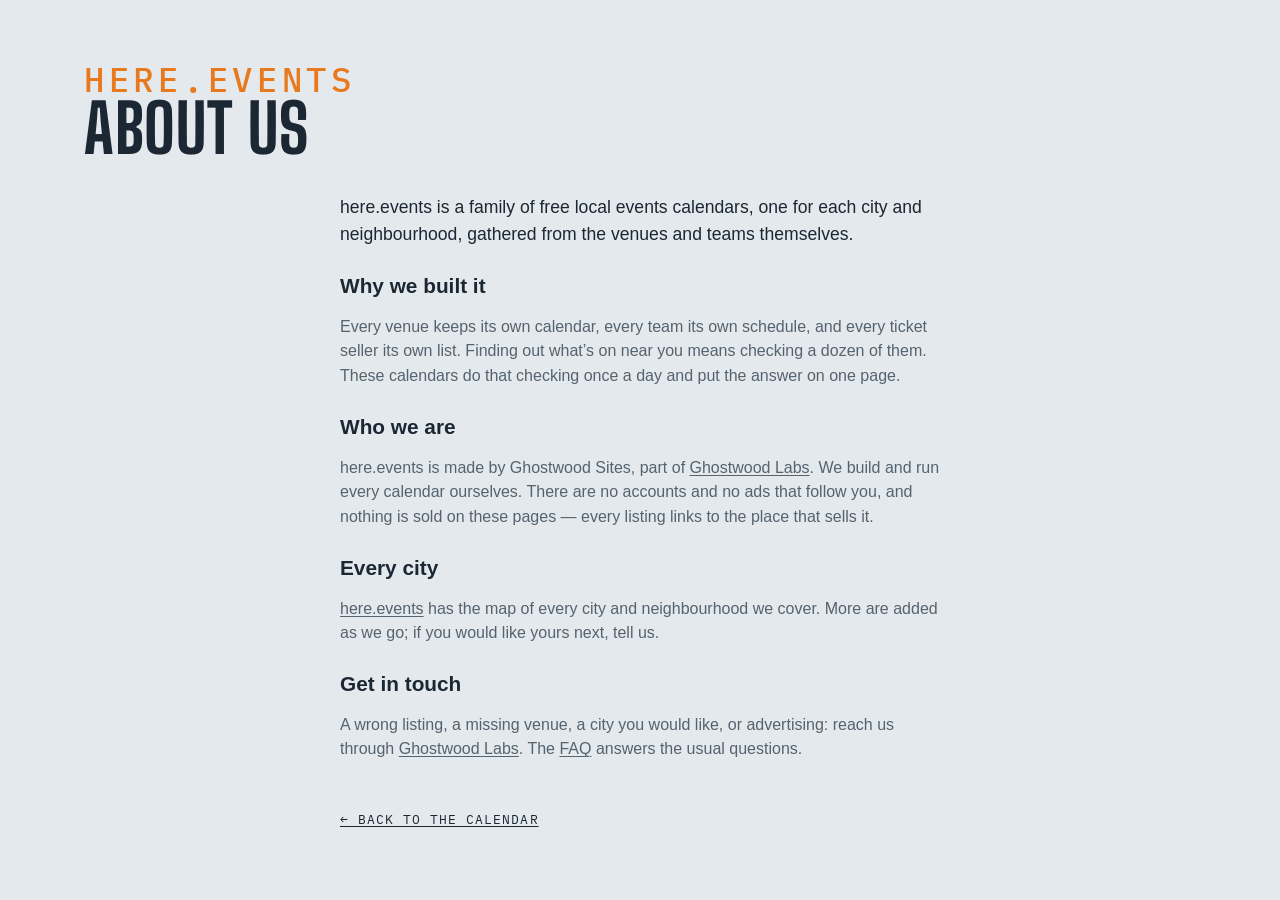
==== site/about.html @ 9022ccb3 "Sources and About Us as their own pages, FAQ the same on every site, More Cities centred Co-Authored" ====
<!DOCTYPE html>
<html lang="en">
<head>
<meta charset="utf-8">
<meta name="viewport" content="width=device-width, initial-scale=1, viewport-fit=cover">
<meta name="theme-color" media="(prefers-color-scheme: light)" content="#edf1f4">
<meta name="theme-color" media="(prefers-color-scheme: dark)" content="#141a20">
<script>
  try {
    var t = localStorage.getItem('lqa-theme');
    var PHONE = '(max-width: 640px), (pointer: coarse) and (max-height: 500px)';
    if ((t === 'light' || t === 'dark') && !matchMedia(PHONE).matches) document.documentElement.dataset.theme = t;
  } catch (e) { /* no storage — system it is */ }
</script>
<title>About Us — here.events</title>
<meta name="description" content="About here.events: free local events calendars for each city and neighbourhood, gathered from the venues and teams themselves.">
<link rel="icon" href="favicon.svg" type="image/svg+xml">
<link rel="preconnect" href="https://fonts.googleapis.com">
<link rel="preconnect" href="https://fonts.gstatic.com" crossorigin>
<link href="https://fonts.googleapis.com/css2?family=Big+Shoulders:opsz,wght@10..72,500;10..72,700&family=IBM+Plex+Mono:wght@400;500&display=swap" rel="stylesheet">
<link rel="stylesheet" href="styles.css?v=__V__">
<script src="city.js?v=__V__"></script>
</head>
<body>

<!-- the Ghostwood Labs mark, drawn once; the masthead and the footer <use> it -->
<svg width="0" height="0" style="position:absolute" aria-hidden="true">
  <symbol id="gw-mark" viewBox="0 0 576 576">
    <g fill="none" stroke="currentColor" stroke-width="24" stroke-linecap="round" stroke-linejoin="round">
      <path d="M300.19 51.03A26 26 0 0 1 275.81 51.03L235.63 29.71A26 26 0 0 0 210.57 30.08L103.63 91.02A26 26 0 0 0 90.5 113.61L90.5 161.4A26 26 0 0 1 77.38 183.98L39.62 205.52A26 26 0 0 0 26.5 228.1L26.5 347.9A26 26 0 0 0 39.62 370.48L77.38 392.02A26 26 0 0 1 90.5 414.6L90.5 462.39A26 26 0 0 0 103.63 484.98L210.57 545.92A26 26 0 0 0 235.63 546.29L275.81 524.97A26 26 0 0 1 300.19 524.97L340.37 546.29A26 26 0 0 0 365.43 545.92L472.37 484.98A26 26 0 0 0 485.5 462.39L485.5 414.6A26 26 0 0 1 498.62 392.02L536.38 370.48A26 26 0 0 0 549.5 347.9L549.5 228.1A26 26 0 0 0 536.38 205.52L498.62 183.98A26 26 0 0 1 485.5 161.4L485.5 113.61A26 26 0 0 0 472.37 91.02L365.43 30.08A26 26 0 0 0 340.37 29.71L300.19 51.03Z"/>
      <path d="M288 57.5L288 177.5"/>
      <path d="M288 518.5L288 403.5"/>
      <path d="M90.5 176.5L144.63 204.58A26 26 0 0 0 169.19 204.26L209.58 181.92A26 26 0 0 0 223 159.17L223 101.5L158.5 137.5"/>
      <path d="M485.5 176.5L431.37 204.58A26 26 0 0 1 406.81 204.26L366.42 181.92A26 26 0 0 1 353 159.17L353 101.5L417.5 137.5"/>
      <path d="M157 211L157 287.5"/>
      <path d="M419 211L419 287.5"/>
      <path d="M90.5 399.5L144.63 371.42A26 26 0 0 1 169.19 371.74L209.58 394.08A26 26 0 0 1 223 416.83L223 474.5L158.5 438.5"/>
      <path d="M485.5 399.5L431.37 371.42A26 26 0 0 0 406.81 371.74L366.42 394.08A26 26 0 0 0 353 416.83L353 474.5L417.5 438.5"/>
      <path d="M26.5 288L92 325.5L92 250.5"/>
      <path d="M549.5 288L484 325.5L484 250.5"/>
    </g>
  </symbol>
</svg>

<!-- About us (Steve, 2026-10-29: "Create an about us section just to the left of FAQ, make it work
     the same"): one shared page for every city, word for word, like the FAQ. Styled by .ad-page. -->
<header class="masthead">
  <div class="masthead-text">
    <p class="eyebrow">here.events</p>
    <h1>About Us</h1>
  </div>
</header>
<main class="ad-page about-page">
  <p class="ad-lead">here.events is a family of free local events calendars, one for each city and neighbourhood, gathered from the venues and teams themselves.</p>

  <h2>Why we built it</h2>
  <p>Every venue keeps its own calendar, every team its own schedule, and every ticket seller its own list. Finding out what’s on near you means checking a dozen of them. These calendars do that checking once a day and put the answer on one page.</p>

  <h2>Who we are</h2>
  <p>here.events is made by Ghostwood Sites, part of <a href="https://ghostwoodlabs.com/" rel="noopener">Ghostwood Labs</a>. We build and run every calendar ourselves. There are no accounts and no ads that follow you, and nothing is sold on these pages — every listing links to the place that sells it.</p>

  <h2>Every city</h2>
  <p><a href="https://here.events/">here.events</a> has the map of every city and neighbourhood we cover. More are added as we go; if you would like yours next, tell us.</p>

  <h2>Get in touch</h2>
  <p>A wrong listing, a missing venue, a city you would like, or advertising: reach us through <a href="https://ghostwoodlabs.com/" rel="noopener">Ghostwood Labs</a>. The <a href="faq.html">FAQ</a> answers the usual questions.</p>

  <a class="ad-back" href="./">← Back to the calendar</a>
</main>
</body>
</html>
---- site/styles.css ----
/* Lower Queen Anne Events — overcast-sky palette, marquee display type. */

:root {
  --sky: #e4e9ed;        /* overcast paper (a step down from #edf1f4, Steve 2026-10-12: "a little less glaring") */
  --mist: #f7f9fb;       /* card surface (was pure white) */
  --ink: #1b2733;        /* Puget ink */
  --ink-soft: #55636f;
  --ink-bright: #1b2733; /* the logo: pure white in the dark palette, ink here */
  --line: #c3ccd4;
  --gold: #e8791d;       /* Space Needle "Galaxy Gold" */
  --gold-soft: #fbe9d8;
  /* Color coding is muted (a step back from the pure primaries) and each
     group keeps to its own family so a dot or stripe reads as what it is:
     venues are cool (blue → violet → teal), event types are warm (yellow →
     orange → red → pink). */
  /* venue hues (chips, grid ticks, agenda tags): a sweep from teal through
     blue and violet to magenta, neighbors alternating light and dark */
  /* all three families sit a step back from the pure primaries: the same
     hues, less glare, so the stripes and ticks read after the titles */
  --v-tdc: #2e8f9e; --v-toros: #9e2e3e; --v-ciudad: #6a2e9e; --v-alamos: #9e6b2e; --v-stoa: #9e2e7a; --v-beto: #c2521f; --v-aqr: #2e9e4a; --v-poli: #2e5a9e; --v-else: #7c8a96; --v-playa: #2e9e8b; /* the rooms, one hue each (city.js cssVar): the sea and the reef cool, the bullring and the ballpark warm */
  --venue-text: 72%;     /* how much of the venue hue the card's venue label keeps (light mode) */
  --tint: 26%;           /* the venue wash behind a series card (light mode; 13% in the dark palette) */
  --row-a: #f3f6f8; --row-b: #d6dde3; /* the list's rows alternate light and dark grey; only a series keeps its venue's hue (Steve, 2026-10-20) */
  /* event-type hues (calendar ticks, agenda right edge): concerts salmon and
     arts crimson keep clear of the brand orange; movies slate = "quiet" */
  --t-concert: #d9664f;
  --t-sports: #d4b106;
  --t-arts: #b8303f;
  --t-movie: #7a8a99;
  --t-community: #d63f9c;
  --t-expo: #2a9d8f;      /* conventions & expos: turquoise, the one hue the types didn't use */
  --t-bar: #c28a12;       /* bar nights: amber, an ale between the sports yellow and concert salmon */
  --alert: #e02b26;       /* cancelled / postponed notes: plain bright red */
  --barh-base: 3.4rem;   /* the pinned filter bar's height (chips 2.25rem + padding) */
  --titleh: 1.7rem;      /* the bar's title line (1.2rem + .5rem gap), added while scrolled */
  --barh: var(--barh-base); /* what the sticky things below the bar offset by */
  --rule: color-mix(in srgb, var(--line), var(--ink-soft)); /* list dividers: a step brighter than --line */
  /* the scorebug (the live game block, .tf-bug): a light panel in this theme, the broadcast's charcoal in the dark one (Steve, 2026-10-12: the charcoal panel on the light card looked bad) */
  --bug-bg: #f9fafb; --bug-frame: #c9d2da; --bug-ink: #1b2733; --bug-soft: #55636f; --bug-dim: #7c8894; --bug-rowline: #d5dce3; --bug-off: #b3bcc5; --bug-muted: #6b7784; --bug-score-bg: #ffffff; --bug-shadow: rgba(15, 25, 35, .10); --bug-redzone: #c8261f;
  --bug-bw: 1px; --frame: var(--line); --frame-w: 1px; /* the game block's frame and the bug's rules: hairlines in the card's line colour here, the 2px broadcast frame in the dark theme (Steve, 2026-10-12: "soften … the borders in general") */
  --cell-mix: 22%; --cell-ink: var(--ink); --cell-bar: 4px; --cell-shadow: none; /* the bug's team cells: a wash of the club colour with a bar of it at the left and ink type, instead of the solid cell ("soften the colors here") */
  --tick-mix: var(--ink); --tick-pct: 65%; /* the refresh countdown ring: the club's colour mixed toward ink here, toward white on the dark ground (the mix itself is written in the .tf-refresh rule: a token holding var(--team-2) would resolve here on :root, where no club colour exists, and come out empty) */
  --dot: color-mix(in srgb, var(--ink-soft) 40%, transparent); /* the dotted underline under the watch strip's links */
  --display: "Big Shoulders", "Arial Narrow", sans-serif;
  --body: -apple-system, BlinkMacSystemFont, "Segoe UI", "Helvetica Neue", sans-serif;
  --mono: "IBM Plex Mono", ui-monospace, Menlo, monospace;
}
/* Dark palette. Applies when the system prefers dark and the visitor hasn't
   picked Light, or whenever they've picked Dark (the toggle sets
   data-theme on <html>; "system" leaves it unset). The two blocks must
   stay identical — CSS has no way to give one ruleset two unrelated
   conditions. */
@media (prefers-color-scheme: dark) {
  :root:not([data-theme="light"]) {
    color-scheme: dark;
    --sky: #141a20; --mist: #1d252e; --ink: #e8edf1; --ink-soft: #9aa7b2; --ink-bright: #ffffff;
    --line: #333f4a; --gold: #f08a33; --gold-soft: #3a2a1a;
    --v-tdc: #86dcea; --v-toros: #ea8695; --v-ciudad: #b486ea; --v-alamos: #eabc86; --v-stoa: #ea86cf; --v-beto: #f0a07a; --v-aqr: #86ea9f; --v-poli: #86aeea; --v-else: #aebac4; --v-playa: #86ead9;
    --venue-text: 100%; --tint: 13%;
    --row-a: #1e252c; --row-b: #2c343c;
    --t-concert: #f0806a; --t-sports: #f2d21b; --t-arts: #d63a4f;
    --t-movie: #8b9db0; --t-community: #e660a8; --t-expo: #4fd1c5; --t-bar: #e3ad3c; --alert: #ff4b3e;
    --bug-bg: #2b2d30; --bug-frame: #c9cdd2; --bug-ink: #f4f4f4; --bug-soft: #d5d8dc; --bug-dim: #b9bec4; --bug-rowline: #5c6167; --bug-off: #6a6d72; --bug-muted: #4a4f56; --bug-score-bg: #fafafa; --bug-shadow: rgba(0, 0, 0, .35); --bug-redzone: #ff7b7b;
  --bug-bw: 2px; --frame: var(--ink-soft); --frame-w: 2px; --cell-mix: 100%; --cell-ink: #fff; --cell-bar: 0px; --cell-shadow: 0 1px 2px rgba(0, 0, 0, .5);
    --bug-bw: 2px; --frame: var(--ink-soft); --frame-w: 2px; --cell-mix: 100%; --cell-ink: #fff; --cell-bar: 0px; --cell-shadow: 0 1px 2px rgba(0, 0, 0, .5);
    --tick-mix: white; --tick-pct: 45%;
    --dot: color-mix(in srgb, var(--ink-soft) 60%, transparent);
  }
}
:root[data-theme="dark"] {
  color-scheme: dark;
  --sky: #141a20; --mist: #1d252e; --ink: #e8edf1; --ink-soft: #9aa7b2; --ink-bright: #ffffff;
  --line: #333f4a; --gold: #f08a33; --gold-soft: #3a2a1a;
  --v-tdc: #86dcea; --v-toros: #ea8695; --v-ciudad: #b486ea; --v-alamos: #eabc86; --v-stoa: #ea86cf; --v-beto: #f0a07a; --v-aqr: #86ea9f; --v-poli: #86aeea; --v-else: #aebac4; --v-playa: #86ead9;
  --venue-text: 100%; --tint: 13%;
  --row-a: #1e252c; --row-b: #2c343c;
  --t-concert: #f0806a; --t-sports: #f2d21b; --t-arts: #d63a4f;
  --t-movie: #8b9db0; --t-community: #e660a8; --t-expo: #4fd1c5; --t-bar: #e3ad3c; --alert: #ff4b3e;
  --bug-bg: #2b2d30; --bug-frame: #c9cdd2; --bug-ink: #f4f4f4; --bug-soft: #d5d8dc; --bug-dim: #b9bec4; --bug-rowline: #5c6167; --bug-off: #6a6d72; --bug-muted: #4a4f56; --bug-score-bg: #fafafa; --bug-shadow: rgba(0, 0, 0, .35); --bug-redzone: #ff7b7b;
  --tick-mix: white; --tick-pct: 45%;
  --dot: color-mix(in srgb, var(--ink-soft) 60%, transparent);
}
:root[data-theme="light"] { color-scheme: light; }

* { box-sizing: border-box; }
html { scroll-behavior: smooth; overflow-x: clip; } /* clip: the footer bleeds to the viewport edges */
@media (prefers-reduced-motion: reduce) { html { scroll-behavior: auto; } }
/* the page is 62rem wide, and steps wider on big screens so event names
   get a single line: the calendar column is fixed, so all of the extra
   width goes to the cards (the footer line follows) */
:root { --pagew: 62rem; }
@media (min-width: 1180px) { :root { --pagew: 72rem; } }
@media (min-width: 1360px) { :root { --pagew: 80rem; } }
body {
  /* no bottom padding: the sticky footer is the page's last thing, and any
     padding here would show as a blank band under it once the list is short.
     A column flex at least a viewport tall, so a short page (the Teams view
     with one team) still puts the footer at the bottom edge */
  display: flex; flex-direction: column; min-height: 100vh; min-height: 100dvh;
  margin: 0 auto; padding: 0 1.25rem; max-width: var(--pagew);
  background: var(--sky); color: var(--ink);
  font: 16px/1.55 var(--body);
}
/* flex items refuse to shrink below their content's minimum width, so one
   unwrappable line (a TV listing, the compact bar's title) would push a whole
   section past a phone's edge; let them shrink like blocks */
body > * { min-width: 0; }
a { color: inherit; text-underline-offset: 2px; }
:focus-visible { outline: 2px solid var(--ink-soft); outline-offset: 2px; }

/* ---- masthead ---- */
.masthead {
  display: flex; flex-wrap: wrap; gap: 1.5rem; align-items: flex-end;
  justify-content: space-between; padding: 2.5rem 0 1rem;
}
.eyebrow {
  font-family: var(--mono); font-size: .8rem; letter-spacing: .12em;
  text-transform: uppercase; color: var(--gold); margin: 0 0 .3rem;
}
h1 {
  font-family: var(--display); font-weight: 700; font-size: clamp(2.6rem, 7vw, 4.2rem);
  line-height: .92; text-transform: uppercase; letter-spacing: .01em; margin: 0;
}
.masthead-text { min-width: 0; max-width: 100%; } /* a flex item would grow to its widest line and push past a phone's edge */
/* "More Cities" (See All until 2026-10-13, Other Places until 2026-10-18): the pill before the theme pill, to the same map (Steve, 2026-10-12); in the pinned bar the chip's text folds away and the map glyph stays */
/* Add To My Calendar: the first of the masthead's tools (Steve, 2026-10-26, "should move here" — beside More Cities; in the bar from 2026-09-16 until then), sized like the More Cities pill beside it */
.masthead-tools #subscribeBtn { order: 3; display: inline-flex; align-items: center; gap: .45rem; min-height: calc(1.7rem + 8px); padding: 0 .95em; }
.masthead-tools #subscribeBtn svg { width: 1rem; height: 1rem; flex: none; }
.masthead-tools #subscribeBtn:hover { border-color: var(--ink-soft); }
.bar-title .masthead-tools #subscribeBtn { min-height: 1.7rem; padding: 0 .5em; } /* icon-only in the title line, like the pill (the label rule is .bar-title .masthead-tools .chip span) */
.masthead-tools .see-all { order: 4; display: inline-flex; align-items: center; gap: .45rem; min-height: calc(1.7rem + 8px); padding: 0 .95em; text-decoration: none; }
.masthead-tools .see-all svg { width: 1rem; height: 1rem; fill: none; stroke: currentColor; stroke-width: 1.6; stroke-linejoin: round; stroke-linecap: round; }
.masthead-tools .see-all:hover { border-color: var(--ink-soft); }
.bar-title .masthead-tools .see-all { min-height: 1.7rem; padding: 0 .5em; }
/* the mark and the name as one thing: the mark stretches to the text's
   height (eyebrow + title) and keeps square, in the footer mark's white */
.masthead { --mast-title: clamp(2.6rem, 7vw, 4.2rem); } /* the title's size; the eyebrow and the mark are cut from it */
.masthead h1 { font-size: var(--mast-title); }
/* the picture (Steve, 2026-09-21: line art, the Needle's crown the focus):
   the top of the Space Needle from the Highsmith aerial, traced to single
   smooth lines at build (a gradient-magnitude pass over the photo, see the
   memory note), a 4.5:1 window from the spire tip to the Queen Anne treeline
   with the Needle centred and the Cascades ridge behind
   (design/lqa-masthead-lines-gen.py). The
   drawing is a luminance mask (masthead-lines.png, white = line) over a box
   of ink, so the lines are the palette's own ink in either theme. A band
   behind the masthead, the Needle toward the right, dissolving into the page
   on every side — no hard edge where the art stops (Steve, 2026-09-21) */
.masthead { min-height: 11rem; overflow: hidden; isolation: isolate; } /* a slim band (Steve, 2026-09-20: minimal) */
.masthead-photo { /* the drawing fills the gap between the name and the theme pill (Steve, 2026-10-05: "in all the modes try to make it fill this space"): a flex item between them, as tall as the band (the negative margins reach over the band's padding) */
  order: 1; flex: 1 1 0; align-self: stretch; min-width: 0; z-index: -1;
  margin: -2.5rem 0 -1rem; pointer-events: none;
  background: #fff; opacity: .9; /* white lines on the dark palette, black on the light one (Steve: "white and black with antialiasing") */
  -webkit-mask-image: url(masthead-lines.png), linear-gradient(to right, transparent 0%, #000 10%, #000 92%, transparent 100%), linear-gradient(to bottom, #000 0%, #000 58%, transparent 100%);
  mask-image: url(masthead-lines.png), linear-gradient(to right, transparent 0%, #000 10%, #000 92%, transparent 100%), linear-gradient(to bottom, #000 0%, #000 58%, transparent 100%);
  -webkit-mask-size: auto 100%, 100% 100%, 100% 100%; mask-size: auto 100%, 100% 100%, 100% 100%; /* the drawing at the band's height, however wide the gap: the Needle stays whole, the ridge beside it shows as far as the gap allows */
  -webkit-mask-position: 50% 0%, 0 0, 0 0; mask-position: 50% 0%, 0 0, 0 0; /* the Needle is at the drawing's centre, so its spire is the centre of the gap at every width (Steve, 2026-10-05: "make the center the top of the needle") */
  -webkit-mask-repeat: no-repeat; mask-repeat: no-repeat;
  mask-mode: luminance, alpha, alpha;
  -webkit-mask-composite: source-in; mask-composite: intersect;
}
.masthead-tools { order: 2; }
:root[data-theme="light"] .masthead-photo { background: #000; opacity: .7; }
@media (prefers-color-scheme: light) { :root:not([data-theme="dark"]) .masthead-photo { background: #000; opacity: .7; } }
.masthead-text { position: relative; }
.masthead .eyebrow { font-size: calc(var(--mast-title) * .5); font-weight: 500; letter-spacing: .14em; margin-bottom: .1rem; line-height: 1; } /* "Seattle": half the title's size (Steve, 2026-09-16: twice the quarter it was), a shade bolder */
/* the masthead's tools (Steve, 2026-09-14): Add To My Calendar (back here
   2026-10-26), the More Cities pill and the theme pill at the masthead's
   right end — the bar below keeps its room for the switch, filters, search,
   the clubs and the season calendar chip */
.masthead { position: relative; }
.masthead-tools { display: flex; align-items: center; gap: .6rem; flex: none; margin-left: auto; }
.sub { color: var(--ink-soft); max-width: 34rem; margin: .8rem 0 0; }

.updated { /* the "Updated …" stamp: an eyebrow line under the title, spaced like the one above it */
  margin: .3rem 0 0; min-height: 1em;
}
/* Solid-ink pill with the page background as its text — a dark pill in
   light mode, a light one in dark — softened on hover (the event sheet's
   Tickets button). */
.btn-cal {
  display: inline-flex; align-items: center; gap: .55em; margin: auto 0;
  font: 600 1rem/1 var(--body); color: var(--sky); background: var(--ink);
  border: 0; border-radius: 999px; padding: .85em 1.4em .85em 1.15em; cursor: pointer;
  transition: background .15s, color .15s;
}
.btn-cal svg { width: 1.15em; height: 1.15em; flex: none; }
.btn-cal:hover { background: var(--ink-soft); color: var(--sky); }
/* the subscribe pop: app.js placeSubscribePop fixes it under the masthead's
   Add To My Calendar button (right edges aligned); these are the fallback
   position and the look */
.pop {
  position: absolute; right: 0; top: calc(100% + 1.1rem); z-index: 10;
  width: min(18rem, 100%); background: var(--mist); border: 1px solid var(--line);
  border-radius: 8px; padding: 1rem 1.1rem; box-shadow: 0 8px 28px rgba(15, 25, 35, .18);
  font-size: .92rem;
}
.pop p { margin: 0 0 .6rem; }
.pop > :last-child { margin-bottom: 0; }
/* everything in the pop sits on one centre line: the checkbox row, the
   three named calendar tiles, the QR / Copy Link chips, then the note */
.pop-tiles { display: grid; grid-template-columns: repeat(3, 4.6rem); justify-content: center; gap: .6rem; margin: 0 0 .7rem; }
.pop-tools { display: flex; justify-content: center; gap: .5rem; margin: 0 0 .9rem; }
.pop-tools .chip { display: inline-flex; align-items: center; gap: .4rem; text-decoration: none; padding: .45em .85em; }
.pop-tools .chip svg { width: 1rem; height: 1rem; flex: none; color: var(--gold); }
.pop-tools .chip:hover { border-color: var(--ink-soft); }
/* Copy Link: a check replaces the icon for a moment after copying */
.pop-tools .chip.is-done svg { display: none; }
.pop-tools .chip.is-done::before { content: "✓"; font-weight: 700; line-height: 1; }
.qr-panel { text-align: center; margin-bottom: .6rem; }
#qrImg {
  display: inline-block; width: 170px; height: 170px;
  background: #fff; padding: 6px; border-radius: 8px;
}
#qrImg svg { display: block; width: 100%; height: 100%; }
/* a tile: the service's icon over its name */
.tile {
  display: grid; justify-items: center; gap: .4rem;
  padding: .6rem .3rem .5rem; border: 1px solid var(--line); border-radius: 10px;
  background: var(--sky); text-decoration: none; color: var(--ink-soft);
}
.tile-logo { width: 2.4rem; height: 2.4rem; border-radius: 8px; object-fit: contain; }
.tile span { font-family: var(--mono); font-size: .62rem; text-transform: uppercase; letter-spacing: .08em; line-height: 1; }
.tile:hover { border-color: var(--ink-soft); color: var(--ink); }
/* ---- filter bar: one row of matching chips ---- */
/* Funnel (filters), Reset, Copy link, Add To Calendar, then the theme toggle
   at the right end. position: relative makes the bar the box the subscribe
   pop hangs from. */
.filterbar {
  display: flex; flex-wrap: nowrap; gap: .6rem; align-items: center;
  margin: .75rem 0 0; position: relative;
}
.filterbar > * { flex-shrink: 0; }
.filterbar .chip {
  display: inline-flex; align-items: center; gap: .45rem; min-height: 2.25rem;
  position: relative; /* for the visually-hidden labels in .is-tight */
}
.filterbar .chip svg { width: 1rem; height: 1rem; flex: none; }
.filterbar .chip:not(:disabled):hover { border-color: var(--ink-soft); }
/* the funnel's chevron is the panel's open/closed indicator. Its outline is
   deliberately the same whether or not a filter is active — Reset lighting
   up is the "something's filtered" signal. */
/* The bar can't wrap. When its content wouldn't fit — app.js measures and
   sets .is-tight — the view switch's words go (see .view-toggle); the labeled
   Add To My Calendar chip that used to shed its label here left the bar for
   the masthead 2026-10-26. */
/* the Teams chip is a switch: solid while its view is on show */
/* the view switch: list | month | home teams, a three-stop pill like the theme's (same rules, .view-toggle) */
.view-toggle[data-active="month"] .theme-knob { left: calc(3px + var(--tt)); }
.view-toggle[data-active="teams"] .theme-knob { left: calc(3px + 2 * var(--tt)); }
.view-toggle button[aria-checked="true"] { color: var(--sky); }
/* while the Teams view is up the agenda's own controls step aside — the
   filters, search, the Today floater, Add To Calendar and the phone's calendar chip */
html.teams-open .search-wrap,
html.teams-open .cal-toggle { display: none; } /* Add To Calendar stays: in Teams mode it offers the club's season feed */
html.teams-open #calToday { display: none; }
.cal-side:not(.is-float) .cal { margin-bottom: 1.6rem; } /* room for the TODAY tab below the docked card */
/* the search box: a chip that takes typing, a magnifier at its right end and
   no placeholder; it gives up width first when the row gets tight */
.filterbar .search-wrap { position: relative; display: flex; flex: 1 1 10rem; min-width: 10rem; max-width: none; } /* the whole of the row's slack (Steve, 2026-10-24, "span the full width"; capped at 28rem from 2026-09-15 until then) */ /* takes whatever room the row has left, never less than a word's worth: the chips drop their labels first (is-tight) */
#searchBox {
  width: 100%; font: 500 .85rem/1 var(--body); color: var(--ink); background: var(--mist);
  border: 1px solid var(--line); border-radius: 999px; padding: .5em 2.4em .5em .95em; min-height: 2.25rem;
  -webkit-appearance: none; appearance: none;
}
#searchBox::-webkit-search-cancel-button { margin-right: .2em; }
/* hover and focus both just brighten the edge — no orange ring on a text box */
#searchBox:hover { border-color: var(--ink-soft); }
#searchBox:focus, #searchBox:focus-visible { outline: none; border-color: var(--ink); }
.search-wrap svg {
  position: absolute; right: .85rem; top: 50%; width: 1rem; height: 1rem;
  transform: translateY(-50%); color: var(--ink-soft); pointer-events: none;
}
/* Right end of the bar, left to right: the calendar chip (narrow layouts
   only), then the season calendar chip (DOM order keeps the chips together;
   flex order places them); the search box grows to fill the gap before them.
   Add To My Calendar was the bar's last chip from 2026-09-16 to 2026-10-26. */
#calToggle { order: 2; }
#viewToggle { order: -1; } /* the view switch leads the bar in either mode (Steve, 2026-09-14) */
/* light / dark: a two-stop pill at the bar's right end, the ink knob
   sliding under the stop in effect (the system's side until a click) */
.theme-toggle {
  position: relative; display: inline-flex; order: 5;
  padding: 3px; border: 1px solid var(--line); border-radius: 999px; background: var(--mist);
}
.theme-toggle { --tt: 2rem; cursor: pointer; } /* stop width — wider on phones for the tap target; the rim and the knob are click targets too (a press anywhere steps the pill) */
.theme-toggle button {
  position: relative; z-index: 1; width: var(--tt); height: 1.7rem; cursor: pointer;
  background: none; border: 0; padding: 0; color: var(--ink-soft); border-radius: 999px;
  display: grid; place-items: center;
}
.theme-toggle button svg { width: 1rem; height: 1rem; }
.theme-toggle button[aria-checked="true"] { color: var(--sky); } /* still a click target: any stop flips */
.theme-toggle button:not([aria-checked="true"]):hover { color: var(--ink); }
.theme-knob {
  position: absolute; top: 3px; left: 3px; width: var(--tt); height: calc(100% - 6px);
  border-radius: 999px; background: var(--ink); transition: left .18s; /* ink knob, page-colored icon — like a checked box */
}
.theme-toggle[data-active="dark"] .theme-knob { left: calc(3px + var(--tt)); }
.theme-toggle[data-active="system"] .theme-knob { left: calc(3px + 2 * var(--tt)); }
@media (prefers-reduced-motion: reduce) { .theme-knob { transition: none; } }
/* the view stops carry their words — List · Month · Teams — while the bar has room (Steve, 2026-10-24,
   "span the full width … display text for the icons if there is space"; Kona first, every city the same day):
   is-tight (app.js fitFilterBar / fitTeamStrip) drops them back to icons, and the ink knob is measured under
   the lit stop by app.js placeKnob (--knob-x/--knob-w), whatever its width. After the .theme-toggle rules so
   width: auto wins. */
.view-toggle button { width: auto; min-width: var(--tt); padding: 0 .7rem 0 .55rem; gap: .4rem; display: inline-flex; align-items: center; justify-content: center; }
.view-toggle .vt-label { font: 500 .8rem/1 var(--body); letter-spacing: .01em; white-space: nowrap; }
.filterbar.is-tight .view-toggle button { padding: 0; width: var(--tt); }
.filterbar.is-tight .vt-label { display: none; }
.view-toggle[data-active] .theme-knob { left: var(--knob-x, 3px); width: var(--knob-w, var(--tt)); transition: left .18s, width .18s; }
@media (prefers-reduced-motion: reduce) { .view-toggle[data-active] .theme-knob { transition: none; } }
/* the Filter button rides at the end of the view pill, past a hairline, in every mode (Steve, 2026-10-24,
   "for all sites, and modes combine these"): icon + word like the stops, the word going with is-tight; while
   the panel is open it wears the ink like a knob of its own. It is not a stop: the knob never moves to it. */
.view-toggle .vt-filter { width: auto; min-width: var(--tt); padding: 0 .7rem 0 .55rem; } /* a stop like the others — no divider (Steve, 2026-10-24: "vert lines should be consistent") */
.filterbar.is-tight .view-toggle .vt-filter { width: auto; padding: 0 .35rem 0 .4rem; }
.view-toggle .vt-filter[aria-expanded="true"], .view-toggle .vt-filter[aria-expanded="true"]:hover { background: var(--ink); color: var(--sky); border-radius: 999px; }
/* the bar stays pinned at the top while the list scrolls (--barh is its
   height — the month dividers and the calendar strip stick just below it);
   the panel floats open under it, over the content, which stays put */
.filter-area {
  position: sticky; top: 0; z-index: 30; background: var(--sky);
  padding: .55rem 0 .6rem; margin-top: .2rem;
}
.filter-area .filterbar { margin: 0; }
/* the pinned bar's title: one slim line above the chips in the masthead's
   face, shown once the masthead itself has scrolled off; --titleh is what
   it adds to the bar, and html.is-scrolled adds that to --barh */
.bar-title { /* one size for all three parts */
  display: flex; align-items: baseline; gap: .9rem; white-space: nowrap;
  font-family: var(--display); font-weight: 700; font-size: 1.1rem; line-height: 1.2rem;
  text-transform: uppercase; letter-spacing: .02em; margin: 0 0 .5rem;
}
.bar-title[hidden] { display: none; } /* an author display beats the UA [hidden] rule */
.eyebrow[hidden], .bar-eyebrow[hidden] { display: none; } /* an empty eyebrow (a city with no neighbourhood) takes no room */
.bar-name { min-width: 0; overflow: hidden; text-overflow: ellipsis; } /* the title gives way first */
.bar-eyebrow { /* "Seattle" and "Updated …" in the masthead's eyebrow face */
  flex: none; font-family: var(--mono); font-weight: 400; letter-spacing: .08em; color: var(--gold);
}
#barUpdated { display: none; } /* the stamp is the footer's alone (Steve, 2026-09-16) */
html.is-scrolled { --titleh: 2.2rem; --barh: calc(var(--barh-base) + var(--titleh)); } /* the title line carries the masthead's tools while scrolled (app.js markStuck moves them): 1.7rem chips + the .5rem gap */
/* the tools in the title line: icon-only chips a size down, the theme pill scaled to match, at the line's right end (the pop still hangs from the bar below) */
.bar-title .masthead-tools { align-self: center; margin-left: auto; gap: .4rem; }
.bar-title .masthead-tools .chip { min-height: 1.7rem; padding: .2em .5em; }
.bar-title .masthead-tools .chip span { position: absolute; width: 1px; height: 1px; overflow: hidden; clip: rect(0 0 0 0); white-space: nowrap; }
.bar-title .masthead-tools .chip svg { width: 1rem; height: 1rem; }
.bar-title .theme-toggle { zoom: .8; }
.filter-panel {
  position: absolute; left: 0; right: 0; top: calc(100% + .5rem); z-index: 20;
  background: var(--mist); border: 1px solid var(--line);
  border-radius: 10px; padding: 1rem 1.1rem;
  box-shadow: 0 12px 36px rgba(0, 0, 0, .3);
  max-height: calc(100vh - 8rem); max-height: calc(100dvh - 8rem); overflow-y: auto;
}
/* Kayak-style panel: columns of checkbox rows, Select all | Clear all links
   per group, an "only" link on hover, and an event count on the right. */
/* the groups sit in columns with a rule between them (a rule above, on
   phones, where they stack) */
.fp-cols { display: grid; grid-template-columns: repeat(auto-fit, minmax(18rem, 1fr)); gap: 1.25rem 0; } /* wide enough that no name wraps; tablets get two columns */
.fp-group { padding: 0 1.25rem; min-width: 0; } /* columns share the width evenly; a long name clips with an ellipsis rather than pushing the next column out of the panel (2026-10-18, the neighbourhood rows) */
.fp-group:first-child { padding-left: 0; }
.fp-group:last-child { padding-right: 0; }
.fp-group + .fp-group { border-left: 1px solid var(--line); }
@media (max-width: 640px) {
  .fp-group { padding: 0; }
  .fp-group + .fp-group { border-left: 0; border-top: 1px solid var(--line); padding-top: 1.1rem; }
}
/* top row: preset chips (the lit one matches the current state) with the
   Sold Out and Holidays switches pushed to the right. They are switches, not
   allow boxes like the rows below (one narrows the list, one adds days), so
   they wear a pill-and-knob face instead of the tick box */
.fp-switch { position: relative; display: flex; align-items: center; gap: .5rem; cursor: pointer; }
.fp-switch input { position: absolute; opacity: 0; width: 1px; height: 1px; }
.sw {
  flex: none; width: 2rem; height: 1.15rem; position: relative;
  border: 1.5px solid var(--ink-soft); border-radius: 1rem; background: var(--mist);
  transition: background .15s, border-color .15s;
}
.sw::after {
  content: ""; position: absolute; top: .1rem; left: .1rem; width: .75rem; height: .75rem;
  border-radius: 50%; background: var(--ink-soft); transition: transform .15s, background .15s;
}
.fp-switch input:checked + .sw { background: var(--ink); border-color: var(--ink); }
.fp-switch input:checked + .sw::after { transform: translateX(.85rem); background: var(--mist); }
.fp-switch:hover .sw { border-color: var(--ink); }
.fp-switch input:focus-visible + .sw { outline: 2px solid var(--ink-soft); outline-offset: 2px; }
.fp-top { display: flex; align-items: center; gap: 1rem; padding: 0 1.25rem; margin: 0 0 1.1rem; }
/* one row that scrolls sideways at every width, never wraps (Steve,
   2026-09-22); a right-edge fade (.is-more-right, app.js presetEdge) says
   more chips sit beyond the edge and lifts once scrolled to the end */
.fp-presets { display: flex; flex-wrap: nowrap; align-items: center; gap: .4rem; flex: 1; min-width: 0; overflow-x: auto; scrollbar-width: none; padding: 2px 0; scroll-padding: 0 1rem; }
.fp-presets::-webkit-scrollbar { display: none; }
.fp-presets.is-more-right { -webkit-mask-image: linear-gradient(to right, #000 calc(100% - 2.6rem), transparent); mask-image: linear-gradient(to right, #000 calc(100% - 2.6rem), transparent); }
.fp-preset { flex: none; }
.fp-soldout { margin-left: auto; white-space: nowrap; flex: none; }
.fp-holidays { white-space: nowrap; flex: none; }
.fp-preset { font-size: .8rem; padding: .4em .85em; min-height: 2rem; }
.fp-preset:hover { border-color: var(--ink-soft); }
.fp-preset.is-on { background: var(--ink); color: var(--sky); border-color: var(--ink); }
.fp-group h3 {
  white-space: nowrap; /* never wraps (Steve, 2026-09-22) */
  font-family: var(--mono); font-size: .68rem; text-transform: uppercase;
  letter-spacing: .1em; color: var(--ink); margin: 0 0 .35rem; font-weight: 700; /* bold, ink (Steve, 2026-09-22) */
  display: flex; align-items: baseline; gap: .6rem;
}
/* All · None at the heading's right end: plain words in the heading's own face, not chips */
.fp-allnone { margin-left: auto; display: inline-flex; align-items: baseline; gap: .35rem; font-weight: 500; color: var(--ink-soft); } /* the links stay quiet next to the bold title */
.fp-allnone i { font-style: normal; opacity: .6; }
.fp-set { font: inherit; letter-spacing: inherit; text-transform: inherit; color: var(--ink-soft); background: none; border: 0; padding: 0; cursor: pointer; text-decoration: underline; text-decoration-color: color-mix(in srgb, var(--ink-soft) 50%, transparent); text-underline-offset: 2px; }
.fp-set:hover { color: var(--ink); text-decoration-color: currentColor; }
.fp-list { display: flex; flex-direction: column; }
.fp-list + h3 { margin-top: 1rem; } /* a second group stacked in the same column */
.fp-list[hidden] + h3 { margin-top: 0; } /* a group folded away leaves the next heading level with the other columns' */
.fp-row { display: flex; align-items: center; gap: .5rem; padding: .3rem .35rem; border-radius: 6px; }
.fp-row:hover { background: var(--sky); }
.fp-check { position: relative; display: flex; align-items: center; gap: .6rem; cursor: pointer; min-width: 0; }
/* the Show | Hide pair at the row's end (Steve, 2026-09-22, third pass):
   two small words joined into one pill. Neither lit = no preference; the
   lit one is ink. Hide lit strikes the row's name */
.fp-seg { flex: none; display: inline-flex; margin-left: auto; border: 1.5px solid var(--line); border-radius: 999px; background: var(--mist); overflow: hidden; }
.fp-seg-b {
  font: inherit; font-size: .68rem; line-height: 1; letter-spacing: .02em; color: var(--ink-soft);
  background: none; border: 0; padding: .28rem .55rem; margin: 0; cursor: pointer;
}
.fp-seg-b + .fp-seg-b { border-left: 1.5px solid var(--line); }
.fp-seg-b:hover { color: var(--ink); background: color-mix(in srgb, var(--ink) 8%, transparent); }
.fp-seg-b[aria-pressed="true"] { color: var(--mist); background: var(--ink); }
.fp-seg-b:focus-visible { outline: 2px solid var(--ink-soft); outline-offset: 2px; }
.fp-check:hover .fp-name { color: var(--ink); }
.fp-name { font-size: .88rem; display: flex; align-items: center; gap: .45rem; white-space: nowrap; min-width: 0; }
.fp-name > * { overflow: hidden; text-overflow: ellipsis; } /* never wraps; a too-narrow column clips with an ellipsis */
.fp-name a { text-decoration-color: var(--line); }
.fp-name a:hover { text-decoration-color: var(--ink-soft); }
.fp-row:has(.fp-seg[data-mode="ex"]) .fp-name { opacity: .55; } /* a hidden row reads dimmed — the colour change alone, no strike-through (Steve, 2026-10-05) */
/* a city-wide site folds its column by neighbourhood (seattle-events, 2026-10-18): the neighbourhood's row carries a chevron that
   opens the rooms under it, indented behind a hairline; its Show | Hide pair works every room at once */
.fp-hood .fp-name { font-weight: 600; }
.fp-fold { flex: none; width: 1.15rem; height: 1.15rem; display: inline-flex; align-items: center; justify-content: center; border: 0; border-radius: 4px; background: none; padding: 0; margin: 0 -.1rem 0 -.2rem; color: var(--ink-soft); cursor: pointer; }
.fp-fold:hover { color: var(--ink); background: color-mix(in srgb, var(--ink) 8%, transparent); }
.fp-fold svg { width: .72rem; height: .72rem; transition: transform .15s; }
.fp-fold[aria-expanded="true"] svg { transform: rotate(90deg); }
.fp-sub { display: flex; flex-direction: column; margin: 0 0 .25rem 1rem; padding-left: .3rem; border-left: 1px solid var(--line); }
.fp-sub[hidden] { display: none; }
.fp-tail .fp-name { color: var(--ink-soft); font-style: italic; } /* the "More rooms" row at a group's foot: the rooms the usual view hides, folded (2026-10-18) */
.fp-tail:has(.fp-seg[data-mode="ex"]) .fp-name { opacity: 1; } /* it is usually all-Hide; dimming it too would make it vanish */
/* three groups — the two venue lists (Lower Queen Anne the wider), Teams
   (Steve, 2026-09-20; Capacity rows dropped 2026-09-22) */
@media (min-width: 641px) and (max-width: 899px) { .fp-tree .fp-cols { grid-template-columns: 1.1fr 1fr; } .fp-tree .fp-group:nth-child(3) { grid-column: 1; border-left: 0; padding-left: 0; padding-right: 1.25rem; border-top: 1px solid var(--line); padding-top: 1rem; margin-top: -.25rem; } } /* tablets: two columns, Teams under Lower Queen Anne (three squeezed the headings into wraps) */
@media (min-width: 900px) { .fp-tree .fp-cols { grid-template-columns: 1.15fr 1fr 1fr; } .fp-tree { right: auto; width: min(100%, 58rem); } } /* three columns of about twelve rows each (Festivals under Home Teams, 2026-10-05); the panel no wider than they need — it used to run the toolbar's width and stretch the rows across it (Steve: "feel free to shrink the width of the filter pop up") */
.fp-note { font-family: var(--mono); font-size: .66rem; color: var(--ink-soft); letter-spacing: .04em; margin-left: .35rem; } /* a band's seat range after its name */
.chip {
  font: 500 .85rem/1 var(--body); cursor: pointer; border-radius: 999px;
  padding: .5em .95em; background: var(--mist); color: var(--ink);
  border: 1px solid var(--line);
}

/* ---- agenda layout: list + docked mini calendar ---- */
.agenda { margin-top: 1.6rem; }
/* the view note: one plain line above the list while the view is not the
   usual one, the way back at its right (app.js renderViewNote) */
.view-note { display: flex; align-items: center; gap: .8rem; flex-wrap: wrap; margin: 0 0 1.1rem; padding: .55rem .9rem; border: 1px solid var(--line); border-radius: 10px; background: var(--mist); font-size: .88rem; }
.fp-group h3[hidden], .fp-list[hidden] { display: none; } /* a group with no rows in this city folds away with its heading (the flex displays above would otherwise beat [hidden]; Steve, 2026-10-11) */
.view-note[hidden] { display: none; }
.view-note .chip { margin-left: auto; font-size: .78rem; padding: .3em .75em; min-height: 1.9rem; }
/* the toast: a word above the footer after hiding something from the sheet, with Undo */
.toast { position: fixed; left: 50%; bottom: calc(3.6rem + env(safe-area-inset-bottom)); transform: translateX(-50%); z-index: 40; display: flex; align-items: center; gap: 1rem; padding: .6rem .6rem .6rem 1rem; border-radius: 999px; background: var(--ink); color: var(--sky); font-size: .88rem; box-shadow: 0 12px 36px rgba(0, 0, 0, .35); max-width: calc(100vw - 2rem); }
.toast[hidden] { display: none; }
.toast button { font: 700 .82rem/1 var(--body); color: var(--gold); background: none; border: 1px solid color-mix(in srgb, var(--sky) 35%, transparent); border-radius: 999px; padding: .45em .9em; cursor: pointer; }
.toast button:hover { border-color: var(--sky); }
.agenda, .teams { margin-bottom: 1.5rem; } /* the gap above the footer (its own top margin is auto) */
.agenda-layout {
  display: grid; grid-template-columns: minmax(0, 1fr) 18rem;
  gap: 0 2.5rem; align-items: start;
}
.agenda-layout > ol { grid-column: 1; }
.cal-side { position: sticky; top: calc(var(--barh) + .5rem); grid-column: 2; grid-row: 1; } /* same offset under the bar as the pops */
/* the Add To Calendar pop hangs over the docked calendar (same width, same right edge)
   and is shorter, so the calendar steps out while the pop is open */
.cal-side:not(.is-float) .cal { transition: opacity .15s; }
html.pop-open .cal-side:not(.is-float) .cal { opacity: 0; pointer-events: none; }
/* Below the page's full width (62rem + padding) the calendar never docks —
   beside the list it would squeeze the cards to a sliver — so from here
   down it floats over the list instead. */
@media (max-width: 1023px) {
  .agenda-layout { display: flex; flex-direction: column; }
  /* the grid's align-items: start carries over; the strip must span the
     column or it shrinks to its content (it has none, so its right edge —
     where the handle hangs — would be the left edge of the page) */
  .cal-side { align-self: stretch; width: 100%; }
  /* a zero-height sticky strip, first in the column, carrying the handle
     (hanging off its right end) and the floating calendar; both ride along
     as the list scrolls */
  .cal-side { order: -1; height: 0; top: calc(var(--barh) + .5rem); z-index: 15; }
  .cal-side.is-float .cal {
    position: absolute; z-index: 14; right: 0; top: 0; /* right under the pinned bar */
    width: min(22rem, 100%);
    max-height: calc(100vh - 5rem); max-height: calc(100dvh - 5rem); overflow-y: auto;
  }
  .cal-side.is-float .cal-month { box-shadow: 0 12px 36px rgba(0, 0, 0, .3); }
}

/* ---- the Month view: the month's events, as the filters leave them, on one calendar ---- */
html.month-open .agenda-layout, html.month-open .cal-toggle { display: none; } /* the list and its mini calendar step aside; the board is the month */
/* ---- the month view: one continuous grid of weeks, square days (Steve, 2026-09-15) ----
   The grid runs from this month on with no end (app.js appends months as
   the sentinel nears the window), sized to the window: seven squares across,
   the page scrolling down them under the pinned filter bar; the ‹ MONTH ›
   header and the weekday row stick under the bar and name the month at the
   top (the sticky footer stays pinned at the bottom as everywhere). A day
   carries its events' names only, as many as fit, the rest folded into
   "+N more" (fitBoardCells); a tap on the day opens the card listing them all. */
.month-board[hidden] { display: none; }
.month-board { margin: 0 auto; max-width: 100%; position: relative; } /* app.js sizeBoard sets its width: seven squares that show the whole month in the window at the top of the page, centred when that is narrower than the page */
.mb-sticky { position: sticky; top: var(--barh); z-index: 6; background: var(--sky); padding-top: 1.9rem; } /* the room is the TODAY tab's, which rises from the header (Steve: an up tab) */
.mb-head { position: relative; } /* the tab and, on a centred board, the vertical month name hang off it */
/* TODAY over the month view's header: the same tab, upside down — rising from the header's top edge */
.cal-head button.cal-today-tab { width: auto; height: auto; min-width: 0; min-height: 0; display: inline-flex; border-radius: 6px 6px 0 0; } /* not the header's arrow-button size, nor the phones' 2.75rem touch minimum */
.cal-head button.cal-today-tab svg { width: .85rem; height: .85rem; }
.cal-head button.cal-today-tab[hidden] { display: none; } /* the override above would otherwise beat [hidden] */
.mb-head .cal-today-tab { top: auto; bottom: 100%; border-top: 2px solid var(--ink-soft); border-bottom: 0; border-radius: 6px 6px 0 0; padding: .24rem .7rem .3rem; box-shadow: 0 -3px 8px rgba(0, 0, 0, .25); }
/* the board centred narrower than the page (sizeBoard's is-narrow): the months' names stand beside their blocks, so the header keeps only ‹ › */
/* …and on a centred board the header goes altogether (Steve, 2026-09-16: "useless" — the names beside the blocks say the month and open the picker; scrolling moves the months); what stays is the sticky anchor, a hair tall, and TODAY as a chip under the filter bar while another month is at the top */
.month-board.is-narrow .mb-head { display: none; }
.month-board.is-narrow .mb-sticky { padding-top: 0; height: .4rem; }
.month-board.is-narrow .mb-sticky > .cal-today-tab { top: .4rem; bottom: auto; border: 2px solid var(--ink-soft); border-radius: 6px; box-shadow: 0 3px 8px rgba(0, 0, 0, .25); } /* painted: the days scroll under it, not through the gap to the bar; the TODAY tab hangs from its foot */
.mb-sticky .mb-head { border-bottom: 2px solid var(--ink-soft); border-radius: 10px; padding-bottom: .3rem; } /* the header on its own: the weekday row went with each month */
.mb-wdays { display: grid; grid-template-columns: repeat(7, minmax(0, 1fr)); background: var(--mist); border: 2px solid var(--ink-soft); border-bottom: 0; border-radius: 10px 10px 0 0; font-family: var(--mono); font-size: .62rem; letter-spacing: .1em; text-transform: uppercase; color: var(--ink-soft); }
.mb-wdays span { padding: .1rem .35rem .3rem; text-align: center; } /* centred over the column (Steve, 2026-09-16) */
/* every month its own block (Steve, 2026-09-15): a framed grid padded to whole weeks with blank slots, a gap between months, its name standing beside it on a centred board */
.mb-month { position: relative; margin-top: .8rem; }
.mb-days { border: 2px solid var(--ink-soft); border-radius: 0 0 10px 10px; overflow: hidden; grid-auto-rows: auto; }
/* the month's name: standing beside its block on a centred board; on a full-width board the pinned ‹ MONTH › bar names the month, so no heading over the block as well (it read twice — Steve's review, 2026-09-16) */
.mb-mname { display: none; font: 700 .95rem/1 var(--display); text-transform: uppercase; letter-spacing: .12em; color: var(--ink); background: none; border: 0; padding: .15rem .1rem .35rem; margin: 0; cursor: pointer; text-align: left; border-radius: 6px; }
.mb-mname:hover { color: var(--ink-soft); }
.month-board.is-narrow .mb-mname { display: block; position: absolute; right: calc(100% + .9rem); top: 50%; translate: 0 -50%; /* centred on its block (Steve, 2026-09-15) */ writing-mode: vertical-rl; transform: rotate(180deg); transform-origin: center; font: 700 var(--mname, 3rem)/1 var(--display); text-transform: uppercase; letter-spacing: .08em; color: var(--ink); background: none; border: 0; padding: 0; margin: 0; cursor: pointer; white-space: nowrap; border-radius: 6px; }
.month-board.is-narrow .mb-mname:hover { color: var(--ink-soft); }
.month-board.is-narrow .mb-mname:focus-visible { outline: 2px solid var(--ink); outline-offset: 4px; }
.month-board.is-short .mb-days > .cal-day { aspect-ratio: auto; height: var(--cellh); } /* a full-width board that would run past the window: the days give up a little height (never under 60% of their width) so the month fits (app.js sizeBoard) */
.mb-days > .cal-day { aspect-ratio: 1; height: auto; display: flex; flex-direction: column; align-items: stretch; gap: .15rem; padding: .3rem .3rem .35rem; cursor: pointer; }
.mb-days > .cal-day:hover { background: color-mix(in srgb, var(--ink) 6%, var(--mist)); }
.mb-days > .cal-day.is-today:hover { background: color-mix(in srgb, var(--ink) 26%, var(--mist)); }
.mb-days > .cal-day.is-blank { aspect-ratio: 1; margin: 0; width: auto; cursor: default; background: color-mix(in srgb, var(--line) 35%, var(--mist)); } /* a padding slot is a cell like the rest, a shade darker */
.mb-days > .cal-day.is-blank:hover { background: color-mix(in srgb, var(--line) 35%, var(--mist)); }
.mb-days .num { font-size: clamp(.72rem, 1.3vw, 1rem); line-height: 1; margin-bottom: .1rem; }
.mb-days .hol { font-size: .58rem; line-height: 1.2; color: var(--gold); letter-spacing: .06em; text-transform: uppercase; }
.mb-days .ticks { display: none; } /* phones only (below) */
/* an event on a day: its name only (Steve, 2026-09-15 — no times), one line in its venue's colour */
/* no venue colours on the names (Steve, 2026-09-15, late): plain ink, a neutral wash on hover and in the day's card */
.mb-ev { display: block; flex: none; width: 100%; text-align: left; font-family: var(--body); font-size: .7rem; line-height: 1.25; color: var(--ink); background: none; border: 0; border-radius: 4px; padding: .12rem .2rem; cursor: pointer; overflow: hidden; text-overflow: ellipsis; white-space: nowrap; font-weight: 600; }
.mb-ev:hover { background: color-mix(in srgb, var(--ink) 10%, transparent); }
.mb-ev[hidden] { display: none; }
.mb-ev.is-off { text-decoration: line-through; opacity: .7; }
.mb-more { flex: none; align-self: flex-start; font: inherit; font-family: var(--mono); font-size: .62rem; color: var(--ink-soft); background: none; border: 0; padding: .1rem .2rem; cursor: pointer; }
.mb-more[hidden] { display: none; }
.mb-more:hover { color: var(--ink); }
.mb-days .cal-day.is-past .mb-ev { opacity: .55; }
.mb-sentinel { height: 1px; }
/* the day's card: opens over the tapped day (the day, grown) and lists everything on it */
.mb-pop { position: fixed; z-index: 31; background: var(--mist); border: 2px solid var(--ink-soft); border-radius: 10px; box-shadow: 0 14px 40px rgba(0, 0, 0, .35); padding: .6rem .7rem .7rem; max-height: min(70vh, 32rem); overflow-y: auto; transform-origin: top left; animation: mb-pop-in .16s ease-out; }
@keyframes mb-pop-in { from { opacity: 0; transform: scale(.94); } to { opacity: 1; transform: none; } }
@media (prefers-reduced-motion: reduce) { .mb-pop { animation: none; } }
@media (max-width: 640px) { .mb-pop { left: 0; right: 0; bottom: 0; top: auto; width: auto; max-height: 70vh; border-radius: 12px 12px 0 0; border-bottom: 0; padding-bottom: calc(.7rem + env(safe-area-inset-bottom, 0px)); transform-origin: bottom center; } } /* a sheet from the foot, like the event's (app.js openDayPop leaves the position to this) */
.mb-pop h3 { font-family: var(--display); font-weight: 700; font-size: 1rem; text-transform: uppercase; letter-spacing: .06em; margin: 0 0 .5rem; display: flex; align-items: baseline; gap: .6rem; }
.mb-pop h3 .mb-pop-n { font-family: var(--mono); font-weight: 400; font-size: .68rem; letter-spacing: .1em; color: var(--ink-soft); }
.mb-pop .mb-ev { font-size: .85rem; padding: .4rem .6rem; margin-bottom: .35rem; white-space: normal; background: color-mix(in srgb, var(--ink) 6%, transparent); }
.mb-pop .mb-ev:hover { background: color-mix(in srgb, var(--ink) 14%, transparent); }
.mb-pop .mb-ev .mb-sub { display: block; font-family: var(--mono); font-weight: 400; font-size: .68rem; letter-spacing: .04em; color: var(--ink-soft); margin-top: .1rem; }
.mb-pop .mb-none { font-family: var(--mono); font-size: .8rem; color: var(--ink-soft); margin: 0; }
@media (max-width: 640px) { /* phones: the days are too small for names — they carry the venue ticks; the tap opens the same card */
  .mb-days > .cal-day { padding: .2rem .25rem; gap: .1rem; }
  .mb-days .hol, .mb-days .mb-ev, .mb-days .mb-more { display: none; }
  .mb-days .ticks { display: flex; }
}

/* ---- mini month calendar: a nav bar, then one framed card per month ---- */
.cal { display: grid; gap: 0; position: relative; } /* the header bar and the card are one piece; the TODAY tab hangs from its foot */
/* TODAY: a tab out of the calendar's foot, the odds tab's cut (Steve, 2026-09-15) — shown only while the list has left today (app.js syncTodayFloat) */
.cal-today-tab {
  position: absolute; top: 100%; left: 50%; transform: translateX(-50%); z-index: 4; display: inline-flex; align-items: center; gap: .35rem;
  font: 700 .62rem/1 var(--mono); letter-spacing: .14em; text-transform: uppercase; color: #f4f4f4; background: #2b2d30;
  border: 2px solid var(--ink-soft); border-top: 0; border-radius: 0 0 6px 6px; padding: .28rem .7rem .24rem; cursor: pointer; zoom: 1.15; /* the frame's own colour (Steve, 2026-09-15: the borders should match) */
  box-shadow: 0 3px 8px rgba(0, 0, 0, .25);
}
.cal-today-tab svg { width: .85rem; height: .85rem; }
.cal-today-tab:hover { background: #3a3d41; }
.cal-today-tab[hidden] { display: none; }
.cal[hidden] { display: none; } /* an author display beats the UA [hidden] rule */
.cal-months { display: grid; gap: 1.1rem; grid-auto-rows: max-content; } /* rows stay card-sized even while the reel pins the box's height */
/* when the month changes the cards move like a reel (app.js swapCal):
   forward, the top card scrolls up and out while the new one rises in from
   below; backward is the mirror. The box is clipped for the run. */
.cal-month { background: var(--mist); border: 2px solid var(--ink-soft); border-radius: 10px; overflow: hidden; }
/* ‹ MONTH › as the card's header: ‹ flush left, › flush right, the name
   dead center, joined to the card below (Today is a floater at the lower right) */
.cal-head {
  display: grid; grid-template-columns: 1fr auto 1fr; align-items: center;
  padding: .3rem .3rem .1rem; background: var(--mist);
  border: 2px solid var(--ink-soft); border-bottom: 0; border-radius: 10px 10px 0 0; /* the month card's frame */
}
.cal-head #calNext, .cal-head #mbNext { justify-self: end; } /* ‹ flush left, › flush right on both calendars */
.cal-head button.cal-cur { /* the month's name: a button that opens the month / year picker (outranks the bar's control rule below) */
  font-family: var(--display); font-weight: 700; font-size: 1rem;
  text-transform: uppercase; letter-spacing: .12em; text-align: center;
  display: inline-block; background: none; border: 0; color: var(--ink); cursor: pointer; padding: .1rem .5rem; border-radius: 6px; width: auto; min-width: 0; height: auto; min-height: 0;
}
.cal-head button.cal-cur:hover { background: color-mix(in srgb, var(--ink) 10%, var(--mist)); }
/* the month / year picker under a calendar's header (app.js openMonthPick) */
.cal-pick { position: fixed; z-index: 30; width: 15rem; padding: .6rem; background: var(--mist); border: 1px solid var(--line); border-radius: 10px; box-shadow: 0 12px 36px rgba(0, 0, 0, .3); }
.cp-head { display: grid; grid-template-columns: 2rem 1fr 2rem; align-items: center; margin-bottom: .45rem; }
.cp-head button { background: none; border: 0; color: var(--ink); font-size: 1.3rem; line-height: 1; cursor: pointer; border-radius: 6px; height: 1.75rem; }
.cp-head button:disabled { opacity: .3; cursor: default; }
.cp-head button:not(:disabled):hover { background: color-mix(in srgb, var(--ink) 10%, var(--mist)); }
.cp-year { font-family: var(--display); font-weight: 700; font-size: 1.05rem; letter-spacing: .1em; text-align: center; }
.cp-grid { display: grid; grid-template-columns: repeat(3, 1fr); gap: .3rem; }
.cp-grid button { font-family: var(--mono); font-size: .78rem; text-transform: uppercase; letter-spacing: .06em; padding: .45rem 0; background: none; border: 1px solid var(--line); border-radius: 6px; color: var(--ink); cursor: pointer; }
.cp-grid button:disabled { opacity: .3; cursor: default; }
.cp-grid button:not(:disabled):hover { border-color: var(--ink-soft); }
.cp-grid button.is-on { background: var(--ink); color: var(--sky); border-color: var(--ink); }
.cal-head button { /* flat controls inside the bar */
  display: inline-grid; place-items: center; width: 2rem; height: 1.75rem; cursor: pointer;
  background: none; color: var(--ink); border: 0; border-radius: 6px;
  transition: background .15s, transform .1s;
}
.cal-head button svg { width: 1rem; height: 1rem; }
.cal-head button:disabled { opacity: .3; cursor: default; }
.cal-head button:not(:disabled):hover { background: color-mix(in srgb, var(--ink) 10%, var(--mist)); }
.cal-head button:not(:disabled):active { transform: translateY(1px); }
.cal-month { border-radius: 0 0 10px 10px; }
.cal-mname { display: none; } /* the header carries the name */
/* floating over the list on a small screen the pair's outline is a touch
   brighter than the docked hairline, being over content */
.cal-side.is-float .cal-head, .cal-side.is-float .cal-month { border-color: color-mix(in srgb, var(--ink) 40%, var(--ink-soft)); }
/* each card: its name across the top in the display face, over a hairline
   where the weekday row used to be, then only its own days (the grid is
   padded to whole weeks with blank cells, never with the neighbor months'
   dates; the columns run Sunday to Saturday)  */
.cal-mname { padding: .45rem .6rem .3rem; border-bottom: 1px solid var(--line); font-size: .95rem; letter-spacing: .12em; }
.cal-days { display: grid; grid-template-columns: repeat(7, minmax(0, 1fr)); gap: 1px; background: var(--line); } /* minmax(0, …): a day's row of ticks can't widen its column, so the seven fit a 320px phone (the ticks wrap under) */
.cal-days > * {
  aspect-ratio: 1; padding: .2rem .25rem; /* square cells */
  font-family: var(--mono); font-size: .68rem; text-align: left; vertical-align: top;
}
/* The hairlines are the 1px gaps of the grid showing the container's line
   color through — so every horizontal and vertical line is one continuous
   stroke on the same pixel row/column. Each real day is an opaque cell, so
   it comes out boxed on all four sides. The padding slots before the 1st
   and after the last day are opaque too and stretch one pixel into the gap
   beside them (leading ones to the left, trailing ones to the right and
   down) so no lines are drawn between padding slots — only where they meet
   a day, plus the rule under the month's name, which runs the full width. */
/* a day: the number top-left (a button centres its content otherwise, so a
   day with two rows of ticks lifted its number), the ticks under it as a
   centred block of at most four a row (Steve, 2026-09-15) */
.cal-day { background: var(--mist); border: 0; color: var(--ink); display: flex; flex-direction: column; align-items: stretch; justify-content: flex-start; width: 100%; min-width: 0; overflow: hidden; }
.cal-day.is-blank { width: auto; aspect-ratio: auto; margin: 0 0 0 -1px; } /* stretches with its margins; the row's height comes from its days */
.cal-day:not(.is-blank) ~ .cal-day.is-blank { margin: 0 -1px -1px 0; }
button.cal-day { cursor: pointer; }
/* inset ring rather than a border so the cell doesn't shift; the fill is a
   touch of ink over the card (lighter in dark mode, darker in light), so
   it reads in both themes */
button.cal-day:hover { background: color-mix(in srgb, var(--ink) 10%, var(--mist)); box-shadow: inset 0 0 0 1px var(--ink-soft); }
.cal-day .num { display: block; font-size: .88rem; line-height: 1; text-align: left; }
/* today: the hover treatment, a touch brighter, held */
.cal-day.is-today { background: color-mix(in srgb, var(--ink) 20%, var(--mist)); box-shadow: inset 0 0 0 1px var(--ink); }
.cal-day.is-today .num { font-weight: 700; }
/* three round dots at most, centred, then a "+" for the rest — the row sits at the cell's foot, the + the dots' own height and on their line (Steve, 2026-09-15 / 16) */
.ticks { display: flex; justify-content: center; align-items: center; gap: 2px; margin: auto auto 0; padding-top: .3rem; height: .32rem; box-sizing: content-box; }
.ticks i { width: .32rem; height: .32rem; border-radius: 50%; background: var(--dot, var(--ink-soft)); flex: none; }
.ticks .tick-more { display: block; width: .32rem; height: .32rem; margin-left: 1px; flex: none; color: var(--ink-soft); background: linear-gradient(currentColor, currentColor) center / 100% 1.5px no-repeat, linear-gradient(currentColor, currentColor) center / 1.5px 100% no-repeat; font-size: 0; }
/* past days go grey: the number in the soft ink, the venue ticks washed
   out — still tinted enough to tell venues apart, just clearly behind us */
.cal-day.is-past { color: var(--ink-soft); }
.cal-day.is-past .ticks i { filter: saturate(.4); opacity: .6; }

/* ---- agenda ---- */
.agenda ol { list-style: none; margin: 0; padding: 0; }
.agenda .empty { color: var(--ink-soft); }
/* dividers: a name centered between two rules, in the masthead's stamp type
   (see .updated) a size down. The month one is stuck to the top of the
   viewport while its month scrolls by (the next month's slides over it);
   holiday ones just scroll past. */
/* the name sits on a rule that fades out toward both edges (the rule is the
   row's background; the name's own background knocks it out behind the text) */
.month-row, .holiday-row {
  position: relative; display: flex; justify-content: center; align-items: center; gap: .6rem; flex-wrap: wrap;
  padding: .6rem 0 .45rem;
  font-family: var(--display); font-weight: 700; font-size: 1.2rem; line-height: 1;
  text-transform: uppercase; letter-spacing: .08em; color: var(--ink);
  /* opaque above the rule, fading out below it: while stuck, the rows
     scroll on under the lower half and dissolve as they near the line, so
     they never run into the oval that hangs below it */
  background: linear-gradient(var(--sky) 50%, transparent);
}
/* the rule itself: a 1px layer at the row's center, above the shadow. A
   month's warms to the brand orange at the middle like the footer's edge;
   a holiday's stays the plain list rule */
.month-row::before, .holiday-row::before {
  content: ""; position: absolute; left: 0; right: 0; top: 50%; height: 1px; z-index: 1;
  background: linear-gradient(90deg, transparent, var(--rule) 15%, var(--rule) 85%, transparent);
}
.month-row::before { background: linear-gradient(90deg, transparent, var(--line) 15%, var(--gold) 50%, var(--line) 85%, transparent); }
.month-row > span, .holiday-row > span { position: relative; z-index: 1; background: var(--sky); padding: 0 .9rem; }
/* the label sits in an oval the rule runs into: the same 1px line as the
   rule, bent around the name (months and holidays alike) */
.month-row > span, .holiday-row > span {
  border: 1px solid var(--rule); border-radius: 999px; padding: .4em 1.1em .3em;
  background: color-mix(in srgb, var(--rule) 15%, var(--sky)); /* a whisper above the page, well clear of the outline */
}
.month-row > span:not(.hol-pill) { border-color: var(--gold); } /* the month oval takes the orange its rule arrives in */
.holiday-row > span, .month-row > .hol-pill { display: inline-flex; align-items: center; gap: .5rem; }
/* a holiday is a flag, not another divider: a solid orange pill, ink type,
   on the same orange-centred rule as a month's */
.holiday-row::before { background: linear-gradient(90deg, transparent, var(--line) 15%, var(--gold) 50%, var(--line) 85%, transparent); }
.holiday-row > span, .month-row > .hol-pill { background: var(--gold); border-color: var(--gold); color: #1b2733; }
/* a holiday sharing the month's row: its own pill beside the month's, a
   size down like a holiday row, gone while the month is stuck up top */
.month-row > .hol-pill { font-size: 1.05rem; }
.month-row.is-stuck > .hol-pill { display: none; }
/* a month with only holidays: the month oval ends on the page's centre line,
   every month's the same, and its holidays stack to the right of it — so the
   months line up down the page instead of drifting with the pills beside them */
.month-row.has-hol:not(.is-stuck) { display: grid; grid-template-columns: 11.5rem minmax(0, 1fr); gap: .4rem .6rem; align-items: center; } /* a fixed month column from the left: the ovals line up on its edge and the pills get the rest of the row, no empty half on the left */
@media (max-width: 640px) { .month-row.has-hol:not(.is-stuck) { grid-template-columns: minmax(0, 2fr) minmax(0, 3fr); } }
.month-row.has-hol:not(.is-stuck) > span:not(.hol-pill) { grid-column: 1; grid-row: 1 / span var(--hols, 1); justify-self: end; align-self: center; } /* centred on the pills' rows: no more rows than pills, or the gaps of empty rows would pull it down */
.month-row.has-hol:not(.is-stuck) > .hol-pill { grid-column: 2; justify-self: start; }
.month-row { position: sticky; top: var(--barh); z-index: 5; }
.month-group { display: block; } /* one per month: the sticky divider's bounds, so the next month pushes it out */
.holiday-row { font-size: 1.05rem; }
.month-row + .day-row, .holiday-row + .day-row { background: none; }
/* the rule between days fades out toward both edges */
.day-row {
  display: grid; grid-template-columns: 5.2rem 1fr; gap: 1rem;
  padding: 1rem 0;
  scroll-margin-top: calc(var(--barh) + .5rem); /* a jumped-to day lands under the pinned bar, not behind it */
  background: linear-gradient(90deg, transparent, var(--rule) 15%, var(--rule) 85%, transparent) top / 100% 1px no-repeat;
}
.day-row.is-past { opacity: .5; }
/* ---- series: "n of N" under the time, and a git-style graph in a gutter
   right of the cards (one lane per concurrent series, --gutter set by
   app.js) whose lines, in the mini calendar's border colour, curve into
   each card's right edge ---- */
.agenda-layout.has-series .day-row { grid-template-columns: 5.2rem 1fr var(--gutter); }
/* clip: a series line continuing from the previous page starts at the very
   top edge, and its round cap would otherwise poke out above the list */
#agenda { position: relative; overflow: clip; }
.series-graph { position: absolute; left: 0; top: 0; pointer-events: none; overflow: visible; }
/* a hairline in the calendar's border colour; at each join a faint
   mirrored pair carries the curves on into the card */
.sg-line { fill: none; stroke-width: 1.5; stroke-opacity: .85; stroke-linecap: round; pointer-events: stroke; }
.sg-trunk { stroke: var(--ink-soft); pointer-events: none; } /* a merged lane's shared line */
.series-n { position: absolute; right: .55em; bottom: .45em; font: .68rem/1 var(--mono); color: var(--ink-soft); letter-spacing: .04em; white-space: nowrap; } /* "1 of 2" at the card's lower right (Steve, 2026-09-22) */
.ev:has(.team-mark) .series-n { right: calc(2.9rem + .75rem + .6rem); } /* clear of the crest */
.ev:has(.series-n) { padding-bottom: 1.15em; } /* room under the last line for the marker */
@media (max-width: 640px) { .series-graph { display: none; } }
/* the day's number and weekday sit centred on the day's FIRST event (Steve,
   2026-09-15): app.js alignRails gives the rail that row's height, and the
   rail centres its two lines in it */
.date-rail { text-align: center; align-self: start; display: flex; flex-direction: column; justify-content: center; gap: .1rem; } /* the same line metrics as the clock (.t-clock), so the two centre on one midpoint */
.date-rail .dnum {
  font-family: var(--display); font-weight: 700; font-size: 2.6rem; line-height: 1; display: block;
}
.date-rail .dmeta {
  font-family: var(--mono); font-size: .7rem; text-transform: uppercase;
  letter-spacing: .06em; color: var(--ink-soft); line-height: 1; /* "WEDNESDAY" fits the rail; line-height 1 like the clock's PM */
}
.day-events { display: grid; gap: .6rem; align-content: start; }
.agenda .day-events > .ev { background: var(--row-a); } /* the list only: the Teams schedule keeps its home-game wash */
.agenda .day-events > .ev:nth-child(even) { background: var(--row-b); }
/* a series row carries a whisper of its venue's color (set inline by app.js); the rest are the greys above */
.ev { display: flex; gap: .8rem; align-items: flex-start; padding: .45em .55em; border-radius: 6px; position: relative; overflow: hidden; }
.ev-body { display: flex; flex-direction: column; align-items: flex-start; gap: .18rem; min-width: 0; }
.ev-title { display: flex; align-items: center; gap: .45rem; min-width: 0; }
/* home games carry the team crest as a monochrome watermark at the row's
   right — grayscale in light mode, inverted to white-on-dark in dark mode */
/* a row with a mark keeps its text clear of it — the title wraps rather than
   running underneath (mark width + its inset + a little breathing room) */
.ev:has(.team-mark) { padding-right: calc(2.9rem + .75rem + .6rem); }
.team-mark {
  position: absolute; right: .75rem; top: 50%; transform: translateY(-50%);
  width: 2.9rem; height: 2.9rem; object-fit: contain;
  opacity: .7; pointer-events: none;
  filter: grayscale(1);
}
@media (prefers-color-scheme: dark) {
  :root:not([data-theme="light"]) .team-mark { filter: grayscale(1) invert(1) brightness(1.35); }
}
:root[data-theme="dark"] .team-mark { filter: grayscale(1) invert(1) brightness(1.35); }
/* a bar's supplied logo (site/marks/) keeps its own look in both themes —
   no grayscale, no inversion. Full strength: the Goat's is gold line art on
   a near-black disc, and on a dark card only the lines show, so dark mode
   also lifts its brightness to keep the gold legible. */
:root .team-mark.venue-mark { filter: none; opacity: 1; }
@media (prefers-color-scheme: dark) {
  :root:not([data-theme="light"]) .team-mark.venue-mark { filter: brightness(1.5) saturate(1.15); }
}
:root[data-theme="dark"] .team-mark.venue-mark { filter: brightness(1.5) saturate(1.15); }
.ev a { font-weight: 600; text-decoration-color: var(--line); }
.ev a:hover { text-decoration-color: var(--ink-soft); }
.ev .time { font-family: var(--mono); font-size: .8rem; color: var(--ink-soft); min-width: 5.5rem; padding-top: .15em; display: flex; flex-direction: column; gap: .1rem; }
/* all-day rows lead their day; the clock face reads ALL over DAY (app.js
   clockCell, Steve 2026-10-14 — the word "all day" in soft ink before) */
.ev.is-allday .time { color: var(--ink); font-weight: 500; }
.ev .venue {
  font-family: var(--mono); font-size: 1rem; font-weight: 700; text-transform: uppercase;
  /* the venue's hue, pulled toward the ink in light mode so small text on
     white keeps its contrast (--venue-text is 100% in the dark palette) */
  letter-spacing: .06em; color: color-mix(in srgb, var(--dot, var(--ink-soft)) var(--venue-text), var(--ink));
}
/* the venue link keeps the label's look — .ev a above is for the title */
.ev .venue a { font-weight: inherit; text-decoration-color: var(--line); }
.ev .venue a:hover { text-decoration-color: var(--ink-soft); }

/* ---- status badges: "date tbd", "cancelled" / "postponed" ---- */
.badge {
  font-family: var(--mono); font-size: .62rem; text-transform: uppercase;
  letter-spacing: .08em; border-radius: 3px; padding: .18em .5em;
  border: 1px solid currentColor; align-self: center; white-space: nowrap;
}
.b-tbd { color: var(--ink-soft); border-style: dashed; }
/* a cancelled or postponed show stays in its slot, struck through and dimmed,
   with a third line: "Cancelled Sep 5" */
.ev.is-off .ev-title a, .ev.is-off .venue { text-decoration: line-through; color: var(--ink-soft); }
.ev.is-off .time, .ev.is-off .team-mark { opacity: .55; }
.ev-note { font-family: var(--mono); font-size: .76rem; letter-spacing: .04em; color: var(--alert); font-weight: 700; }
/* Ticketmaster inventory: a third line, "272 of 18,100 tickets left · 614
   resale · from $25". A sold-out or nearly-sold-out card is framed in the
   alert red (an inset shadow, so nothing shifts) and wears a small tab out
   of its foot saying which — the ODDS tab's cut (Steve, 2026-09-15); room
   for it below, and the card lets it show */
.ev-tix { font-family: var(--mono); font-size: .72rem; letter-spacing: .02em; color: var(--ink-soft); }
/* the frame is a pseudo-element with a z-index so it paints OVER the series
   connectors (the .series-graph svg comes after the rows); the ink colour —
   white on the dark theme, like the odds bug's frame — not the alert red
   (Steve, 2026-09-15) */
.ev.is-soldout { overflow: visible; margin-bottom: .95rem; }
.ev.is-soldout::before { content: ""; position: absolute; inset: 0; border: 1.5px solid var(--ink); border-radius: 6px; pointer-events: none; z-index: 1; }
.ev.is-soldout::after {
  content: attr(data-tab); position: absolute; top: 100%; left: 1rem; z-index: 1;
  font: 700 .6rem/1 var(--mono); letter-spacing: .14em; color: #f4f4f4; background: #2b2d30;
  border: 1.5px solid #c9cdd2; border-top: 0; border-radius: 0 0 6px 6px; padding: .24rem .6rem .2rem;
  box-shadow: 0 3px 8px rgba(0, 0, 0, .25); pointer-events: none;
}
.sheet-tix { font-family: var(--mono); font-size: .76rem; color: var(--ink-soft); margin: -.4rem 0 .6rem; }
/* a festival day's set times (the Block Party): on the card a mono line per
   stage, the stage's name in ink, the acts in order with their starts; in
   the sheet the stage over its sets with start and end, the grid scrolling
   inside the sheet past a screen's worth */
.ev-stage { font-family: var(--mono); font-size: .74rem; letter-spacing: .03em; color: var(--ink-soft); } /* a festival set's stage, or the day's count of them */
.sheet-sets-wrap { max-height: 40vh; max-height: 40dvh; overflow: auto; margin: -.4rem 0 .9rem; padding-right: .3rem; }
.sheet-sets .ss-stage { margin: .55rem 0 .15rem; font: 700 .72rem/1 var(--mono); text-transform: uppercase; letter-spacing: .08em; color: var(--ink); }
.sheet-sets .ss-stage:first-child { margin-top: 0; }
.sheet-sets ul { list-style: none; margin: 0; padding: 0; }
.sheet-sets li { display: flex; gap: .6rem; font-size: .86rem; line-height: 1.45; color: var(--ink); }
.sheet-sets .ss-time { flex: none; width: 6.2em; font-family: var(--mono); font-size: .74rem; line-height: inherit; color: var(--ink-soft); white-space: nowrap; }
/* notes in the masthead's stamp type (see .updated), small */
.pop-note {
  font-family: var(--display); font-weight: 700; font-size: .76rem; line-height: 1.35;
  text-transform: uppercase; letter-spacing: .05em; color: color-mix(in srgb, var(--ink) 70%, var(--ink-soft));
  text-align: center; text-wrap: balance;
}
.pop-filter { display: flex; justify-content: center; gap: .5em; align-items: center; cursor: pointer; font-weight: 600; font-size: .88rem; margin: 0 0 .8rem; }
.pop-filter input { accent-color: var(--ink); }
.pop-filter[hidden] { display: none; } /* an author display beats the hidden attribute: say it outright (Teams mode has no filter to include) */

/* ---- share / embed: a <details> in the footer that opens UPWARD, its body
   floating over the list ---- */
.share summary {
  list-style: none; cursor: pointer; display: inline-flex; align-items: center; gap: .4rem;
  font-family: var(--mono); font-size: .74rem; text-transform: uppercase; letter-spacing: .08em;
  color: var(--ink); padding: .2rem 0;
}
.share summary::-webkit-details-marker { display: none; }
.share summary:hover { color: var(--ink-soft); }
.share summary .chev { width: .85rem; height: .85rem; transition: transform .15s; } /* up = opens upward */
.share summary .plug { width: 1.05rem; height: 1.05rem; }
.share[open] summary .chev { transform: rotate(180deg); }
/* one column, the mini calendar's width, hanging from the right end */
.share-body {
  position: absolute; right: 0; bottom: calc(100% + .5rem); z-index: 25;
  width: min(18rem, 100%);
  background: var(--mist); border: 1px solid var(--line); border-radius: 10px;
  padding: 1.1rem 1.25rem; text-align: left; white-space: normal; /* .foot-inner is nowrap */
  box-shadow: 0 -12px 36px rgba(0, 0, 0, .3);
  max-height: calc(100vh - 8rem); max-height: calc(100dvh - 8rem); overflow-y: auto;
}
.share-body .share-cols { grid-template-columns: 1fr; gap: 1.25rem; }
.share-body .share-cols > div { min-width: 0; } /* let the long code line scroll instead of widening the column */
.share .chip { display: inline-flex; align-items: center; gap: .45rem; min-height: 2.25rem; }
.share .chip svg { width: 1rem; height: 1rem; flex: none; }
.share .chip:hover { border-color: var(--ink-soft); }
#copyFilterLabel { transition: opacity .4s; }
#copyFilterLabel.is-fading { opacity: 0; }
.share-cols { display: grid; grid-template-columns: repeat(auto-fit, minmax(18rem, 1fr)); gap: 1.5rem; }
.share h3 { font-size: 1.05rem; margin: 0 0 .4rem; }
.share p { color: var(--ink-soft); margin: 0 0 .7rem; }
.share pre {
  background: var(--ink); color: var(--sky); border-radius: 8px;
  padding: .9rem 1rem; overflow-x: auto; font-family: var(--mono); font-size: .78rem;
}
@media (prefers-color-scheme: dark) { :root:not([data-theme="light"]) .share pre { background: var(--mist); color: var(--ink); border: 1px solid var(--line); } }
:root[data-theme="dark"] .share pre { background: var(--mist); color: var(--ink); border: 1px solid var(--line); }
.share code { font-family: var(--mono); }
.feed-list { list-style: none; padding: 0; margin: 0; display: grid; gap: .4rem; }
.feed-list code { background: var(--mist); border: 1px solid var(--line); border-radius: 4px; padding: .15em .45em; font-size: .82rem; }

/* pinned to the bottom edge and bleeding to the viewport's sides (negative
   margins undo the body's column), the list scrolling behind it; the content
   inside stays in the page column. Row one: credit left, "Put this on your
   site" right. Row two: the sources, a sentence per line, centered. */
footer {
  position: sticky; bottom: 0; z-index: 12; background: var(--sky);
  margin: auto calc(50% - 50vw) 0; /* auto: pushed to the bottom of a short page (the sections keep the 1.5rem gap) */
  padding: .6rem 1.25rem calc(.6rem + env(safe-area-inset-bottom));
}
/* no fade above the footer (Steve, 2026-09-10: the list and the season
   calendar show whole right down to the edge); the edge itself is a hairline
   that warms to the brand orange at the center and cools to --line at the sides */
footer::after {
  content: ""; position: absolute; left: 0; right: 0; top: 0; height: 1px; pointer-events: none;
  background: linear-gradient(90deg, var(--line), var(--gold) 50%, var(--line));
}
/* Two floaters centred just above the pinned footer (its box, so they never
   cover the credit or Sources), under the footer's own upward pops. They
   are bar chips: mist, hairline, no shadow. Today shows only while the list
   has left today (past days open, another month, or scrolled away from the
   nearest day); Top once the masthead has scrolled off — app.js toggles
   hidden on both, and a hidden one takes no room so the other stays
   centred. Narrow screens drop the labels, leaving the icons. */
.floaters {
  position: absolute; left: 0; right: 0; bottom: calc(100% + .9rem); z-index: 5;
  display: flex; justify-content: center; gap: .6rem; pointer-events: none;
}
.floaters .chip {
  pointer-events: auto; display: inline-flex; align-items: center; justify-content: center; gap: .45rem;
  height: 2.25rem; padding: 0 .95em 0 .8em;
}
.floaters .chip svg { width: 1rem; height: 1rem; flex: none; }
.floaters .chip:hover { border-color: var(--ink-soft); }
.floaters .chip:focus-visible { outline: 2px solid var(--ink-soft); outline-offset: 3px; }
.floaters .chip[hidden] { display: none; } /* the class rule above would otherwise beat the UA's [hidden] */
@media (max-width: 640px) {
  .floaters .chip span { display: none; }
  .floaters .chip { width: 2.25rem; padding: 0; border-radius: 50%; }
}
/* one line: Ghostwood Labs at the left, Embed then Sources at the right.
   app.js sets .is-tight (labels off Embed/Sources) and .is-tighter (credit
   down to its mark) when the line wouldn't fit. */
.foot-inner {
  position: relative; max-width: calc(var(--pagew) - 2.5rem); margin: 0 auto;
  display: flex; align-items: center; justify-content: space-around; gap: 1.2rem; white-space: nowrap;
}
/* two things across, one at each end — the credit and the links (the Updated
   stamp that sat dead centre between them was removed 2026-10-05, Steve) */
@media (min-width: 641px) {
  .foot-inner { display: grid; grid-template-columns: auto 1fr; }
  /* the links fill the rest of the row, packed right; More Cities, first among
     them, takes equal auto margins so it sits centred in the open space between
     the credit and About (Steve, 2026-10-29: "more cities in the footer should be
     centerd in this open space") */
  footer .foot-links { justify-content: flex-end; }
  footer #moreCities { margin-inline: auto; }
}
footer p { color: var(--ink-soft); font-size: .72rem; margin: 0; }
.gw { display: flex; align-items: center; gap: .7rem; }
.gw-logo { width: 32px; height: 32px; color: var(--ink-bright); flex: none; } /* pure white on dark */
footer .gw-credit { font-size: .9rem; letter-spacing: .1em; line-height: 1; } /* same size as Sources / Embed */
/* the credit, then the links (space-around on phones; Steve, 2026-09-15) */
footer .gw { order: 1; }
footer .foot-links { order: 3; display: flex; align-items: center; gap: 1.2rem; }
footer .foot-link { order: 1; } /* Advertise, Embed, Sources */
footer #embed { order: 2; }
footer #sources { order: 3; } /* a page link since 2026-10-29, still last on the row */
/* the Advertise link: dressed as the Sources / Embed labels, after them */
footer .foot-link { position: relative; top: -.5px; display: inline-flex; align-items: center; gap: .4rem; /* measured half a pixel under its neighbours' labels (Steve, 2026-09-15) */ font-family: var(--mono); font-size: .9rem; text-transform: uppercase; letter-spacing: .08em; color: var(--ink); text-decoration: none; padding: .2rem 0; white-space: nowrap; }
footer .foot-link:hover { color: var(--ink-soft); }
/* Advertise, Embed, Sources: one type, one colour; their icons one size, white on dark (Steve, 2026-09-15) */
footer .foot-link, footer .share summary { font-family: var(--mono); font-size: .9rem; font-weight: 400; letter-spacing: .08em; text-transform: uppercase; color: var(--ink); }
footer .foot-link svg, footer .share summary svg:not(.chev) { width: 1.1rem; height: 1.1rem; color: var(--ink-bright); }
footer .share summary .chev { color: var(--ink-bright); }
.foot-inner.is-tight .foot-link span { position: absolute; width: 1px; height: 1px; overflow: hidden; clip: rect(0 0 0 0); white-space: nowrap; }
/* the advertising page (advertise.html): a short column of prose under the masthead */
.ad-page { max-width: 40rem; margin: 0 auto 4rem; padding: 0 1.25rem; }
.ad-page h2 { font: 700 1.3rem/1.2 var(--body); margin: 1.6rem 0 .5rem; }
.ad-page p, .ad-page li { color: var(--ink-soft); line-height: 1.55; }
.ad-page ul { padding-left: 1.2rem; }
.ad-page .ad-lead { font-size: 1.1rem; color: var(--ink); }
.ad-page .ad-back { display: inline-block; margin-top: 2rem; font-family: var(--mono); font-size: .8rem; text-transform: uppercase; letter-spacing: .08em; color: var(--ink); }
footer .share summary { font-size: .9rem; white-space: nowrap; }
.foot-inner.is-tight .share summary span, .foot-inner.is-tighter .gw-credit {
  position: absolute; width: 1px; height: 1px; overflow: hidden; clip: rect(0 0 0 0); white-space: nowrap;
}
.gw-credit {
  font-family: var(--mono); font-size: .9rem; text-transform: uppercase;
  letter-spacing: .1em; color: var(--ink); white-space: nowrap; margin: 0;
}
.gw-credit strong { font-weight: 500; color: var(--gold); }
a.gw { text-decoration: none; color: inherit; } /* the mark and the credit are one link to ghostwoodlabs.com, in a new tab (2026-10-05); bare like the other footer links */
a.gw:hover .gw-credit strong { color: var(--ink-bright); }

/* ---- the Teams view: the home teams' seasons, home and away ---- */
.teams { width: 100%; margin: 1.6rem auto 0; } /* width: as a body flex item, auto margins would shrink it to its content and it would shift per team */
/* list or calendar, one at a time, each the full width (the bar's
   Calendar chip switches; app.js sets .is-cal on the section) */
.teams.is-cal .team-main { display: none; }
.team-cal[hidden] { display: none; }
/* the season's months as cards filling the page, poster-style */
.team-cal { display: grid; grid-template-columns: repeat(2, minmax(0, 1fr)); gap: 1.1rem; align-items: start; } /* two across, always (app.js pads week rows per pair) */
@media (max-width: 640px) { .team-cal { gap: .7rem; } }
/* the form block across the top of the calendar: crest, record and standing
   in the club's colours, then a line or two on where the season stands */
/* between seasons, in place of the empty list: the season past in numbers and the next one's outlook */
.season-next { margin: .6rem 0 0; padding: 1rem 1.2rem 1.1rem; border: 1px solid var(--line); border-radius: 10px; background: var(--mist); }
.season-next .sn-title { margin: 0 0 .5rem; font-family: var(--display); font-size: 1.2rem; font-weight: 700; letter-spacing: .08em; text-transform: uppercase; color: var(--team-2); }
.season-next .sn-blurb { margin: 0 0 .7rem; font-size: .95rem; line-height: 1.5; color: var(--ink); max-width: 70ch; }
.season-next .sn-facts p { margin: .3rem 0 0; font-family: var(--mono); font-size: .78rem; color: var(--ink-soft); }
.season-next .sn-facts b { font-weight: 700; color: var(--ink); }
.season-next .sn-soft { color: color-mix(in srgb, var(--ink-soft) 70%, transparent); }
#teamHead { margin-bottom: 1.1rem; }
#teamHead.is-multi { display: grid; gap: .7rem; } /* several clubs picked: a block each, stacked */
#teamHead.is-compact.is-multi .team-form:not(:first-child) { display: none; } /* pinned under the bar there is room for one */
/* the poster chooser under the PDF chip, with several clubs picked */
.pdf-pick { position: fixed; z-index: 30; display: flex; flex-direction: column; align-items: stretch; gap: .4rem; width: 12rem; padding: .6rem .7rem; background: var(--mist); border: 1px solid var(--line); border-radius: 10px; box-shadow: 0 12px 36px rgba(0, 0, 0, .3); } /* a column, its left edge on the chip's (Steve, 2026-09-15) */
.pdf-pick-label { font-family: var(--mono); font-size: .7rem; text-transform: uppercase; letter-spacing: .08em; color: var(--ink-soft); margin-bottom: .1rem; }
.pdf-pick .chip { display: flex; align-items: center; justify-content: flex-start; gap: .45rem; }
.pdf-pick .chip img { width: 18px; height: 18px; object-fit: contain; }
/* Teams mode: the block close under the chips (the masthead's own spacing is the same in both views, so the bar never moves between them) */
html.teams-open #teamsView { margin-top: .5rem; }
#teamHead:empty { display: none; }
.team-form {
  display: flex; align-items: center; gap: 1.1rem;
  padding: .85rem 1.1rem; border: var(--frame-w, 2px) solid var(--frame, var(--ink-soft)); border-radius: 10px; background: var(--mist);
}
.team-form { --crest: 9.5rem; } /* the crest sets the block's height: nothing beside it may run taller */
/* pinned under the bar while the season scrolls by — and compact while it
   is (app.js markStuck sets .is-compact once the page has scrolled past the
   block's spot, and --head-h so the opponent bar and the month rows pin
   below it): the crests small, the record or the score on one line, the
   lines, the watch list and the news folded away */
#teamHead { position: relative; padding-top: .5rem; background: var(--sky); z-index: 6; will-change: transform; }
#teamHead.is-compact { position: sticky; top: var(--barh); } /* the whole block scrolls off with the page; the compact bar is what pins (app.js markStuck) */ /* the gap under the bar is the block's own padding, painted, so nothing scrolling under it shows through (seen 2026-09-13: the month pill peeking above the compact bar) */ /* its own layer: the crests' shadows are not repainted as the list scrolls under it */
#teamHead.is-compact .team-form.is-live { flex-wrap: nowrap; } /* one row, whatever the run between the crests holds */
/* the block changes height in place — the news unfolds, the pinned block
   goes compact and back — and the browser's scroll anchoring would answer
   each change by moving the page to keep whatever it had picked as the
   anchor still: with the block pinned that lands the list hundreds of
   pixels down and pins it compact (seen 2026-09-11). Nothing on the page
   loads late above the fold, so the anchoring is not missed. */
html { overflow-anchor: none; }
.team-form.is-wait { min-height: 15.9rem; border-color: transparent; background: transparent; box-shadow: none; } /* the block's frame, empty, while the first scoreboard poll is out (app.js teamBlock): the page keeps its shape instead of drawing the season card, then the news, then the highlights */
@media (max-width: 640px) { .team-form.is-wait { min-height: 22rem; } }
#teamHead.is-compact .team-form { box-shadow: 0 8px 28px rgba(15, 25, 35, .18); }
#teamHead.is-compact .team-form { --crest: 2.6rem; align-items: center; justify-content: center; gap: .7rem; padding: .4rem .9rem; }
#teamHead.is-compact .tf-wiki, #teamHead.is-compact .tf-refresh-wrap, #teamHead.is-compact .tf-lines > * { display: none; }
#teamHead.is-compact .is-live .tf-lines > .tf-state, #teamHead.is-compact .team-form.is-pre:not(.is-live) .tf-lines > p:first-child { display: block; margin: 0; } /* one line stays: the first pitch, or the opener */
#teamHead.is-compact .tf-body, #teamHead.is-compact .tf-inner { display: flex; align-items: center; gap: .8rem; width: auto; min-width: 0; }
#teamHead.is-compact .tf-head { flex-wrap: nowrap; gap: .3rem .6rem; white-space: nowrap; }
#teamHead.is-compact .tf-record, #teamHead.is-compact .tf-score { font-size: 1.3rem; }
#teamHead.is-compact .tf-standing, #teamHead.is-compact .tf-title { font-size: .85rem; }
#teamHead.is-compact .tf-live { font-size: .65rem; padding: .2em .5em; }
#teamHead.is-compact .tf-live::before { width: .4rem; height: .4rem; }
#teamHead.is-compact .team-form.is-live { align-items: center; }
/* the compact game bar uses the whole width: the crests at the block's ends, the score, the venue and the scorebug spread between them, the refresh control at the right end */
#teamHead.is-compact .team-form.is-live .tf-body { flex: 1 1 auto; min-width: 0; }
#teamHead.is-compact .team-form.is-live .tf-inner { width: 100%; justify-content: space-between; gap: 1rem; }
#teamHead.is-compact .team-form.is-live .tf-refresh-wrap { display: flex; position: static; }

#teamHead.is-compact .team-form.is-live .tf-cluster { display: contents; }
/* the pinned bar's run: hidden in the full block, a row of short lines in the compact one */
.tf-brief { display: none; }
#teamHead.is-compact .team-form.is-live .tf-brief { display: flex; align-items: center; justify-content: center; gap: 1.3rem; flex: 1 1 auto; min-width: 0; font-family: var(--mono); font-size: .74rem; color: var(--ink-soft); } /* centred in the run it has, not on the page */
#teamHead.is-compact .team-form.is-live .tf-brief p { margin: 0; min-width: 0; white-space: nowrap; overflow: hidden; text-overflow: ellipsis; flex: 0 1 auto; }
#teamHead.is-compact .team-form.is-live .tf-brief b { font-weight: 700; color: var(--ink); }
#teamHead.is-compact .team-form.is-live .tf-info { flex-direction: row; align-items: center; gap: 1.4rem; flex: 1 1 auto; min-width: 0; }
#teamHead.is-compact .team-form.is-live .tf-info > * { display: none; }
#teamHead.is-compact .team-form.is-live .tf-info > .tf-series, #teamHead.is-compact .team-form.is-live .tf-info > .tf-next { display: block; margin: 0; min-width: 0; white-space: nowrap; overflow: hidden; text-overflow: ellipsis; } /* the run between the crests: the series, the next game */
#teamHead.is-compact .team-form:not(.is-live) .tf-body { flex: 0 1 auto; }
#teamHead.is-compact .tf-head { justify-content: center; }
.team-focus { top: calc(var(--barh) + .5rem + var(--head-h, 0px)); }
.team-form img { width: var(--crest); height: var(--crest); object-fit: contain; flex: none; }
.tf-body { min-width: 0; flex: 1 1 22rem; }
/* only a game in progress carries the news; the season block, the pregame
   and the final keep the stats lines (Next, Series, the record, last season)
   and drop the stories, the "more" button and the season blurb (Steve, 2026-09-15) */
.team-form.is-season .tf-news, .team-form.is-season .tf-more, .team-form.is-season .tf-wiki > p,
.team-form.is-pre .tf-news, .team-form.is-pre .tf-more, .team-form.is-pre .tf-wiki > p,
.team-form.is-final .tf-news, .team-form.is-final .tf-more, .team-form.is-final .tf-wiki > p { display: none; }
/* with the news gone the rule under the lines went with it (Steve, 2026-09-16: "scraps of left over design") */
.team-form.is-season .tf-wiki .tf-lead, .team-form.is-pre .tf-wiki .tf-lead, .team-form.is-final .tf-wiki .tf-lead { border-bottom: 0; padding-bottom: 0; margin-bottom: 0; }
/* the season's Wikipedia lead, at the right; under the rest when the row is narrow */
.tf-wiki { position: relative; flex: 1 1 24rem; min-width: 0; align-self: stretch; display: flex; flex-direction: column; max-height: var(--crest); overflow: hidden auto; scrollbar-width: thin; padding-left: 1.1rem; border-left: 1px solid var(--line); font-size: .85rem; line-height: 1.45; color: var(--ink); } /* the rule runs the block's height; beside the crests the column scrolls inside it */
.tf-wiki > .tf-cols, .tf-wiki > p { margin-block: auto; } /* short: centred on the row; tall: scrolls from the top (justify-content: center would clip the top) */
/* beside the crests every story shows; a fade at the foot says there is more below (app.js foldNews sets is-scroll; is-at-end once scrolled to the end) */
.tf-wiki.is-scroll:not(.is-at-end) { -webkit-mask-image: linear-gradient(#000 calc(100% - 1.4rem), transparent); mask-image: linear-gradient(#000 calc(100% - 1.4rem), transparent); }
/* the fold, under the row and on phones: the rest of the stories behind a button that says how many (app.js foldNews) */
.tf-wiki.is-open { max-height: none; }
.tf-news li.is-more { display: none; }
.tf-wiki.is-open .tf-news li.is-more { display: grid; }
.tf-wiki:not(.has-more) .tf-more { display: none; }
/* the pregame's starters and the leaders out, at the top of the column */
.tf-wiki .tf-lead { margin-bottom: .55rem; padding-bottom: .5rem; border-bottom: 1px solid var(--line); }
.tf-wiki .tf-lead p:first-child { margin-top: 0; }
.tf-lines p[hidden] { display: none; } /* a line fitLead dropped */
.tf-more { display: inline-flex; align-items: center; justify-content: center; gap: .35rem; margin: .6rem auto 0; flex: none; font-size: .78rem; padding: .45em .9em .45em 1.05em; color: var(--ink-soft); }
.tf-more svg { width: .9rem; height: .9rem; transition: transform .2s; }
.tf-more:hover { color: var(--ink); border-color: var(--ink-soft); }
.tf-wiki.is-open .tf-more svg { transform: rotate(180deg); }
.tf-wiki > p { margin: 0; display: -webkit-box; -webkit-box-orient: vertical; -webkit-line-clamp: 4; overflow: hidden; } /* the Wikipedia fallback: four lines */
.tf-lines .tf-wikilink { display: inline-block; margin-top: .35rem; font-family: var(--mono); font-size: .72rem; color: var(--ink-soft); text-decoration: none; }
.tf-lines .tf-wikilink:hover { color: var(--ink); text-decoration: underline; }
/* the news: headline (a link), date, one line of summary */
.tf-news { list-style: none; margin: 0; padding: 0; display: grid; gap: .4rem; }
.tf-news li { display: grid; grid-template-columns: minmax(0, 1fr) auto; column-gap: .5rem; align-items: baseline; }
.tf-news a { font-weight: 600; color: var(--ink); text-decoration: none; white-space: nowrap; overflow: hidden; text-overflow: ellipsis; } /* one line each, so three fit beside the crest */
.tf-news a:hover { text-decoration: underline; color: var(--team-2); }
.tf-news .tf-date { font-family: var(--mono); font-size: .7rem; color: var(--ink-soft); white-space: nowrap; } /* the outlet and the day */
.tf-news p { grid-column: 1 / -1; margin: .05rem 0 0; font-size: .8rem; color: var(--ink-soft); white-space: nowrap; overflow: hidden; text-overflow: ellipsis; }
@media (max-width: 760px) { .team-form { flex-wrap: wrap; } .tf-wiki { flex-basis: 100%; max-height: none; padding-left: 0; border-left: 0; padding-top: .6rem; border-top: 1px solid var(--line); } }
.tf-head { display: flex; align-items: baseline; flex-wrap: wrap; gap: .3rem .8rem; font-family: var(--display); text-transform: uppercase; letter-spacing: .08em; }
.tf-record { font-size: 2rem; font-weight: 700; line-height: 1; color: var(--team-2); }
.tf-standing { font-size: 1.1rem; font-weight: 700; color: var(--ink); }
.tf-title { font-size: 1.1rem; font-weight: 700; color: var(--team-2); }
.tf-lines p { margin: .3rem 0 0; font-family: var(--mono); font-size: .78rem; color: var(--ink-soft); }
.tf-lines b { font-weight: 700; color: var(--ink); }
.tf-lines .tf-blurb { font-family: var(--body); font-size: .9rem; color: var(--ink); max-width: 60ch; }
.tf-run { display: inline-flex; gap: .2rem; vertical-align: middle; }
.tf-run i { font: 700 .66rem/1.5rem var(--mono); font-style: normal; width: 1.5rem; text-align: center; border-radius: 4px; background: var(--line); color: var(--ink-soft); }
.tf-run i.r-W { background: var(--team-2); color: var(--team-2-on); }
.tf-run i.r-L { background: color-mix(in srgb, var(--ink-soft) 25%, var(--mist)); }
@media (max-width: 640px) { .team-form { gap: .8rem; padding: .7rem .8rem; } .team-form { --crest: 4rem; } .tf-record { font-size: 1.6rem; } }
}
/* a game in progress: LIVE tag, the score in the club's accent, the state of play */
.tf-live { display: inline-flex; align-items: center; gap: .4rem; padding: .25em .6em; border-radius: 999px; background: var(--alert); color: #fff; font-size: .8rem; letter-spacing: .12em; }
.tf-live::before { content: ""; width: .5rem; height: .5rem; border-radius: 50%; background: #fff; animation: tf-pulse 1.2s ease-in-out infinite; }
.is-final .tf-live { background: var(--ink-soft); }
.is-final .tf-live::before { animation: none; }
@keyframes tf-pulse { 50% { opacity: .25; } }
@media (prefers-reduced-motion: reduce) { .tf-live::before { animation: none; } }
/* refresh: the arrow spins while a fetch is out; beside it, when the score was last fetched */
.tf-refresh-wrap { position: absolute; bottom: .5rem; right: .9rem; z-index: 2; display: flex; align-items: center; gap: .4rem; margin: 0; font-family: var(--mono); } /* the block's lower right corner, on the strip's centre line */
.team-form.is-live { position: relative; align-items: flex-start; } /* the crests sit at the top; the refresh control needs the corner */
.is-live .tf-wiki { padding-top: .2rem; } /* the refresh control sits at the block's foot now, not above the news */
/* the top of the cluster — the tag and score, the state, the venue, the series and the predictor — is centred; the starters, the hurt and the watch list are left-aligned under it */
.is-live .tf-head { justify-content: center; }
.is-live .tf-lines .tf-state, .is-live .tf-lines .tf-series { text-align: center; }
/* the left section: the crests' row, then the venue line and the watch strip, centred across it; the news column beside */
.is-live .tf-main { flex: 2 1 34rem; min-width: 0; display: flex; flex-direction: column; gap: .45rem; } /* the game takes two parts of the row, the news one */
.is-live .tf-row { display: flex; align-items: flex-start; gap: 1.1rem; height: calc(var(--crest) + 1rem); } /* the crests' height and a little air */
.is-live .tf-row > img, .is-live .tf-row > img.tf-opp, .is-live .tf-row > .tf-opp-abbr { flex: 0 3 auto; min-width: 5rem; width: var(--crest); height: auto; aspect-ratio: 1; margin-top: var(--crest-top, 0px); } /* level with the bug (app.js alignCrests); when the row is tight both crests give way, alike, before the bug does */
.tf-row > .is-link { cursor: pointer; } /* a crest opens the club's site */
.tf-row > .is-link:hover { opacity: .85; }
.tf-row > .is-link:focus-visible { outline: 2px solid var(--team-2); outline-offset: 3px; border-radius: 50%; }
.tf-opp-abbr { display: grid; place-items: center; border-radius: 50%; border: 2px solid var(--ink-soft); background: color-mix(in srgb, var(--ink-soft) 18%, transparent); font-family: var(--display); font-size: 1.9rem; font-weight: 700; letter-spacing: .06em; color: var(--ink); } /* a club with no mark on file */
#teamHead.is-compact .tf-row > .tf-opp-abbr { flex: none; min-width: 0; width: var(--crest); height: var(--crest); margin-top: 0; font-size: .7rem; border-width: 1px; }
.is-live .tf-row > .tf-body { align-self: center; }
#teamHead.is-compact .tf-row > img, #teamHead.is-compact .tf-row > img.tf-opp { flex: none; min-width: 0; height: var(--crest); margin-top: 0; }
#teamHead.is-compact .tf-row { height: auto; }
/* one height for every block, a game on or not: the crests' (the narrow layout, which stacks, is free of it) */
@media (min-width: 761px) {
  .team-form { min-height: var(--crest); }
  #teamHead.is-compact .team-form { min-height: 0; }
  .team-form > .tf-body, .team-form > .tf-main, .team-form > .tf-wiki { max-height: calc(var(--crest) + 1rem); }
  .team-form.no-watch > .tf-body, .team-form.no-watch > .tf-main, .team-form.no-watch > .tf-wiki { max-height: calc(var(--crest) + 3.9rem); } /* the season played out: the strip's two lines go to the column's wrap instead, the block as tall as before */
  .team-form.has-wrap > .tf-main { max-height: none; } /* the season's wrap under the bug: the block grows to hold it (Steve, 2026-10-05) */
  .team-form > .tf-body { overflow: hidden; }
}

.is-live .tf-row .tf-body { flex: 1 1 auto; }
#teamHead.is-compact .tf-main, #teamHead.is-compact .tf-row { display: contents; } /* compact: the crests and the line back in the block's own row */
.tf-pred { justify-content: center; }
.is-live .tf-wiki { flex: 1 1 20rem; }
.is-live .tf-inner { width: 100%; display: flex; align-items: center; gap: 1.3rem; } /* the score cluster, then the column of the rest — the block stays the crests' height */
.tf-cluster { flex: 0 1 auto; min-width: 0; max-width: 100%; margin: 0 auto; padding: .35rem 1.2rem .45rem; display: flex; flex-direction: column; align-items: center; } /* centred between the crests, with air around it */
.tf-info { flex: 1 0 11rem; min-width: 0; display: flex; flex-direction: column; gap: .2rem; font-family: var(--mono); font-size: .76rem; color: var(--ink-soft); }
.tf-info p { margin: 0; }
.tf-info b { font-weight: 700; color: var(--ink); }
.tf-cluster > .tf-where { margin: 0 0 .3rem; text-align: center; font-family: var(--display); font-size: 1.05rem; font-weight: 700; letter-spacing: .06em; text-transform: uppercase; color: var(--ink); white-space: nowrap; } /* the venue along the top of the bug */
.tf-cluster > .tf-where a { color: inherit; text-decoration: none; }
.tf-cluster > .tf-where a:hover { color: var(--team-2); text-decoration: underline; }
#teamHead.is-compact .team-form.is-live .tf-cluster > .tf-where { margin: 0; font-size: .9rem; color: var(--ink-soft); overflow: hidden; text-overflow: ellipsis; flex: 0 0 auto; max-width: 14rem; } /* the venue keeps its line; the run beside it gives way first */
#teamHead.is-compact .team-form.is-live .tf-at { display: none; } /* the bar keeps the refresh button, not the stamp */
.tf-info .tf-blurb { margin: .15rem 0 0; font-family: var(--body); font-size: .85rem; line-height: 1.4; color: var(--ink); display: -webkit-box; -webkit-box-orient: vertical; -webkit-line-clamp: 3; overflow: hidden; }
/* the season's bug and the pregame's, in the same frame */
.is-season .tf-head { display: none; } /* the record is in the bug (or, with the odds up, on a line beside); the head serves the compact bar */
.tf-lead .tf-season .tf-run { margin-left: .15rem; } .tf-lead .tf-season .tf-run i { font-size: .6rem; line-height: 1.25rem; width: 1.25rem; } /* the last five, small, at the end of the season line */
#teamHead.is-compact .is-season .tf-head { display: flex; }
.bug-team-soft { --cell: var(--bug-muted); font-size: .8rem; letter-spacing: .1em; }
.bug-team i { font-style: normal; }
.bug-team .bug-nick { display: none; }
#teamHead.is-compact .bug-team .bug-abbr { display: none; }
#teamHead.is-compact .bug-team .bug-nick { display: inline; padding: 0 .45rem; white-space: nowrap; } /* the compact bar has the room for the name: Seahawks, not SEA */
.bug-ev .tf-run { vertical-align: middle; }
.bug-ev .bug-lbl { font-weight: 700; font-size: .58rem; letter-spacing: .12em; text-transform: uppercase; color: #f4f4f4; margin-right: .55rem; vertical-align: middle; } /* the cell's name in small caps before its figure: LAST 5, LAST GAME */
.bug-score.bug-odds { font-size: 1.05rem; letter-spacing: .02em; }
.bug-grid.bug-grid-2.has-ring { grid-template-columns: 6.6rem minmax(3.6rem, max-content) auto; }
.is-pregame .bug-grid.no-ev > :nth-child(3) { grid-area: 2 / 1; } .is-pregame .bug-grid.no-ev > :nth-child(4) { grid-area: 2 / 2; } /* no odds yet, no ring: four cells, two rows */
.is-pregame .bug-grid.no-ev > :nth-child(3), .is-pregame .bug-grid.no-ev > :nth-child(4) { border-bottom: 0; }
.bug-grid.bug-grid-2.has-ring > .bug-ring { grid-area: 1 / 3 / 3 / 4; } /* both rows (outranks the per-cell pinning below, which puts the third cell in row 1) */
.bug-ring { display: flex; align-items: center; justify-content: center; gap: .55rem; padding: .15rem .8rem; border-left: var(--bug-bw, 2px) solid var(--bug-frame); }
.bug-ring svg { width: 3.1rem; height: 3.1rem; flex: none; }
/* squeezed (app.js fitBug: the grid runs wider than the frame): the ring's label goes, then the desktop's zoom */
.tf-bug.is-tight, .tf-bug.is-tight:not(.is-generic) { zoom: 1; }
#teamHead.is-compact .bug-ring, #teamHead.is-compact .is-season-bug .bug-ev { display: none; }
#teamHead.is-compact .bug-grid.bug-grid-2.has-ring { grid-template-columns: minmax(2.7rem, max-content) 2rem; }
.is-live .tf-wiki { max-height: calc(var(--crest) + 1rem); } /* the news column no taller than the row */
/* the season's wrap (Steve, 2026-10-05): with the last game played the
   block drops the watch strip, the next opponent's crest and the news
   column, and draws the season under the crest and the bug, the block's
   width, growing to hold it (app.js buildSeasonWrap): one row of six
   tiles — the months, the record, the scoring, the streaks, the best and
   worst, the wins on last season */
.team-form.is-live.has-wrap > .tf-main, .team-form.is-live.has-wrap > .tf-main:not(:has(+ .tf-wiki)) { flex: 1 1 100%; width: 100%; margin-inline: 0; } /* the block's width, not centred at its content's (the rule below centres a main with no column beside it) */
.team-form.has-wrap .tf-row { display: grid; grid-template-columns: 1fr auto 1fr; align-items: center; width: 100%; max-width: 100%; height: auto; padding: .5rem 0 .9rem; } /* the crest at the block's left edge, the bug at the block's exact centre (the two 1fr columns match whatever the crest's width), both centred on the row — not the crest dropped level with the bug under its venue line, which left all the air above it (Steve, 2026-10-05: "vert centering here is bad"; then "center this … crest should be left justified") */
.team-form.has-wrap .tf-row > img { grid-column: 1; justify-self: start; margin-top: 0; }
.team-form.has-wrap .tf-row > .tf-body { grid-column: 2; min-width: 0; max-width: 100%; }
/* the big moves, at the row's right end, right-justified (Steve, 2026-10-05: "2026 season over is fine. the rest should be right justified"): a line per move in the column's mono */
.team-form.has-wrap .tf-row > .tf-ahead { grid-column: 3; justify-self: stretch; text-align: right; min-width: 0; padding-left: .75rem; }
.tf-ahead .tf-move { margin: .4rem 0 0; font-family: var(--mono); font-size: .84rem; line-height: 1.3; color: var(--ink); text-wrap: balance; } /* a short line each, sized to fill the column; a long one wraps in two even halves, never a word alone on the second line */
.tf-ahead .tf-move:first-child { margin-top: 0; }
.tf-ahead .tf-move a { color: inherit; text-decoration: none; border-bottom: 1px solid var(--line); } /* linked to the source: ESPN's transactions page for the club */
.tf-ahead .tf-move a:hover { color: var(--gold); border-color: var(--gold); }
.tf-ahead .tf-move-day { font-size: .76rem; color: var(--ink-soft); }
@media (max-width: 900px) { .team-form.has-wrap .tf-row > .tf-ahead { grid-column: 1 / -1; justify-self: stretch; text-align: left; max-width: none; margin-top: .6rem; } } /* under the row once the three columns can't share the width */
.tf-wrap { width: 100%; min-width: 0; margin-top: .2rem; padding-top: 1rem; border-top: 1px solid var(--line); display: grid; grid-template-columns: repeat(3, minmax(0, 1fr)); gap: 1rem 2.2rem; font-family: var(--mono); font-size: .86rem; color: var(--ink-soft); } /* six tiles, three across in two rows: room for text that can be read (Steve, 2026-10-05: "text here is too small … take more vert space") */
.tw { min-width: 0; }
.tw-l { display: block; font-size: .7rem; font-weight: 700; letter-spacing: .12em; text-transform: uppercase; color: var(--ink); margin-bottom: .4rem; white-space: nowrap; overflow: hidden; text-overflow: ellipsis; }
.tw p { margin: 0; white-space: nowrap; overflow: hidden; text-overflow: ellipsis; line-height: 1.6; }
.tw .tw-foot { font-size: .78rem; margin-top: .2rem; }
.tw-bar { display: grid; grid-template-columns: 4.6rem minmax(0, 1fr) auto; align-items: center; gap: .6rem; line-height: 1.75; white-space: nowrap; max-width: 24rem; }
.tw-bar > span:first-child { overflow: hidden; text-overflow: ellipsis; }
.tw-bar i { position: relative; display: block; height: .7rem; border-radius: 2px; background: var(--line); overflow: hidden; }
.tw-bar i b { display: block; height: 100%; border-radius: inherit; background: var(--team-2); }
.tw-bar i s { position: absolute; left: 50%; top: 0; bottom: 0; width: 1px; background: var(--mist); opacity: .9; z-index: 1; } /* the .500 tick */
.tw-bar.is-them i b { background: color-mix(in srgb, var(--ink-soft) 55%, var(--mist)); }
.tw-bar .tw-n { color: var(--ink); font-weight: 700; }
.tw-bar.is-them .tw-n { color: var(--ink-soft); }
.tw p.is-them b { color: var(--ink-soft); }
/* the months: a stacked column each in a short chart; the streaks: a square a game */
.tw-months { display: flex; align-items: stretch; gap: .35rem; height: 4.2rem; max-width: 24rem; }
.tw-col { flex: 1 1 0; min-width: 0; display: grid; grid-template-rows: minmax(0, 1fr) auto; text-align: center; }
.tw-stack { display: flex; flex-direction: column; justify-content: flex-end; min-height: 0; }
.tw-stack i { display: block; width: 100%; flex: none; }
.tw-stack .tw-w { background: var(--team-2); border-radius: 0 0 2px 2px; }
.tw-stack .tw-x { background: color-mix(in srgb, var(--ink-soft) 25%, var(--mist)); border-radius: 2px 2px 0 0; }
.tw-col em { font-style: normal; font-size: .68rem; line-height: 1.7; letter-spacing: .04em; overflow: hidden; text-overflow: ellipsis; }
.tw-col.is-best em { color: var(--team-2); font-weight: 700; }
.tw-col.is-worst em { opacity: .55; }
.tw-sq { display: inline-flex; gap: .14rem; vertical-align: middle; margin: 0 .45rem 0 .4rem; }
.tw-sq i { width: .56rem; height: .56rem; border-radius: 2px; background: var(--team-2); }
.tw-sq.is-L i { background: color-mix(in srgb, var(--ink-soft) 40%, var(--mist)); }
.tw p b { color: var(--ink); font-weight: 700; }
/* the leaders: a fourth column the height of both rows, a line a stat — the stat, the player, the figure */
.tf-wrap.has-leaders { grid-template-columns: 1.15fr 1fr 1fr 1.15fr; }
.tf-wrap.has-leaders .tw-leaders { grid-column: 4; grid-row: 1 / span 2; }
.tw-lead { display: grid; grid-template-columns: auto minmax(0, 1fr) auto; align-items: baseline; gap: .6rem; line-height: 1.75; white-space: nowrap; }
.tw-lead > span:first-child { color: var(--ink-soft); }
.tw-lead .tw-who { color: var(--ink); overflow: hidden; text-overflow: ellipsis; }
.tw-lead .tw-n { color: var(--ink); font-weight: 700; }
@media (max-width: 1100px) { .tf-wrap.has-leaders { grid-template-columns: repeat(3, minmax(0, 1fr)); } .tf-wrap.has-leaders .tw-leaders { grid-column: auto; grid-row: auto; } }
#teamHead.is-compact .tf-wrap { display: none; }
@media (max-width: 640px) { .tf-wrap, .tf-wrap.has-leaders { grid-template-columns: 1fr 1fr; gap: .8rem 1.2rem; font-size: .78rem; } .tf-wrap.has-leaders .tw-leaders { grid-column: 1 / -1; } }
.is-live img.tf-opp { margin-left: .2rem; }
.tf-refresh { display: inline-grid; place-items: center; width: 1.9rem; height: 1.9rem; padding: 0; border: 1px solid var(--ink-soft); border-radius: 50%; background: transparent; color: var(--ink); cursor: pointer; } /* the block's own colour inside */
.tf-refresh:hover { border-color: var(--ink); background: color-mix(in srgb, var(--ink) 8%, transparent); }
.tf-refresh svg { width: 1rem; height: 1rem; }
.tf-at { font-size: .7rem; color: var(--ink-soft); white-space: nowrap; }
/* the countdown to the next fetch: a ring around the refresh button, filling
   clockwise from the top over the poll's half-minute (app.js POLL_MS sets
   --tick-delay so a redraw picks it up mid-way) */
.tf-watch { position: relative; }
@property --tick { syntax: '<angle>'; inherits: false; initial-value: 0deg; }
.tf-refresh { position: relative; isolation: isolate; }
.tf-refresh::before { content: ""; position: absolute; inset: -1.5px; border-radius: 50%; z-index: 1; pointer-events: none; background: conic-gradient(color-mix(in srgb, var(--team-2) var(--tick-pct, 45%), var(--tick-mix, white)) var(--tick), transparent 0); -webkit-mask: radial-gradient(farthest-side, transparent calc(100% - 3px), #000 calc(100% - 2.5px)); mask: radial-gradient(farthest-side, transparent calc(100% - 3px), #000 calc(100% - 2.5px)); } /* a bright 2.5px ring over the button's border, covering it as it goes round */
.tf-refresh-wrap.is-ticking .tf-refresh::before { animation: tf-tick 30s linear forwards; animation-delay: var(--tick-delay, 0ms); }
@keyframes tf-tick { from { --tick: 0deg; } to { --tick: 360deg; } }
@media (prefers-reduced-motion: reduce) { .tf-refresh-wrap.is-ticking .tf-refresh::before { animation: none; --tick: 360deg; opacity: .35; } }
.tf-watch::before { content: ""; position: absolute; left: 0; right: 0; top: 0; height: 2px; }
.tf-watch::before { background: var(--line); }
/* a fresh score: the block's face lifts toward the club's accent and settles */
.team-form.is-flash { animation: tf-flash 1.2s ease-out; }
@keyframes tf-flash { 0% { background: color-mix(in srgb, var(--team-2) 28%, var(--mist)); } 100% { background: var(--mist); } }
@media (prefers-reduced-motion: reduce) { .team-form.is-flash { animation: none; } }
.tf-refresh svg { width: .9rem; height: .9rem; }
.tf-refresh.is-busy svg { animation: tf-spin .8s linear infinite; }
@keyframes tf-spin { to { transform: rotate(360deg); } }
@media (prefers-reduced-motion: reduce) { .tf-refresh.is-busy svg { animation: none; opacity: .5; } }
.is-live .tf-head { align-items: center; } /* the LIVE tag and refresh sit on the score's centre line, not its baseline */
.tf-score { font-size: 2rem; font-weight: 700; line-height: 1; color: var(--ink); letter-spacing: .04em; }
.tf-score b { color: var(--team-2); }
.tf-score .tf-dash { margin: 0 .3em; color: var(--ink-soft); font-weight: 400; }
.is-pre .tf-score .tf-dash { font-size: .55em; text-transform: uppercase; letter-spacing: .1em; }
.is-pre .tf-live { background: var(--team-2); color: var(--team-2-on); }
.is-pre .tf-live::before { animation: none; background: currentColor; }
/* the opponent's crest: as big as ours, after the lines, drawn the same way — no disc */
.team-form img.tf-opp { width: var(--crest); height: var(--crest); object-fit: contain; flex: none; }
.tf-lines .tf-state { color: var(--ink); font-weight: 700; }
.tf-out { margin: .3rem 0 0; font-family: var(--body); font-size: .85rem; color: var(--ink); } /* the last out, in prose */
.tf-lines .tf-out { max-width: 56ch; }
.tf-out b { font-family: var(--mono); font-size: .74rem; color: var(--ink); }
.tf-bugwrap { width: max-content; max-width: 100%; margin: 0; }
.tf-wiki .tf-lead .tf-out { margin: 0; font-family: var(--body); font-size: .82rem; } /* the last out, at the top of the news column, in prose */
.tf-wiki .tf-lead p, .is-live .tf-wiki .tf-lead p { text-align: left; margin: .25rem 0 0; } /* whatever the cluster centres, the column reads from the left (the second selector outranks the cluster's centring rules) */
.tf-hl { list-style: none; margin: .1rem 0 0; padding: 0; display: grid; gap: .1rem; min-width: 0; }
.tf-hl li { min-width: 0; overflow: hidden; } /* so a long title ellipsizes instead of running past the column */
.tf-hl a { font-size: .8rem; color: var(--ink); text-decoration: none; display: block; white-space: nowrap; overflow: hidden; text-overflow: ellipsis; }
.tf-hl a::before { content: "▶ "; font-size: .6rem; color: var(--team-2); }
.tf-hl a:hover { text-decoration: underline; color: var(--team-2); }
.tf-hl-head { margin-bottom: 0 !important; }
.tf-wiki .tf-lead p:first-child { margin-top: 0; }
.tf-wiki .tf-lead .tf-blurb { font-family: var(--body); font-size: .85rem; line-height: 1.4; color: var(--ink); max-width: none; white-space: normal; display: -webkit-box; -webkit-box-orient: vertical; -webkit-line-clamp: 3; overflow: hidden; }
/* the other sports' bug: team, score, that side's goals (or the ball) */
.bug-grid.bug-grid-2 { grid-template-columns: minmax(6.6rem, max-content) minmax(3.6rem, max-content) minmax(5rem, 1fr); } /* the name column grows for a record with a tag beside it (SH, the ball) rather than wrapping it */ /* the goals column takes what the row allows and trims with an ellipsis */
/* (doubled class: these outrank the baseball grid's pins further down) */
.bug-grid.bug-grid-2 > :nth-child(3) { grid-area: 1 / 3; } .bug-grid.bug-grid-2 > :nth-child(6) { grid-area: 2 / 3; }
.bug-grid.bug-grid-2 > :nth-child(4) { grid-area: 2 / 1; } .bug-grid.bug-grid-2 > :nth-child(5) { grid-area: 2 / 2; }
.bug-grid.bug-grid-2 > :nth-child(4), .bug-grid.bug-grid-2 > :nth-child(5), .bug-grid.bug-grid-2 > :nth-child(6) { border-bottom: 0; }
.bug-ev { display: block; min-width: 0; padding: 0 .7rem; line-height: 1.95rem; border-left: var(--bug-bw, 2px) solid var(--bug-frame); border-bottom: var(--bug-bw, 2px) solid var(--bug-rowline); font-size: .72rem; color: var(--bug-soft); letter-spacing: .02em; white-space: nowrap; overflow: hidden; text-overflow: ellipsis; }
.bug-ball { display: inline-block; vertical-align: middle; margin-right: .4rem; }
.bug-grid.bug-grid-2.no-ev { grid-template-columns: 8rem minmax(4.4rem, max-content); } .bug-grid-2.no-ev .bug-ev { display: none; } /* a final with nothing beside the scores */
.bug-ball { width: .55rem; height: .55rem; border-radius: 50%; background: var(--bug-on); flex: none; }
.bug-team { position: relative; }
/* the season bug's rows say what they count: SEASON over "every game", HOME over "at T-Mobile Park" (Steve, 2026-10-05: "define season v. home"); taller rows for the second line */
.is-season-bug .bug-grid { grid-template-rows: 2.5rem 2.5rem; }
.is-season-bug.is-final .bug-grid.bug-grid-2.no-ev { grid-template-columns: 1fr minmax(4.4rem, max-content); } /* the season played out: two rows of label and record, no last five, no last game; the label cell takes the width the top line needs */
.is-season-bug .bug-ev { line-height: 2.5rem; }
.is-season-bug .bug-team { grid-template-rows: auto auto; align-content: center; line-height: 1; }
.is-season-bug .bug-team small { font-family: var(--mono); font-size: .5rem; font-weight: 500; letter-spacing: .08em; text-transform: uppercase; text-shadow: none; opacity: .9; margin-top: .2rem; white-space: nowrap; } .bug-poss { position: absolute; left: .3rem; top: 50%; width: 1rem; height: .7rem; transform: translateY(-50%); } /* the football at the left edge of the name cell: who has the ball */
#teamHead.is-compact .bug-poss { width: .8rem; height: .55rem; left: .15rem; }
.bug-abbr:has(.bug-xtra) { display: grid; grid-template-columns: 3.1rem max-content; justify-items: start; align-items: center; gap: .3rem; width: 100%; box-sizing: border-box; padding: 0 .4rem; } /* the name in a fixed column, what rides with it (the record, SH, the ball) after: both rows' names start on one line and both records on another, whatever their lengths (Steve, 2026-10-01: SKC 6-3-17 over SEA 9-8-9 sat staggered when the pair was centred); the cell widens for a long extra (bug-grid-2 below) */
.bug-ab { font-weight: inherit; }
.bug-xtra { display: inline-flex; align-items: center; gap: .3rem; white-space: nowrap; } /* the record sits on the name's centre line, not its baseline */
.bug-grid:has(.bug-poss) .bug-abbr:has(.bug-xtra) { padding-left: 1.5rem; } /* room for the ball at the left edge — in both rows, so the names stay in line */
.bug-rec { font-family: var(--mono); font-size: .6rem; font-weight: 600; letter-spacing: .02em; line-height: 1; opacity: .8; text-shadow: none; } /* the record beside the abbreviation (football), as the broadcast prints it — goes with the abbreviation on the compact bar */
.bug-to { display: inline-flex; gap: .16rem; vertical-align: middle; margin-right: .5rem; } /* the timeouts left: three dashes, the spent ones dimmed (football) */
.bug-to b { display: block; width: .55rem; height: .2rem; border-radius: 1px; background: var(--bug-off); }
.bug-to b.on { background: var(--bug-on); }
.bug-sh { font-family: var(--mono); font-size: .55rem; font-weight: 700; letter-spacing: .08em; margin-right: .3rem; padding: .05rem .25rem; border-radius: 2px; background: var(--bug-on); color: #fff; text-shadow: none; } /* the side a skater down (hockey) */
.bug-card { display: inline-block; width: .42rem; height: .58rem; border-radius: 1px; vertical-align: middle; margin-right: .22rem; } /* a booking (soccer) */
.bug-card.is-y { background: #f3d23c; } .bug-card.is-r { background: var(--bug-on); }
.bug-foot { display: flex; justify-content: space-between; align-items: baseline; gap: 1.2rem; padding: .18rem .8rem .12rem; border-top: var(--bug-bw, 2px) solid var(--bug-frame); font-weight: 700; font-size: .9rem; letter-spacing: .06em; text-transform: uppercase; white-space: nowrap; } /* football in play: the quarter, the clock, the down and distance on a tab under the rows, as the broadcast draws it */
.bug-foot > span { min-width: 0; overflow: hidden; text-overflow: ellipsis; }
.bug-foot .bug-clock { flex: 1 1 auto; text-align: center; }
.bug-foot.is-pause { justify-content: center; } /* Halftime, End of 3rd */
.bug-foot .bug-dd.is-redzone { color: var(--bug-redzone); } /* the down and distance, red inside the 20 */
#teamHead.is-compact .bug-foot { display: none; }
#teamHead.is-compact .bug-ev { display: none; }
#teamHead.is-compact .bug-grid.bug-grid-2 { grid-template-columns: minmax(2.7rem, max-content) 1.6rem; }
/* compact: the scorebug stays, slimmed — no pitcher rows, no last out — in place of the score and the state line */
/* the odds bug wears a small tab out of its foot saying so (Steve, 2026-09-14) — room for it below, none on the compact bar */
.tf-bugwrap { position: relative; }
.tf-bugwrap:has(> .is-pregame) { margin-bottom: 1.5rem; }
.tf-bugwrap:has(> .is-pregame)::after { content: "ODDS"; position: absolute; left: var(--tab-l, 0); width: var(--tab-w, max-content); box-sizing: border-box; text-align: center; top: 100%; zoom: 1.25; font: 700 .6rem/1 var(--mono); letter-spacing: .14em; color: var(--bug-ink); background: var(--bug-bg); border: var(--bug-bw, 2px) solid var(--bug-frame); border-top: 0; border-radius: 0 0 6px 6px; padding: .22rem .6rem .18rem; box-shadow: 0 6px 20px var(--bug-shadow); } /* hung from the frame's bottom edge (top: 100%), so the frame's own line runs on unbroken above it; the bug's zoom, border and face */
.tf-bugwrap:has(> .is-pregame.is-tight) { margin-bottom: 1.2rem; }
.tf-bugwrap:has(> .is-pregame.is-tight)::after { zoom: 1; }
#teamHead.is-compact .tf-bugwrap { margin: 0; }
#teamHead.is-compact .tf-bugwrap::after { display: none; }
#teamHead.is-compact .tf-bugwrap .tf-out, #teamHead.is-compact .bug-top, #teamHead.is-compact .has-bug .tf-head .tf-score, #teamHead.is-compact .has-bug .tf-lines .tf-state { display: none; }
.tf-bug:not(.is-generic) { zoom: 1.02; } /* baseball's live bug has three rows on top: no room to grow */
#teamHead.is-compact .tf-bug, #teamHead.is-compact .tf-bug:not(.is-generic) { zoom: 1; border-width: 1px; border-radius: 5px; box-shadow: none; }
#teamHead.is-compact .bug-grid { grid-template-columns: minmax(2.7rem, max-content) 1.6rem 1.4rem auto; grid-template-rows: 1.2rem 1.2rem; }
#teamHead.is-compact .bug-team { font-size: .72rem; border-bottom-width: 1px; letter-spacing: .04em; }
#teamHead.is-compact .bug-score { font-size: 1rem; border-width: 1px; }
#teamHead.is-compact .bug-inn { border-width: 1px; }
#teamHead.is-compact .bug-inn b { font-size: .85rem; }
#teamHead.is-compact .bug-inn i { border-left-width: .25rem; border-right-width: .25rem; }
#teamHead.is-compact .bug-inn .bug-up { border-bottom-width: .36rem; }
#teamHead.is-compact .bug-inn .bug-dn { border-top-width: .36rem; }
#teamHead.is-compact .bug-field { padding: .1rem .45rem; gap: .5rem; }
#teamHead.is-compact .bug-bases { width: 1.9rem; height: 1.2rem; }
#teamHead.is-compact .bug-outs i { width: .5rem; height: .5rem; border-width: 1.5px; }
#teamHead.is-compact .bug-count > b { font-size: .8rem; }
/* where to watch: a low strip along the foot of the block, under both
   columns — the cast mark, then each network with the ways to get it
   inline, dotted apart, each a link where channels.json names one */
.team-form.is-live { flex-wrap: wrap; }
.tf-watch { flex: 1 1 100%; display: flex; align-items: center; gap: .5rem 1rem; margin-top: .3rem; padding: 0; height: 2.9rem; overflow: hidden; box-sizing: border-box; } /* two lines' room, its contents centred in it (the refresh control in its right end), so every block is the same height; the block's own bottom padding is folded into it so the centring is true */
.team-form.is-live { padding-bottom: 0; } /* the strip's height carries the bottom padding (above) */
.team-form.is-live.no-watch { padding-bottom: .85rem; } /* no strip once the season is played out (app.js renderTeamForm): the padding is the block's own again */
.tf-watch-label { font-family: var(--mono); font-size: .74rem; color: var(--ink); }
.tf-watch-none { font-family: var(--mono); font-size: .74rem; color: var(--ink-soft); }
.tf-channels a { color: inherit; text-decoration: none; border-bottom: 1px dotted var(--dot); }
.tf-channels a:hover { color: var(--team-2); border-bottom-color: currentColor; }
.sr-only { position: absolute; width: 1px; height: 1px; overflow: hidden; clip: rect(0 0 0 0); white-space: nowrap; }
/* the strip's three sections (app.js buildWatchStrip): streaming at the left, TV centred, radio at the right — a grid of three equal tracks so the middle stays centred whatever the ends hold; an empty section keeps its track */
.tf-sect { display: flex; align-items: center; gap: .5rem; min-width: 0; max-width: 100%; overflow: hidden; } /* a section never spills into its neighbour: its list wraps (and folds behind the chevron) inside its own track */
.tf-sect.at-l { justify-self: start; }
.tf-sect.at-c { justify-self: center; }
.tf-sect.at-r { justify-self: end; }
.tf-sect.is-empty { display: none; }
.tf-ico { flex: none; position: relative; color: var(--ink-soft); display: inline-flex; }
.tf-ico svg { width: 1.5rem; height: 1.5rem; }
.tf-sect .tf-channels { justify-content: flex-start; } /* the list starts at its mark; the section as a whole is what sits left, centred or right */
.tf-sect.at-r .tf-channels { justify-content: flex-start; } /* right-justified as a whole, but its entries still flow from its mark: pushed to the end they would leave a hole after the mark when the line wraps (Steve, 2026-09-14) */
.tf-watch.has-more { padding-right: 2.2rem; } /* the chevron's room at the right end, clear of the radio section */
@media (min-width: 641px) {
  /* the sections' places (app.js buildWatchStrip counts them): three sit left, centre and right; two at the ends; one centred — the ends keep a floor, so a long list wraps behind the chevron rather than crushing its neighbour, and a section never spills into the next */
  .tf-watch { display: grid; grid-template-columns: minmax(7rem, 1fr) minmax(0, auto) minmax(7rem, 1fr); align-items: center; column-gap: 1rem; }
  .tf-watch.has-3 { grid-template-columns: minmax(0, auto) minmax(0, auto) minmax(0, auto); justify-content: space-between; column-gap: 1.2rem; } /* minmax(0, …): a long list wraps inside its track (and folds behind the chevron) instead of running into its neighbour (Steve, 2026-09-16) */ /* each section its own width, the room left over split evenly between them: with a long streaming list and a short radio one, centring the middle section left it hard against the first and a hole before the third (Steve, 2026-09-19) */
  .tf-watch.has-3 .tf-sect { justify-self: start; }
  .tf-watch.has-2 { grid-template-columns: minmax(7rem, auto) minmax(7rem, auto); justify-content: space-between; }
  .tf-watch.has-1, .tf-watch.has-0 { grid-template-columns: minmax(0, auto); justify-content: center; }
  .tf-sect { min-width: 0; overflow: hidden; }
  .tf-watch > .tf-watch-label, .tf-watch > .tf-watch-none { grid-column: 1 / -1; }
}
.tf-channels { list-style: none; margin: 0; padding: 0; flex: 1 1 auto; min-width: 0; display: flex; flex-wrap: wrap; justify-content: flex-start; gap: .25rem 1.1rem; font-family: var(--mono); font-size: .74rem; line-height: 1.5; color: var(--ink-soft); max-height: 1.2rem; overflow: hidden; } /* one line, the groups a little apart (each starts with its bold name, so no more is needed); the rest unfolds behind the chevron (app.js foldWatch sets has-more when there is more) */
.tf-watch.is-open { height: auto; padding-top: .7rem; padding-bottom: .7rem; }
.tf-watch.is-open .tf-channels { max-height: none; }
.tf-sched { position: absolute; left: .45rem; top: 50%; transform: translateY(-50%); display: inline-flex; align-items: center; gap: .4rem; padding: .32rem .7rem; border: 1px solid var(--line); border-radius: 999px; background: var(--panel, transparent); color: var(--ink); font-family: var(--mono); font-size: .74rem; letter-spacing: .04em; text-transform: uppercase; cursor: pointer; white-space: nowrap; }
.tf-sched.is-loose { position: static; transform: none; margin: .6rem 0 0; }
.tf-sched svg { width: 1rem; height: 1rem; }
.tf-sched:hover { background: color-mix(in srgb, var(--ink) 10%, transparent); }
.tf-watch { padding-left: 11.5rem; } /* the Season Schedule button's room at the strip's left end */
.tf-watch.is-open .tf-sched { top: .75rem; transform: none; }
.tf-wmore { display: none; position: absolute; right: .2rem; top: 50%; transform: translateY(-50%); width: 1.5rem; height: 1.5rem; padding: 0; border: 0; border-radius: 50%; background: transparent; color: var(--ink-soft); cursor: pointer; place-items: center; }
.tf-wmore svg { width: 1.1rem; height: 1.1rem; transition: transform .2s; }
.tf-wmore:hover { color: var(--ink); background: color-mix(in srgb, var(--ink) 10%, transparent); }
.tf-watch.has-more .tf-wmore { display: grid; }
.tf-watch.is-open .tf-wmore svg { transform: rotate(180deg); }
.team-form.has-refresh .tf-watch, .team-form.has-refresh .tf-watch.has-more { padding-right: 3.2rem; } /* the refresh control's room in the strip's right end, on a game in progress */
.team-form.has-refresh .tf-watch.has-more { padding-right: 5.2rem; } /* both the chevron and the refresh control */
.team-form.has-refresh .tf-wmore { right: 3.4rem; } /* left of the refresh button on a game block */ /* the entries flow from the left, evenly spaced, rather than spread to the ends */
.tf-channels li { display: flex; flex-wrap: wrap; column-gap: .45rem; } /* the network, then each way, on one line */
.tf-channels li span + span::before { content: "· "; }
.tf-channels b { color: var(--ink); font-weight: 700; }
#teamHead.is-compact .tf-watch { display: none; }
/* the scorebug: a baseball game in progress, drawn like the broadcast's —
   a charcoal panel; the pitcher and the pitch count along the top; a row
   per side (visitors first): the abbreviation on the club's colour, the
   score on white; the inning between the half-inning arrows; the bases
   as diamonds, the outs as lamps, the count. While the block is compact
   the panel gives way to the head and the state line. */
.has-bug .tf-head .tf-score, .has-bug .tf-head .tf-live, .has-bug .tf-lines .tf-state { display: none; }
#teamHead.is-compact .has-bug .tf-head .tf-live { display: inline-flex; }
/* the compact game bar: both crests at the left end (the opponent's beside ours), then "Mariners at Athletics" in place of the venue, the slim bug and the lead lines; the LIVE tag, the venue, the watch lines and the countdown ring stay off it */
#teamHead.is-compact .team-form.is-live .tf-row > img:first-child { order: -3; }
#teamHead.is-compact .team-form.is-live .tf-row > .tf-opp { order: -1; }
#teamHead.is-compact .team-form.is-live .tf-head .tf-live, #teamHead.is-compact .team-form.is-live .tf-cluster > .tf-where, #teamHead.is-compact .team-form.is-live .tf-brief .tf-brief-watch { display: none; }
#teamHead.is-compact .team-form.is-live .tf-refresh::before { display: none; }
#teamHead.is-compact .team-form.is-live .tf-brief .tf-hl-head { display: none; } /* the "Highlights" heading has no list to head on the bar */
.tf-vs { display: none; }
#teamHead.is-compact .team-form.is-live .tf-row > .tf-vs { display: block; order: -2; margin: 0 -.15rem; font-family: var(--mono); font-size: .8rem; color: var(--ink-soft); white-space: nowrap; flex: 0 0 auto; } /* between the crests */
#teamHead.is-compact .team-form.is-live .tf-inner { justify-content: flex-start; }
/* the compact season bar: the record, the standing, the bug and the next game centred in the run between the crests and last season's line, which sits at the right end */
#teamHead.is-compact .team-form.is-live.is-season .tf-brief { display: contents; }
#teamHead.is-compact .team-form.is-season .tf-bugwrap { display: none; } /* the season bug's two records read as a score on the bar; the record and the standing beside it say the same */
#teamHead.is-compact .team-form.is-live.is-season .tf-head { margin-left: auto; }
#teamHead.is-compact .team-form.is-live.is-season .tf-brief .tf-series { margin-left: auto; order: 99; }
#teamHead.is-compact .tf-bug { isolation: isolate; } /* the rounded frame clips its cells even inside the pinned block's own compositing layer */
.tf-bug { --bug-on: #e5342b; zoom: 1.25; margin: 0 auto; width: max-content; max-width: 100%; font-family: var(--mono); color: var(--bug-ink); border: var(--bug-bw, 2px) solid var(--bug-frame); border-radius: 8px; overflow: hidden; background: var(--bug-bg); box-shadow: 0 6px 20px var(--bug-shadow); }
.bug-top { display: flex; justify-content: space-between; align-items: baseline; gap: 1.5rem; padding: .2rem .8rem .15rem; border-bottom: var(--bug-bw, 2px) solid var(--bug-frame); font-weight: 700; font-size: .9rem; letter-spacing: .06em; text-transform: uppercase; white-space: nowrap; }
.bug-top > span { min-width: 0; overflow: hidden; text-overflow: ellipsis; } /* one line, trimmed, never wrapped */
/* the pregame's and the season's top rows: the right-hand piece is a label (first pitch; last season's record) — when the frame is too narrow for both it goes, whole, rather than both trimming to nothing: the row wraps and the second line is clipped */
.is-pregame .bug-top, .is-season-bug .bug-top { flex-wrap: wrap; max-height: calc(1.55em + .35rem); overflow: hidden; }
.is-pregame .bug-top { justify-content: center; } /* the day and the time, centred over the rows */
.is-pregame .bug-top > span, .is-season-bug .bug-top > span { flex: 0 1 auto; }
.is-pregame .bug-top .bug-pc, .is-season-bug .bug-top .bug-pc { flex: 0 0 auto; margin-left: auto; }
.bug-pc { font-size: .85rem; }
.bug-top.bug-bat { font-weight: 400; font-size: .8rem; padding-top: .15rem; color: var(--bug-soft); } /* the batter's row under the pitcher's */
.bug-top.bug-bat .bug-pc { font-size: .75rem; }
.bug-top.bug-pitch { font-weight: 400; font-size: .72rem; padding: .1rem .7rem .2rem; color: var(--bug-dim); letter-spacing: .04em; } /* the last pitch: speed and type, then what came of it */
.bug-top.bug-pitch .bug-pc { font-size: .72rem; }
.bug-grid { display: grid; grid-template-columns: 6.6rem minmax(3.6rem, max-content) 2.4rem auto; grid-template-rows: 1.95rem 1.95rem; } /* wide and low; the score cell grows for a long record */
.bug-team { display: grid; place-items: center; font-family: var(--display); font-size: 1.15rem; font-weight: 700; letter-spacing: .06em; color: var(--cell-ink, #fff); text-shadow: var(--cell-shadow, none); background: color-mix(in srgb, var(--cell) var(--cell-mix, 100%), var(--bug-bg)); box-shadow: inset var(--cell-bar, 0px) 0 0 var(--cell); border-bottom: var(--bug-bw, 2px) solid var(--bug-rowline); } /* app.js sets --cell to the club colour: the solid cell in the dark theme, a wash with a bar of it in the light one */ /* the line between the two rows, darker than the frame */
.bug-score { display: grid; place-items: center; padding: 0 .35rem; white-space: nowrap; background: var(--bug-score-bg); color: #111; font-family: var(--display); font-size: 1.5rem; font-weight: 700; line-height: 1; border-bottom: var(--bug-bw, 2px) solid var(--bug-rowline); border-left: var(--bug-bw, 2px) solid var(--bug-frame); }
.bug-grid > :nth-child(1) { grid-area: 1 / 1; } .bug-grid > :nth-child(2) { grid-area: 1 / 2; } /* every cell pinned: the grid would otherwise place the row-spanning cells first */
.bug-grid > :nth-child(5) { grid-area: 2 / 1; } .bug-grid > :nth-child(6) { grid-area: 2 / 2; }
.bug-grid > :nth-child(5), .bug-grid > :nth-child(6) { border-bottom: 0; } /* the bottom row */
.bug-inn { grid-area: 1 / 3 / 3 / 4; display: flex; flex-direction: column; align-items: center; justify-content: center; gap: .1rem; border-left: var(--bug-bw, 2px) solid var(--bug-frame); border-right: var(--bug-bw, 2px) solid var(--bug-frame); }
.bug-inn b { font-family: var(--display); font-size: 1.4rem; line-height: 1; }
.bug-inn i { width: 0; height: 0; border-left: .38rem solid transparent; border-right: .38rem solid transparent; }
.bug-inn .bug-up { border-bottom: .55rem solid var(--bug-off); }
.bug-inn .bug-dn { border-top: .55rem solid var(--bug-off); }
.bug-inn .bug-up.is-on { border-bottom-color: var(--bug-on); }
.bug-inn .bug-dn.is-on { border-top-color: var(--bug-on); }
.bug-field { grid-area: 1 / 4 / 3 / 5; display: flex; align-items: center; justify-content: center; gap: 1.1rem; padding: .2rem 1rem .2rem .9rem; border-left: var(--bug-bw, 2px) solid var(--bug-frame); } /* centred: a long top line (the pitch, its result) widens the bug and the extra width lands in this cell — left-aligned, the count and the bases sat off-centre (Steve, 2026-09-18) */
.bug-bases { width: 3.1rem; height: 1.9rem; }
.bug-bases polygon { fill: transparent; stroke: var(--bug-soft); stroke-width: 2; stroke-linejoin: round; }
.bug-bases polygon.is-on { fill: var(--bug-on); stroke: #fff; }
.bug-count { display: flex; flex-direction: column; align-items: center; justify-content: center; gap: .15rem; }
.bug-count > b { font-family: var(--display); font-size: 1.35rem; line-height: 1; letter-spacing: .04em; }
.bug-outs { display: flex; align-items: center; gap: .35rem; }
.bug-outs i { width: .8rem; height: .8rem; border-radius: 50%; border: 2px solid var(--bug-soft); }
.bug-outs i.is-on { background: var(--bug-on); border-color: #fff; }

/* the pregame: the predictor ring and its percentages, one line of starters, the leaders out */
.tf-lines .tf-series, .tf-lines .tf-next, .tf-lines .tf-starters, .tf-lines .tf-hurt { color: var(--ink-soft); }
.is-live .tf-lines .tf-next { text-align: center; }
.tf-pred { display: flex; align-items: center; gap: .6rem; margin-top: .5rem; font-family: var(--mono); font-size: .74rem; color: var(--ink-soft); }
.tf-pred svg { width: 3.4rem; height: 3.4rem; flex: none; }
.tp-ring { display: flex; flex-direction: column; align-items: center; gap: .1rem; }
.tp-ring i { font-style: normal; font-size: .62rem; letter-spacing: .04em; color: var(--ink-soft); } /* soccer: the draw's share, under the ring */
.tf-pred .tp-side { display: flex; flex-direction: column; align-items: center; line-height: 1.1; }
.tf-pred .tp-side b { font-family: var(--display); font-size: 1.35rem; font-weight: 700; letter-spacing: .02em; color: var(--ink); } /* the ring carries the colours; the numbers stay legible */
.is-live .tf-wiki { justify-content: flex-start; } /* beside a game the news sits at the top */
/* the column wrapped under the row (app.js foldNews sets is-wrapped on the
   block when it measures the column below the row): as tall as it needs,
   the lead — the highlights, the last out — in a column of its own beside the news */
.team-form.is-live.is-wrapped > .tf-wiki { max-height: none; }
/* the row alone across the block (the news column wrapped under it, or none): as wide as its content, centred, so the crests sit close by the bug instead of at the block's far ends */
.team-form.is-live.is-wrapped > .tf-main, .team-form.is-live > .tf-main:not(:has(+ .tf-wiki)) { flex: 0 1 auto; max-width: 100%; margin-inline: auto; }
@media (min-width: 641px) {
  .team-form.is-live.is-wrapped .tf-cols { display: grid; grid-template-columns: minmax(0, 1fr) minmax(0, 1fr); column-gap: 1.2rem; align-items: start; }
  .team-form.is-live.is-wrapped .tf-cols .tf-lead { margin-bottom: 0; padding-bottom: 0; border-bottom: 0; padding-right: 1.2rem; border-right: 1px solid var(--line); align-self: stretch; }
  .team-form.is-live.is-wrapped .tf-cols .tf-lead:only-child, .team-form.is-live.is-wrapped.is-season .tf-cols .tf-lead, .team-form.is-live.is-wrapped.is-pre .tf-cols .tf-lead, .team-form.is-live.is-wrapped.is-final .tf-cols .tf-lead { grid-column: 1 / -1; padding-right: 0; border-right: 0; } /* no news beside it: the lines take the whole width (Steve, 2026-09-16: wasted space) */
  .team-form.is-live.is-wrapped .tf-cols .tf-lead { max-height: 6.4rem; overflow: hidden; } /* four lines' room under the crests: the block keeps near its wide height, app.js fitLead drops the lower-priority lines to fit */
}
/* the club's colours (app.js sets --team / --team-2 from filter.js TEAMS):
   the frame and the month's name in the accent, home games in the primary */
.team-cal .cal-month { border-radius: 10px; aspect-ratio: 1; display: flex; flex-direction: column; } /* the site's own frame (soft ink), not the club's accent */ /* a square card: the week rows share what's under the header */
.team-cal .cal-mname {
  display: flex; align-items: center; justify-content: center; gap: .6rem; margin: 0; /* an h3: no default margins, or the band gets a spare 1em above and below */
  padding: .5rem .6rem; font-size: 1.4rem; line-height: 1; letter-spacing: .1em; /* the name sets the header's height; even padding above and below */
  border-bottom-color: var(--ink-soft); color: #fff;
  background: color-mix(in srgb, var(--team) 55%, #6f7a85); /* a desaturated wash of the club's primary */
}
.team-cal .cal-mname img { width: 1.9rem; height: 1.9rem; object-fit: contain; }
.team-cal .cal-mname .sport { width: 1.3rem; height: 1.3rem; flex: none; color: rgba(255, 255, 255, .75); }
.team-cal .cal-mname { font-family: var(--display); font-weight: 700; text-transform: uppercase; text-align: center; }
/* poster cells: the day number tucked in the corner, the opponent and the
   time centred; a home game is a solid ink cell, an away game a pale one */
.team-cal .cal-days { flex: 1 1 auto; grid-auto-rows: minmax(0, 1fr); }
.team-cal .cal-day {
  aspect-ratio: auto; height: auto; min-height: 0; padding: .2rem .25rem; position: relative;
  display: flex; flex-direction: column; align-items: center; justify-content: center; gap: .15rem;
}
.team-cal .cal-day.is-blank { display: block; margin: 0; width: auto; background: color-mix(in srgb, var(--line) 35%, var(--mist)); } /* a padding slot is a cell like the rest, a shade darker, hairlines all round */
.team-cal .cal-day .num { position: absolute; top: .22rem; left: .3rem; font-size: .7rem; line-height: 1; }
.team-cal .cal-day .abbr { font-weight: 700; font-size: 1rem; line-height: 1; margin-top: .4rem; }
.team-cal .cal-day .gtime { font-size: .75rem; line-height: 1; opacity: .85; }
.team-cal .cal-day .gtime i { font-style: normal; }
@media (max-width: 640px) {
  .team-cal .cal-day .num { font-size: .55rem; top: .12rem; left: .18rem; }
  .team-cal .cal-day .abbr { font-size: .66rem; }
  .team-cal .cal-day .gtime { font-size: .54rem; }
}
/* two-tone: home games solid in the primary, away games solid in the accent
   (text by the accent's brightness, app.js --team-2-on). The home cell wears
   a hairline of the accent so a navy primary still stands off a dark card. */
.team-cal .cal-day.is-home { background: var(--team); color: #fff; box-shadow: inset 0 0 0 1.5px var(--team-2); }
.team-cal .cal-day.is-away { background: #eef1f4; color: var(--team); box-shadow: inset 0 0 0 1.5px var(--team); } /* white, as the pocket schedules print it; the club's colour for the type and a hairline */
.team-cal button.cal-day.is-home:hover { background: color-mix(in srgb, var(--team) 80%, #fff); }
.team-cal button.cal-day.is-away:hover { background: #fff; }
.team-cal .cal-day.is-today { box-shadow: inset 0 0 0 2px var(--gold); }
.team-cal .cal-day.is-past:not(.is-blank) { opacity: .5; }
.team-cal .cal-day.is-past .num { color: inherit; }
/* the PDF and list ⇄ calendar chips: only while the Teams view is open, just left of Home Teams */
#teamPdfBtn { display: none; } /* 2026-10-26: the season calendar moved into the game block's footer strip (.tf-sched); the chip stays for scripts that address it */
#teamPdfBtn:disabled { opacity: .35; cursor: default; } /* every club's list (teams-all) has no calendar or poster: the chips stay put, dimmed, so the bar never shifts */
#teamPdfBtn { order: 2; }
#teamPdfBtn { padding: .5em .7em; } /* icon only (the label stays for screen readers): the strip needs the room for its names */
#teamPdfBtn span { position: absolute; width: 1px; height: 1px; overflow: hidden; clip: rect(0 0 0 0); white-space: nowrap; }
#teamPdfBtn svg { width: 1.1rem; height: 1.1rem; }
/* the strip: one tab per team, crest over name, the chosen one solid */
/* the strip lives in the bar, right of the theme toggle, only while the
   Teams view is open: one pill per club, crest and name, scrolling sideways
   if it must; when the names won't fit the row app.js flags is-crests and
   the pills shrink to their crests */
html:not(.teams-open) .team-strip { display: none; }
.filterbar .team-strip { order: 1; flex: 1 1 0; min-width: 0; display: flex; gap: .4rem; overflow-x: auto; scrollbar-width: none; padding: 0; } /* no vertical padding: the strip is exactly a pill tall, so the bar keeps one height in both modes */ /* order: where the search box was, so Home Teams (3) keeps its place beside the theme pill (5) */
.team-strip::-webkit-scrollbar { display: none; }
.team-strip.is-more-right { -webkit-mask-image: linear-gradient(to right, #000 calc(100% - 2.6rem), transparent); mask-image: linear-gradient(to right, #000 calc(100% - 2.6rem), transparent); } /* more crests beyond the edge: a fade says so (app.js fitTeamStrip) */
.team-tab {
  flex: none; display: inline-flex; align-items: center; gap: .4rem; min-height: 2.25rem;
  padding: .3rem .75rem .3rem .45rem; border: 1px solid var(--line); border-radius: 999px;
  background: var(--mist); color: var(--ink-soft); cursor: pointer;
  font-family: var(--mono); font-size: .68rem; text-transform: uppercase; letter-spacing: .08em; line-height: 1;
}
.team-tab img { width: 1.5rem; height: 1.5rem; object-fit: contain; }
.team-tab:hover { border-color: var(--ink-soft); color: var(--ink); }
.team-tab:focus-visible { outline: 2px solid var(--ink-soft); outline-offset: -3px; } /* inside the pill: the strip clips anything past its edges */
.team-tab[aria-pressed="true"] { background: var(--ink); color: var(--sky); border-color: var(--ink); }
.team-tab .sport { width: .95rem; height: .95rem; flex: none; opacity: .75; } /* the sport, after the name */
/* a game in progress: the whole pill breathes — its edge and face lift a
   little and settle, over and over (no dot) */
.team-tab.is-live { animation: tab-pulse 1.8s ease-in-out infinite; }
/* no scale in the pulse (Steve, 2026-09-16): a bordered pill scaled by a few percent rasterises its arcs and its straight edges on different sub-pixels, and a seam showed at the brightest point — the pill breathes in colour and a soft ring instead, drawn on whole pixels */
@keyframes tab-pulse {
  50% { border-color: var(--ink); background: color-mix(in srgb, var(--ink) 14%, var(--mist)); box-shadow: 0 0 0 2px color-mix(in srgb, var(--ink) 35%, transparent); }
}
.team-tab.is-live[aria-pressed="true"] { animation-name: tab-pulse-on; } /* the chosen club's pill is solid ink: it breathes in brightness instead */
@keyframes tab-pulse-on { 50% { opacity: .78; box-shadow: 0 0 0 2px color-mix(in srgb, var(--ink) 35%, transparent); } }
@media (prefers-reduced-motion: reduce) { .team-tab.is-live { animation: none; border-color: var(--ink); } }
/* out of season (app.js teamActive): the crest alone, after the clubs in season */
.team-tab.is-off { order: 1; } /* out of season: after the clubs in season */
/* the off-season clubs keep their names while the row has room; when it hasn't, they go to crests first (app.js fitTeamStrip), then everyone does */
.team-strip.is-offcrests .team-tab.is-off { padding: .3rem .45rem; }
.team-strip.is-offcrests .team-tab.is-off span, .team-strip.is-offcrests .team-tab.is-off .sport { display: none; }
.team-strip.is-nosport .team-tab .sport { display: none; } /* the first thing to go when the row is tight */
.team-strip.is-crests .team-tab { padding: .3rem .45rem; }
.team-strip.is-crests .team-tab span, .team-strip.is-crests .team-tab .sport { display: none; }
/* the picked opponent: crest, name, how many games, their site, and the way back */
.team-focus[hidden] { display: none; } /* an author display beats the UA [hidden] rule */
/* it rides under the pinned bar while the games scroll, so the way back
   (and the club's site) stay in reach */
.team-focus {
  position: sticky; top: calc(var(--barh) + .5rem); z-index: 11;
  display: flex; align-items: center; flex-wrap: wrap; gap: .6rem; margin: .4rem 0 .2rem;
  padding: .55rem .8rem; border: 1px solid var(--line); border-radius: 10px; background: var(--mist);
  box-shadow: 0 8px 28px rgba(15, 25, 35, .18);
}
.team-focus img { width: 1.75rem; height: 1.75rem; object-fit: contain; }
.team-focus .focus-name { font-weight: 600; }
.team-focus .focus-n { font-family: var(--mono); font-size: .78rem; color: var(--ink-soft); }
.team-focus .chip { display: inline-flex; align-items: center; text-decoration: none; padding: .4em .8em; }
.team-focus .chip:last-child { margin-left: auto; }
.team-focus .chip:hover { border-color: var(--ink-soft); }
/* the postseason's rounds at the foot of the list: dashed cards, the "if they qualify" badge */
.team-sched .ev.is-post { border: 1px dashed var(--ink-soft); background: transparent; padding-right: .75rem; }
.team-sched .ev.is-post .ev-title { color: var(--ink); }
.badge.b-pre { background: transparent; color: var(--ink-soft); border: 1px dashed var(--ink-soft); } /* a preseason game */
.team-cal .cal-day.is-pre { opacity: .6; } /* preseason: there, but faded, like a played game */
.badge.b-post { background: color-mix(in srgb, var(--team-2) 22%, transparent); color: var(--ink); border: 1px dashed var(--team-2); }
.team-sched .month-group.is-post .month-row > span { color: var(--team-2); }
.team-sched .month-row.is-phase > span { color: var(--team-2); } /* the phase headings — Preseason, the regular season, Postseason — in the postseason pill's dress (Steve, 2026-09-16) */
.team-sched .month-row.is-phase { margin-top: .4rem; }
/* and on the calendar: hatched days, the final's in the accent */
.team-cal .cal-day.is-post { background: repeating-linear-gradient(-45deg, transparent 0 3px, color-mix(in srgb, var(--ink-soft) 22%, transparent) 3px 5px); }
.team-cal .cal-day.is-post.is-final { background: repeating-linear-gradient(-45deg, transparent 0 3px, color-mix(in srgb, var(--team-2) 45%, transparent) 3px 5px); }
/* the season list wears the agenda's day rows and cards */
.team-sched { list-style: none; margin: 0; padding: 0; }
/* month rows stick under the opponent bar while one is up (app.js sets --focus-h) */
.team-sched .month-row { top: calc(var(--barh) + var(--focus-h, 0px) + var(--head-h, 0px)); }
.team-sched .day-row { grid-template-columns: 5.2rem 1fr; }
.team-sched .ev { padding-right: calc(2.9rem + .75rem + .6rem); } /* clear of the crest */
/* on the dark palette a navy mark would sink into the card: a thin white
   outline traced round the crest's own shape (four hard 1px shadows, no
   blur, no disc) keeps it legible — in the list, and in the form block */
@media (prefers-color-scheme: dark) {
  :root:not([data-theme="light"]) .team-sched .opp-btn img, :root:not([data-theme="light"]) .team-form img { filter: drop-shadow(1px 0 0 #fff) drop-shadow(-1px 0 0 #fff) drop-shadow(0 1px 0 #fff) drop-shadow(0 -1px 0 #fff); }
}
:root[data-theme="dark"] .team-sched .opp-btn img, :root[data-theme="dark"] .team-form img { filter: drop-shadow(1px 0 0 #fff) drop-shadow(-1px 0 0 #fff) drop-shadow(0 1px 0 #fff) drop-shadow(0 -1px 0 #fff); }
.team-sched .ev.is-away { background: color-mix(in srgb, var(--ink-soft) 7%, transparent); }
.team-sched .venue.is-away { color: var(--ink-soft); }
.team-sched .ev.is-dim { opacity: .28; }
.team-sched .ev { transition: opacity .2s; }
/* a game row's foot: the ticket line at the left, TV / radio pushed to the right */
.team-sched .ev .ev-body { flex: 1 1 auto; } /* so the foot can reach the row's right edge */
/* the time cell as a scoreboard clock, in the events list and the Teams
   view alike: the digits as big as the column allows ("12:10" fills it),
   "PM" centred beneath, the cell centred on the row (Steve, 2026-09-15) */
.ev .time.t-clock { align-items: stretch; align-self: center; gap: .1rem; padding-top: 0; min-width: 6.4rem; }
/* the date rail's colours and faces: the digits in the display face and the ink, the PM as the weekday (Steve, 2026-09-15) */
.t-big { display: block; font: 700 2.05rem/1 var(--display); letter-spacing: -.01em; color: var(--ink); text-align: center; }
.t-foot { display: block; text-align: center; font: 700 1rem/1 var(--mono); text-transform: uppercase; letter-spacing: .1em; color: var(--ink-soft); }
.t-foot.t-zone { letter-spacing: .04em; font-size: .82rem; white-space: nowrap; } /* "PM PDT": the viewer's zone after the meridiem when their clock differs from the city's (2026-10-11) */ /* clearly bigger and bolder than the rail's weekday — .8rem read as no change (Steve, 2026-09-15) */
.ev-foot { display: flex; justify-content: space-between; align-items: baseline; gap: 1rem; align-self: stretch; flex-wrap: wrap; }
.ev-foot .ev-watch { margin-left: auto; text-align: right; }
.ev-watch-ico { display: inline-block; width: .95rem; height: .95rem; vertical-align: -.22em; margin-right: .3em; color: var(--ink-soft); }
.ev-watch-ico svg { width: 100%; height: 100%; display: block; }
.ev-watch { font-family: var(--mono); font-size: .72rem; color: var(--ink-soft); letter-spacing: .02em; }
.ev-watch-name { white-space: nowrap; } /* "Seattle Sports (710 AM)" breaks between outlets, never inside one */
.ev-watch b { font-weight: 700; }
.b-playoff { color: var(--gold); }
/* the opponent's crest is a button: full colour on the card itself (no
   disc behind it, Steve's call 2026-09-10 — a navy mark may sink into the
   dark card, and that is accepted), a ring on hover */
.opp-btn { position: absolute; right: .75rem; top: 50%; transform: translateY(-50%); width: 2.9rem; height: 2.9rem; padding: 0; border: 0; background: none; cursor: pointer; border-radius: 50%; }
.opp-btn .team-mark { position: static; transform: none; width: 100%; height: 100%; opacity: .9; }
:root .opp-btn .team-mark { filter: none; }
.opp-btn:hover .team-mark, .opp-btn:focus-visible .team-mark { opacity: 1; }
.opp-btn:hover, .opp-btn:focus-visible { box-shadow: 0 0 0 2px var(--ink-soft); }
.opp-abbr { font-family: var(--display); font-weight: 700; font-size: 1rem; color: var(--ink-soft); }
.team-sched .empty { color: var(--ink-soft); padding: 2rem 0; text-align: center; }
.team-fold { display: flex; justify-content: center; padding: .2rem 0 .6rem; }
.team-fold .chip { color: var(--ink-soft); }
.team-fold .chip:hover { border-color: var(--ink-soft); color: var(--ink); }

/* ---- the calendar chip (narrow layouts only) ---- */

/* Icon + chevron at the far right of the filter bar, a chip like the funnel.
   The chevron points left while closed ("opens out over the list") and flips
   right once open. On the wide layout the calendar is docked and app.js
   hides this. */
.cal-toggle[hidden] { display: none; }
.cal-toggle span { /* label for screen readers only */
  position: absolute; width: 1px; height: 1px; overflow: hidden; clip: rect(0 0 0 0); white-space: nowrap;
}
.cal-toggle .chev { width: .85rem; height: .85rem; transition: transform .15s; }
.cal-toggle[aria-expanded="true"] .chev { transform: rotate(180deg); }

/* phones follow the system light/dark setting, so no toggle; the query
   mirrors PHONE in index.html's head script — keep them in step */
/* phones keep the theme pill too (Steve, 2026-09-15): its system stop follows the OS */

/* ---- phones: the event sheet ---- */
.sheet { position: fixed; inset: 0; z-index: 20; display: flex; align-items: flex-end; }
.sheet[hidden] { display: none; }
.sheet-back { position: absolute; inset: 0; background: rgba(0, 0, 0, .55); }
.sheet-card {
  position: relative; width: 100%; max-height: 85vh; max-height: 85dvh; overflow: auto;
  background: var(--mist); color: var(--ink); border-radius: 16px 16px 0 0;
  padding: 1.1rem 1.25rem calc(1.25rem + env(safe-area-inset-bottom));
  box-shadow: 0 -8px 30px rgba(0, 0, 0, .35);
}
.sheet-venue { font-family: var(--mono); font-size: .8rem; text-transform: uppercase; letter-spacing: .06em; color: var(--ink-soft); margin: 0 0 .3rem; }
.sheet-title { font: 700 1.25rem/1.25 var(--body); margin: 0 0 .4rem; }
.sheet-when { color: var(--ink-soft); margin: 0 0 1rem; }
/* a home game's broadcasts, right under the date: small mono labels, then
   the names */
.sheet-when:has(+ .sheet-watch:not([hidden])) { margin-bottom: .3rem; }
.sheet-watch { color: var(--ink-soft); margin: 0 0 1rem; font-size: .92rem; }
.sheet-watch b { font: 500 .66rem/1 var(--mono); text-transform: uppercase; letter-spacing: .08em; margin-right: .3rem; }
.sheet-actions { display: flex; flex-wrap: wrap; justify-content: center; gap: .45rem; } /* smaller chips, as many to a line as fit, centred (Steve, 2026-09-15) */
.sheet-actions .chip[hidden], .sheet-actions .btn-cal[hidden] { display: none; } /* the chip rule below sets a display, which would otherwise beat the hidden attribute — an empty pill where a club's "season" chip isn't (Steve, 2026-09-15) */
/* short, button-like (Steve, 2026-09-21): two words each, the venue's name
   is the eyebrow above; solid pills of one height, Tickets in ink as the one
   primary, the rest in the page's mist */
.sheet-actions .btn-cal, .sheet-actions .chip {
  display: inline-flex; justify-content: center; align-items: center; min-height: 2.2rem;
  font-size: .82rem; font-weight: 600; padding: .4em 1em; text-decoration: none; margin: 0;
  border: 1px solid transparent;
}
.sheet-actions .chip { background: var(--mist); border-color: var(--line); }
body.sheet-open { overflow: hidden; }
/* the city switcher (2026-10-14): the same sheet from the More Cities pill and the footer's More Cities — a bottom
   sheet on phones, a centred dialog on wider screens (the listing sheet becomes a pop placed by app.js there; this
   one has no card to hang off) — the map link first, then every city grouped by state, this site marked, not linked */
.sheet.city-sheet { position: fixed; inset: 0; z-index: 35; display: flex; align-items: flex-end; justify-content: center; } /* over the sticky bar (30), under the toast (40) */
.sheet.city-sheet[hidden] { display: none; }
.sheet.city-sheet .sheet-back { display: block; }
.city-map { display: inline-flex; align-items: center; gap: .5rem; margin: 0 0 1rem; font-weight: 600; text-decoration: none; color: var(--ink); }
.city-map svg { width: 1.1rem; height: 1.1rem; fill: none; stroke: var(--gold); stroke-width: 2; stroke-linecap: round; stroke-linejoin: round; }
.city-map:hover { color: var(--gold); }
.city-groups { columns: 9rem; column-gap: 1.4rem; margin-bottom: 1.1rem; } /* columns, not a grid: a tall state (Washington) packs beside the short ones instead of pushing a row down */
.city-groups section { break-inside: avoid; margin-bottom: .9rem; }
.city-groups h3 { margin: 0 0 .3rem; font: 500 .68rem/1 var(--mono); letter-spacing: .1em; text-transform: uppercase; color: var(--gold); }
.city-groups ul { list-style: none; margin: 0; padding: 0; }
.city-groups li { display: flex; flex-wrap: wrap; align-items: baseline; gap: .1rem .45rem; padding: .18rem 0; font-size: .95rem; }
.city-groups li a { color: var(--ink); text-decoration: none; font-weight: 600; }
.city-groups li a:hover { color: var(--gold); }
.city-groups li small { font-family: var(--mono); font-size: .66rem; letter-spacing: .06em; text-transform: uppercase; color: var(--ink-soft); }
.city-groups li.is-here span { font-weight: 700; color: var(--gold); }
.city-groups li.is-soon span { color: var(--ink-soft); }
.city-close { display: block; margin: 0 auto; }
@media (min-width: 641px) {
  .sheet.city-sheet { align-items: center; }
  .sheet.city-sheet .sheet-card { width: min(46rem, calc(100vw - 2rem)); max-height: 85vh; max-height: 85dvh; overflow: auto; border-radius: 12px; padding: 1.1rem 1.4rem 1.2rem; box-shadow: 0 12px 40px rgba(0, 0, 0, .35); }
  .city-close { display: none; } /* outside click or Esc, like every other pop */
}
/* wider screens: the same sheet is a pop hanging off the clicked card — the
   site's floating-panel look (see .pop), placed by app.js, no backdrop, no
   Close button (outside click / Esc, like every other pop) */
@media (min-width: 641px) {
  .sheet { position: fixed; inset: auto; display: block; }
  .sheet-back { display: none; }
  .sheet-card {
    width: min(20rem, calc(100vw - 2rem)); max-height: none; overflow: visible;
    border: 1px solid var(--line); border-radius: 8px; padding: .9rem 1.1rem 1rem;
    box-shadow: 0 8px 28px rgba(15, 25, 35, .18);
  }
  .sheet-venue { font-size: .72rem; margin-bottom: .2rem; }
  .sheet-title { font-size: 1.05rem; margin-bottom: .3rem; }
  .sheet-when { font-size: .88rem; margin-bottom: .8rem; }
  .sheet-actions { gap: .45rem; }
  .sheet-actions .btn-cal:hover { background: var(--ink-soft); }
  .sheet-actions .chip:hover { border-color: var(--ink-soft); }
  #sheetClose { display: none; }
}

@media (max-width: 640px) {
  /* notch-safe edges, and every control at the 44px tap guideline */
  body {
    padding: 0 max(1rem, env(safe-area-inset-right)) calc(2.5rem + env(safe-area-inset-bottom)) max(1rem, env(safe-area-inset-left));
  }
  .chip, .filterbar .chip, #searchBox { min-height: 2.75rem; } /* .filterbar .chip would otherwise win */
  #searchBox { font-size: 1rem; } /* under 16px iOS Safari zooms the page when the box gets focus */
  :root { --barh-base: 3.9rem; } /* = 2.75rem chips + the .filter-area padding */
  .theme-toggle { --tt: 2.6rem; }
  .theme-toggle:not(.view-toggle) { --tt: 2.1rem; } /* the theme pill fits the phone's row */
  .theme-toggle button { height: 2.35rem; }
  .cal-days > * { min-height: 2.75rem; }
  .cal-head button { min-width: 2.75rem; min-height: 2.75rem; }
  /* presets: one swipeable row instead of three stacked ones; no label */
  .fp-top { gap: .6rem; margin: 0 -1rem 1rem; padding: 0 1rem; flex-wrap: wrap; }
  .fp-top .fp-presets { flex-basis: 100%; } /* the presets take the row; Sold Out (or Nearly) and Holidays go to the next (they had sat over the chips) */
  .masthead { padding: 1.6rem 0 .8rem; gap: 1.1rem; }
  h1 { font-size: clamp(2.4rem, 11vw, 3.2rem); }
  .masthead { min-height: 9rem; }
  .masthead-photo { position: absolute; top: 0; right: 0; bottom: 0; width: 62%; height: 100%; margin: 0; flex: none; opacity: .35; } /* on a phone the band wraps, so the drawing goes back to a box pinned at the right edge, clear of the title (Steve, 2026-09-22); the same mask centres the Needle in it */
  .pop { left: 0; right: 0; width: auto; }

  /* day groups: date reads across the top instead of down a rail */
  .day-row { display: block; padding: .85rem 0; }
  .date-rail {
    display: flex; flex-direction: row; justify-content: flex-start; align-items: baseline; gap: .55rem; /* a line above the events; the desktop rule's column and centring undone */
    text-align: left; margin-bottom: .5rem;
  }
  .date-rail .dnum { display: inline; font-size: 1.7rem; }
  .date-rail .dmeta { white-space: nowrap; }

  /* event rows keep the same time-column + stacked-body layout,
     just with a narrower time column */
  .ev { padding: .5em .6em; }
  .ev .time { min-width: 4.4rem; }
  .ev .time.t-clock { min-width: 5rem; }
  .t-big { font-size: 1.6rem; }
  .day-events { gap: .5rem; }
}

/* ---- print: the season calendar as a poster (the PDF chip) ---- */
.print-head, .print-foot, .cal-wd { display: none; } /* the poster's own parts, print only */
/* ---- the static More Cities links (scripts/seo.mjs writes them at build, before <footer>): real <a> links to the map
   and every other live city, so the HTML of each site links to the rest and Google can walk the network (the pill and
   sheet are JavaScript). Muted, one running line, the last thing under the list; never printed. (2026-10-19) */

@media print {
  /* a light sheet whatever the screen theme: the palette's light values,
     after the dark-theme rules so they win */
  :root.print-team, :root.print-team[data-theme="dark"] {
    color-scheme: light;
    --sky: #fff; --mist: #fff; --ink: #1b2733; --ink-soft: #55636f; --line: #c9d2da; --gold: #e8791d;
  }
  html.print-team body > *:not(#teamsView), html.print-team .team-main, html.print-team .floaters, html.print-team #teamHead { display: none !important; }
  html.print-team body { background: #fff; padding: 0; }
  html.print-team #teamsView { display: block; width: 100%; max-width: none; margin: 0; }
  @page { size: letter portrait; margin: 8mm; }
  /* the banner: crest, "SEATTLE MARINERS", the season, in the club's primary */
  html.print-team .print-head { display: flex; align-items: center; gap: 5mm; padding: 3mm 6mm; margin-bottom: 4mm; background: var(--team); color: #fff; border-radius: 3mm; print-color-adjust: exact; -webkit-print-color-adjust: exact; }
  html.print-team .print-head img { width: 16mm; height: 16mm; object-fit: contain; }
  html.print-team .ph-text { display: flex; flex-direction: column; font-family: var(--display); text-transform: uppercase; line-height: 1; }
  html.print-team .ph-team { font-size: 26pt; font-weight: 700; letter-spacing: .04em; }
  html.print-team .ph-season { font-size: 12pt; font-weight: 700; letter-spacing: .12em; color: var(--team-2); margin-top: 1.5mm; }
  /* the months: square cards like the screen's (the week rows share what's
     under the header), as many across (two, three, four) and as big as
     lets the whole season fit one sheet — app.js prepPrint sizes them
     (--pcard, --pgap); a short last row sits centred. Type scales with
     the card. */
  html.print-team .team-cal { display: flex; flex-wrap: wrap; justify-content: center; gap: var(--pgap, 5mm); }
  html.print-team .cal-month { flex: none; width: var(--pcard, 97mm); aspect-ratio: 1; display: flex; flex-direction: column; border: .4mm solid var(--team); border-radius: 2mm; break-inside: avoid; overflow: hidden; }
  html.print-team .cal-mname { padding: calc(var(--pcard, 97mm) * .02) 2mm; font-size: calc(var(--pcard, 97mm) * .047); letter-spacing: .12em; color: #fff; background: var(--team); border-bottom: 0; }
  html.print-team .cal-mname img { width: calc(var(--pcard, 97mm) * .067); height: calc(var(--pcard, 97mm) * .067); }
  html.print-team .cal-mname .sport { display: none; }
  html.print-team .cal-wd { display: grid; grid-template-columns: repeat(7, 1fr); background: color-mix(in srgb, var(--team) 12%, #fff); font: 700 calc(var(--pcard, 97mm) * .0235)/1 var(--mono); text-transform: uppercase; letter-spacing: .05em; color: var(--team); }
  html.print-team .cal-wd span { padding: calc(var(--pcard, 97mm) * .013) 0; text-align: center; }
  html.print-team .cal-days { flex: 1 1 auto; grid-auto-rows: minmax(0, 1fr); gap: 0; background: none; } /* the week rows split the card's height */
  /* the cells as the pocket schedules print them: the day number top left,
     the start top right, the opponent large across the foot; a day with no
     game solid grey with its number in white; home solid in the club's
     primary, away white in the club's colour with a hairline of it */
  html.print-team .cal-day { aspect-ratio: auto; height: auto; padding: calc(var(--pcard, 97mm) * .008) calc(var(--pcard, 97mm) * .01) calc(var(--pcard, 97mm) * .006); gap: 0; justify-content: flex-end; border: .2mm solid var(--line); margin: -.1mm; background: #fff; color: var(--ink); opacity: 1; box-shadow: none; }
  html.print-team .cal-day:not(.is-blank):not(.is-home):not(.is-away):not(.is-post), html.print-team .cal-day.is-blank { background: #b4b9be; color: #fff; border-color: #fff; }
  html.print-team .team-cal .cal-day.is-past:not(.is-blank) { opacity: 1; } /* played games print as strongly as the rest */
  html.print-team .cal-day .num { top: calc(var(--pcard, 97mm) * .01); left: calc(var(--pcard, 97mm) * .012); font-size: calc(var(--pcard, 97mm) * .021); }
  html.print-team .cal-day .abbr { font-family: var(--display); font-size: calc(var(--pcard, 97mm) * .052); line-height: 1; margin-top: auto; letter-spacing: .01em; }
  html.print-team .cal-day .gtime i { display: none; }
  html.print-team .cal-day .gtime { position: absolute; top: calc(var(--pcard, 97mm) * .01); right: calc(var(--pcard, 97mm) * .012); font-size: calc(var(--pcard, 97mm) * .019); line-height: 1; opacity: 1; }
  html.print-team .cal-day.is-home { background: var(--team); color: #fff; border-color: var(--team); box-shadow: none; }
  html.print-team .cal-day.is-away { background: #fff; color: var(--team); border-color: var(--team); box-shadow: none; } /* a hairline in the club colour, no heavier than the grid's */
  html.print-team .cal-day.is-today { box-shadow: none; }
  html.print-team .cal-day.is-pre { opacity: .55; } /* preseason, faded */
  html.print-team .cal-day, html.print-team .cal-mname, html.print-team .cal-wd, html.print-team .print-head, html.print-team .print-foot { print-color-adjust: exact; -webkit-print-color-adjust: exact; }
  /* the legend */
  html.print-team .print-foot { display: flex; flex-wrap: wrap; align-items: center; gap: 2mm 6mm; margin-top: 3mm; font: 500 7pt/1 var(--mono); color: var(--ink-soft); text-transform: uppercase; letter-spacing: .08em; }
  html.print-team .print-foot span { white-space: nowrap; } /* each legend entry whole; the row wraps between entries instead */
  html.print-team .print-foot span:last-child { margin-left: auto; text-transform: none; letter-spacing: 0; }
  html.print-team .pf-home::before, html.print-team .pf-away::before { content: ""; display: inline-block; width: 3.5mm; height: 3.5mm; margin-right: 1.5mm; vertical-align: -0.8mm; border: .3mm solid var(--team); }
  html.print-team .pf-home::before { background: var(--team); }
  html.print-team .pf-post::before, html.print-team .pf-final::before { content: ""; display: inline-block; width: 3.5mm; height: 3.5mm; margin-right: 1.5mm; vertical-align: -0.8mm; border: .3mm solid #b4b9be; }
  html.print-team .pf-post::before { background: repeating-linear-gradient(-45deg, #fff 0 .6mm, #b4b9be .6mm 1mm); } /* the playoff windows' hatch */
  html.print-team .pf-final::before { background: repeating-linear-gradient(-45deg, #fff 0 .6mm, color-mix(in srgb, var(--team-2) 60%, #fff) .6mm 1mm); } /* the final's, in the club's accent */
}

/* ---- small screens (a phone, or a narrow window): the news column sits under the row, so it is low priority — one headline, no summary line, the rest behind the arrow (app.js foldNews, NEWS_SHOWN_NARROW) ---- */
@media (max-width: 760px) {
  .tf-wiki:not(.is-open) .tf-news p { display: none; }
  .tf-more { width: 100%; margin-top: .5rem; min-height: 2.25rem; font-size: .85rem; }
}

/* ---- touch screens at any width — phones and tablets, portrait or landscape
   (Steve, 2026-09-22): the panel's small targets grow to thumb size. Keyed on
   the pointer, not the width, so a tablet in landscape (wider than some
   laptops) still gets them and a laptop with a mouse does not ---- */
@media (pointer: coarse) {
  .fp-seg-b { padding: .7rem .75rem; font-size: .74rem; } /* ~2.2rem tall */
  .fp-set { padding: .5rem .2rem; margin: -.5rem -.2rem; } /* Show All · Hide All: the same words, a taller hit area */
  .fp-switch { padding: .4rem 0; }
  .sw { width: 2.4rem; height: 1.4rem; }
  .sw::after { width: 1.05rem; height: 1.05rem; }
  .fp-switch input:checked + .sw::after { transform: translateX(1rem); }
}
/* ---- phones: the game block stacked (kept at the end of the file so it outranks the desktop rules above) ---- */
@media (max-width: 640px) {
  /* a phone (these come last, after every desktop rule they override): the crests on one line, small, at either end; the scorebug under them at its natural size; the news and the strip below */
  .is-live .tf-main { flex-basis: 100%; }
  .is-live .tf-wiki, .team-form > .tf-wiki { max-height: none; } /* the column itself is unbounded on a phone; its lead (above) is what's capped */
  .is-live .tf-row { height: auto; flex-wrap: wrap; align-items: center; justify-content: space-between; gap: .4rem .8rem; }
  .is-live .tf-row > img, .is-live .tf-row > img.tf-opp, .is-live .tf-row > .tf-opp-abbr { order: 0; margin-top: 0; min-width: 0; width: var(--crest); height: var(--crest); flex: none; }
  .is-live .tf-row > .tf-opp { order: 1; }
  .is-live .tf-row > .tf-body { order: 2; flex: 1 1 100%; }
  .tf-cluster { padding: 0; }
  .tf-inner, .tf-cluster, .tf-bugwrap, .is-live .tf-row > .tf-body { min-width: 0; max-width: 100%; width: 100%; } /* nothing wider than the block: the bug's long cells trim instead */
  .tf-bug, .tf-bug:not(.is-generic) { zoom: 1; width: 100%; max-width: 100%; }
  .tf-bugwrap:has(> .is-pregame) { margin-bottom: 1.2rem; }
  .tf-bugwrap:has(> .is-pregame)::after { zoom: 1; }
  /* the watch strip's sections stack on a phone, each a full row from the left; the strip grows to hold them (blocks stack here, so nothing needs one height) */
  /* strictly one row (Steve, 2026-09-16): the sections side by side, each clipped to one line, the chevron at the right end opening them as a stack */
  .tf-watch { flex-direction: row; align-items: center; justify-content: flex-start; gap: .8rem; height: 2.6rem; padding: 0 2.2rem 0 0; }
  .tf-watch:not(.is-open) .tf-sect { flex: 0 1 auto; min-width: 0; overflow: hidden; }
  .tf-watch:not(.is-open) .tf-channels { flex-wrap: nowrap; white-space: nowrap; }
  .tf-watch:not(.is-open) .tf-channels li { flex-wrap: nowrap; white-space: nowrap; }
  .tf-watch:not(.is-open) .tf-channels { display: block; overflow: hidden; text-overflow: ellipsis; } /* the row's end is an ellipsis, not a word cut in half — a block (not flex) is what text-overflow clips (Steve, 2026-09-18) */
  .tf-watch:not(.is-open) .tf-channels li { display: inline; } .tf-watch:not(.is-open) .tf-channels li > b { margin-right: .45rem; } /* inline, the flex gap after the network's name is gone: put it back */ .tf-watch:not(.is-open) .tf-channels li + li::before { content: "   "; white-space: pre; }
  .tf-watch.is-open { flex-direction: column; align-items: stretch; height: auto; padding: .4rem 2.2rem .55rem 0; gap: .3rem; }
  .tf-watch.is-open .tf-sect { width: 100%; }
  .tf-sect.is-empty { display: none; }
  .tf-sect .tf-channels, .tf-sect.at-r .tf-channels { justify-content: flex-start; }
  .tf-channels { gap: .25rem 1rem; } /* one line a section, the rest behind the chevron — as on a desktop (Steve, 2026-09-16: "still way too much detail" on the phone) */
  .tf-wmore { top: 50%; transform: translateY(-50%); }
  .tf-watch.is-open .tf-wmore { top: .75rem; transform: none; }
  .tf-wiki .tf-lead { max-height: 7.2rem; overflow: hidden; } /* four lines' room, the lower-priority lines dropped by app.js fitLead */
  .tf-wiki.is-open .tf-lead { max-height: none; }
  /* the search box is a round icon chip until tapped (or while it holds a
     query); open, it lies across the whole bar over the other chips
     (Steve, 2026-09-22: an 85px box with "Se" in it read broken) */
  .filterbar .search-wrap { flex: none; width: 2.75rem; min-width: 0; max-width: none; }
  .filterbar .search-wrap:not(.is-open) #searchBox { color: transparent; padding: 0; cursor: pointer; }
  .filterbar .search-wrap:not(.is-open) #searchBox::placeholder { color: transparent; }
  .filterbar .search-wrap:not(.is-open) #searchBox::-webkit-search-cancel-button { display: none; }
  .filterbar .search-wrap:not(.is-open) svg { right: 50%; transform: translate(50%, -50%); color: var(--ink); }
  .filterbar .search-wrap.is-open { position: absolute; left: 0; right: 0; width: auto; z-index: 20; }
  .filterbar .search-wrap.is-open #searchBox { background: var(--sky); border-color: var(--ink); } /* opaque over the chips beneath */
  /* the tools sit at the top right, on the eyebrow's line (short, so the room is there), clear of the title below; a flex row would cost the phone a line */
  .bar-title .masthead-tools { display: none; }
  .masthead > .masthead-tools { position: absolute; top: 2.5rem; right: 0; margin: 0; } /* the Add To My Calendar icon and the More Cities pill, at the top right on the eyebrow's line */
  .masthead .eyebrow { padding-right: 10rem; } /* the eyebrow's line ends short of the two pills at the right (a long eyebrow, "Omaha & Lincoln", would run under them) */
  /* a phone keeps the calendar icon alone: measured, the labelled chip plus More Cities ran into the eyebrow */
  .masthead-tools #subscribeBtn span { position: absolute; width: 1px; height: 1px; overflow: hidden; clip: rect(0 0 0 0); white-space: nowrap; }
  .masthead-tools #subscribeBtn { padding: 0 .55em; }
  .masthead-tools .theme-toggle { display: none; } /* no theme pill on a phone (Steve, 2026-09-16): the site follows the system setting there */
  .masthead-tools .chip { min-height: 1.9rem; padding: .3em .55em; }
  /* a 320px phone: measured, the row ran 34px past its box. The mini-calendar chip loses its chevron (its pressed state says open or closed) and the gaps close up a little: the row fits with room to spare and no control hidden */
  .filterbar { gap: .4rem; }
  .filterbar #calToggle .chev { display: none; }
  .filterbar #calToggle { padding: .5em .7em; }

} /* end of the phone block (it ran to the end of the file unclosed, harmlessly, until rules followed it) */


/* ---- the Map view (local-map.js, the fourth view stop, in a city whose city.js carries a map block — Steve, 2026-10-24) ---- */
html.map-open .agenda, html.map-open .cal-toggle, html.map-open #calToday, html.map-open .view-note { display: none; } /* the list and its calendar step aside; the filters and search stay — the pins follow them */
.local-map { margin-top: 1.2rem; }
.local-map[hidden] { display: none; }
.lm-frame { /* all the room there is: the content's width, and the height the window leaves between the toolbar and the pinned footer (local-map.js size() sets it; the calc is the first paint) — Steve, 2026-10-24 */
  position: relative; width: 100%; height: calc(100vh - 21.5rem); min-height: 18rem; margin: 0 auto;
  border: 1px solid var(--line); border-radius: 12px; background: var(--mist); overflow: hidden;
  --land: color-mix(in srgb, var(--ink) 9%, var(--mist)); --shore: color-mix(in srgb, var(--ink) 38%, transparent); --far: color-mix(in srgb, var(--ink) 4%, var(--mist));
  --water: color-mix(in srgb, #4da3f0 26%, var(--mist)); --road: color-mix(in srgb, var(--ink) 30%, transparent);
}
.lm-frame svg { display: block; width: 100%; height: 100%; touch-action: none; cursor: grab; user-select: none; -webkit-user-select: none; }
.lm-frame svg.is-dragging { cursor: grabbing; }
.lm-island { fill: var(--land); stroke: var(--shore); stroke-width: calc(var(--u, 1) * 1.2); stroke-linejoin: round; }
.lm-far { fill: var(--far); stroke: var(--shore); stroke-width: calc(var(--u, 1) * .8); opacity: .7; }
.lm-land { fill: var(--land); }
.lm-ocean { fill: var(--water); } /* a world ground: the sea under every country */
.lm-border { fill: none; stroke: var(--shore); stroke-width: calc(var(--u, 1) * .45); opacity: .4; } /* a world ground: state and province lines */
.lm-sea, .lm-water { fill: var(--water); stroke: var(--shore); stroke-width: calc(var(--u, 1) * .7); stroke-linejoin: round; }
.lm-road { fill: none; stroke: var(--road); stroke-linecap: round; stroke-linejoin: round; stroke-width: calc(var(--u, 1) * .6); opacity: .45; }
.lm-road-primary, .lm-road-trunk { stroke-width: calc(var(--u, 1) * .9); opacity: .6; }
.lm-road-motorway { stroke-width: calc(var(--u, 1) * 1.5); opacity: .8; }
.lm-town { font-family: var(--mono); font-weight: 500; letter-spacing: .08em; text-transform: uppercase; fill: var(--ink-soft); paint-order: stroke; stroke: var(--mist); stroke-width: calc(var(--u, 1) * 3); stroke-linejoin: round; pointer-events: none; }
.lm-town-dot { fill: var(--ink-soft); }
.lm-water-name { font-family: var(--body); font-style: italic; letter-spacing: .04em; fill: color-mix(in srgb, var(--ink) 55%, #4da3f0); pointer-events: none; }
.lm-peak { fill: none; stroke: var(--ink-soft); stroke-width: calc(var(--u, 1) * 1.2); stroke-linejoin: round; }
.lm-peak-name { font-family: var(--mono); letter-spacing: .06em; fill: var(--ink-soft); opacity: .8; paint-order: stroke; stroke: var(--mist); stroke-width: calc(var(--u, 1) * 3); pointer-events: none; }
.lm-pin { cursor: pointer; outline: none; }
.lm-pin circle { stroke: var(--mist); stroke-width: calc(var(--u, 1) * 1.6); transition: stroke-width .12s; }
.lm-pin.is-empty circle { fill: var(--mist); stroke: var(--pin); stroke-dasharray: calc(var(--u, 1) * 2) calc(var(--u, 1) * 2); } /* nothing upcoming under the filters: a hollow ring in the room's colour */
.lm-pin:hover circle, .lm-pin:focus-visible circle, .lm-pin.is-open circle { stroke: var(--ink); stroke-width: calc(var(--u, 1) * 2.4); }
.lm-pin .lm-n { font-family: var(--mono); font-weight: 700; fill: var(--mist); text-anchor: middle; pointer-events: none; }
.lm-pin.is-empty .lm-n { fill: var(--pin); }
.lm-pin .lm-name { font-family: var(--body); font-weight: 600; fill: var(--ink); paint-order: stroke; stroke: var(--mist); stroke-width: calc(var(--u, 1) * 3.2); stroke-linejoin: round; pointer-events: none; }
.lm-pin.is-empty .lm-name { fill: var(--ink-soft); font-weight: 500; }
.lm-leader { stroke: var(--ink-soft); stroke-width: calc(var(--u, 1) * .8); fill: none; opacity: .6; } /* a pin nudged off its spot so a neighbour shows: the hair back to the true place */
.lm-zoom { position: absolute; right: .6rem; top: .6rem; display: flex; flex-direction: column; gap: .3rem; }
.lm-zoom button { width: 2rem; height: 2rem; padding: 0; display: grid; place-items: center; font: 600 1rem/1 var(--body); color: var(--ink); background: var(--sky); border: 1px solid var(--line); border-radius: 8px; cursor: pointer; }
.lm-zoom button:hover { border-color: var(--ink-soft); }
.lm-zoom button svg { width: 1rem; height: 1rem; }
.lm-zoom button[data-z="me"] { margin-top: .3rem; } /* the crosshair: the visitor's own spot, a little apart from the zoom */
.lm-zoom button.is-busy { opacity: .5; cursor: progress; }
.lm-zoom button[aria-pressed="true"] { color: #2f7fd6; border-color: #2f7fd6; }
.lm-city { cursor: pointer; }
.lm-city-dot { fill: #1f8a4c; stroke: #fff; stroke-width: calc(var(--u, 1) * 1.5); }
.lm-sign-board { fill: #0f7a45; stroke: #fff; stroke-width: calc(var(--u, 1) * 1); } /* one thin white line as the board's edge (Steve, 2026-10-26: 'the white border should actually be the border') */
.lm-sign-hit { fill: #fff; opacity: 0; }
.lm-city:hover .lm-sign-hit, .lm-city:focus-visible .lm-sign-hit { opacity: .14; }
.lm-sign-name, .lm-sign-mi { font-family: var(--body); font-weight: 700; letter-spacing: .01em; fill: #fff; pointer-events: none; }
.lm-sign-name { letter-spacing: .03em; }
.lm-me-dot { fill: #2f7fd6; stroke: var(--mist); stroke-width: calc(var(--u, 1) * 2); }
.lm-me-acc { fill: #2f7fd6; fill-opacity: .14; stroke: #2f7fd6; stroke-opacity: .45; stroke-width: calc(var(--u, 1) * .8); animation: lm-pulse 2.4s ease-out infinite; transform-box: fill-box; transform-origin: center; }
@keyframes lm-pulse { 0% { fill-opacity: .22; } 100% { fill-opacity: .08; } }
.lm-pin.is-city circle { opacity: .78; } /* the rest of the city on a neighbourhood map: a shade quieter than the neighbourhood's own rooms */
.lm-pin.is-city .lm-name { font-weight: 500; fill: var(--ink-soft); }
.lm-pin .lm-stack { stroke: var(--mist); stroke-width: calc(var(--u, 1) * 1.6); } /* a group of venues (Steve, 2026-10-28): the next venues' discs peek out behind the first */
.lm-pin.is-group .lm-name { font-weight: 700; }
/* a group's card: one row a venue, folded like a reddit thread — [+] opens its next events under a thread line, [–] folds them */
.lm-pop .lm-tree { margin: 0 0 .3rem; }
.lm-pop .lm-branch + .lm-branch { border-top: 1px solid var(--line); }
.lm-pop .lm-branch-head { display: flex; align-items: center; gap: .45rem; width: 100%; background: none; border: 0; border-radius: 0; padding: .45rem .1rem; font: 500 .86rem/1.25 var(--body); color: var(--ink); text-align: left; cursor: pointer; }
.lm-pop .lm-branch-head:hover .lm-branch-name { text-decoration: underline; text-underline-offset: .15em; }
.lm-pop .lm-tog { flex: none; width: 1.7rem; font-family: var(--mono); font-size: .7rem; color: var(--ink-soft); }
.lm-pop .lm-dot { flex: none; width: .62rem; height: .62rem; border-radius: 50%; background: var(--pin); }
.lm-pop .lm-branch-name { flex: 1; min-width: 0; overflow: hidden; text-overflow: ellipsis; white-space: nowrap; }
.lm-pop .lm-branch-n { flex: none; font-family: var(--mono); font-size: .72rem; letter-spacing: .04em; color: var(--ink-soft); }
.lm-pop .lm-branch-body { margin: 0 0 .5rem .5rem; padding-left: 1.05rem; border-left: 2px solid var(--line); } /* the thread line */
.lm-pop .lm-branch-body .lm-foot { margin-bottom: .1rem; }
.lm-caption .lm-note { color: var(--ink); text-transform: none; letter-spacing: 0; font-family: var(--body); font-size: .8rem; }
.lm-caption { display: flex; justify-content: center; gap: 1rem; flex-wrap: wrap; margin: .55rem auto 0; width: 100%; min-height: 1.6em; font-family: var(--mono); font-size: .68rem; letter-spacing: .08em; text-transform: uppercase; color: var(--ink-soft); }
/* the pin's card: the month view's day card (.mb-pop), with the room's own site at its foot */
.lm-pop .lm-site { display: inline-flex; align-items: center; gap: .35rem; margin-top: .35rem; font: 500 .78rem/1 var(--body); color: var(--ink); text-decoration: none; border-bottom: 1px solid var(--line); padding-bottom: .1rem; }
.lm-pop .lm-site:hover { border-color: var(--ink); }
.lm-pop .lm-foot { display: flex; flex-wrap: wrap; gap: .3rem 1.1rem; } /* Venue list · Venue site ↗ (Steve, 2026-10-26) */
.lm-pop .lm-list { background: none; border: 0; border-bottom: 1px solid var(--line); border-radius: 0; padding: 0 0 .1rem; cursor: pointer; }
.lm-pop .lm-more { font-family: var(--mono); font-size: .68rem; letter-spacing: .06em; color: var(--ink-soft); margin: .1rem 0 .3rem; }
/* each row's day at its right end, month and day only (Steve, 2026-10-26) — the title and clock line wrap short of it */
.lm-pop .mb-ev { position: relative; padding-right: 3.6rem; }
.lm-pop .lm-date { position: absolute; right: .6rem; top: .45rem; font-family: var(--mono); font-weight: 400; font-size: .68rem; letter-spacing: .08em; text-transform: uppercase; color: var(--ink-soft); }
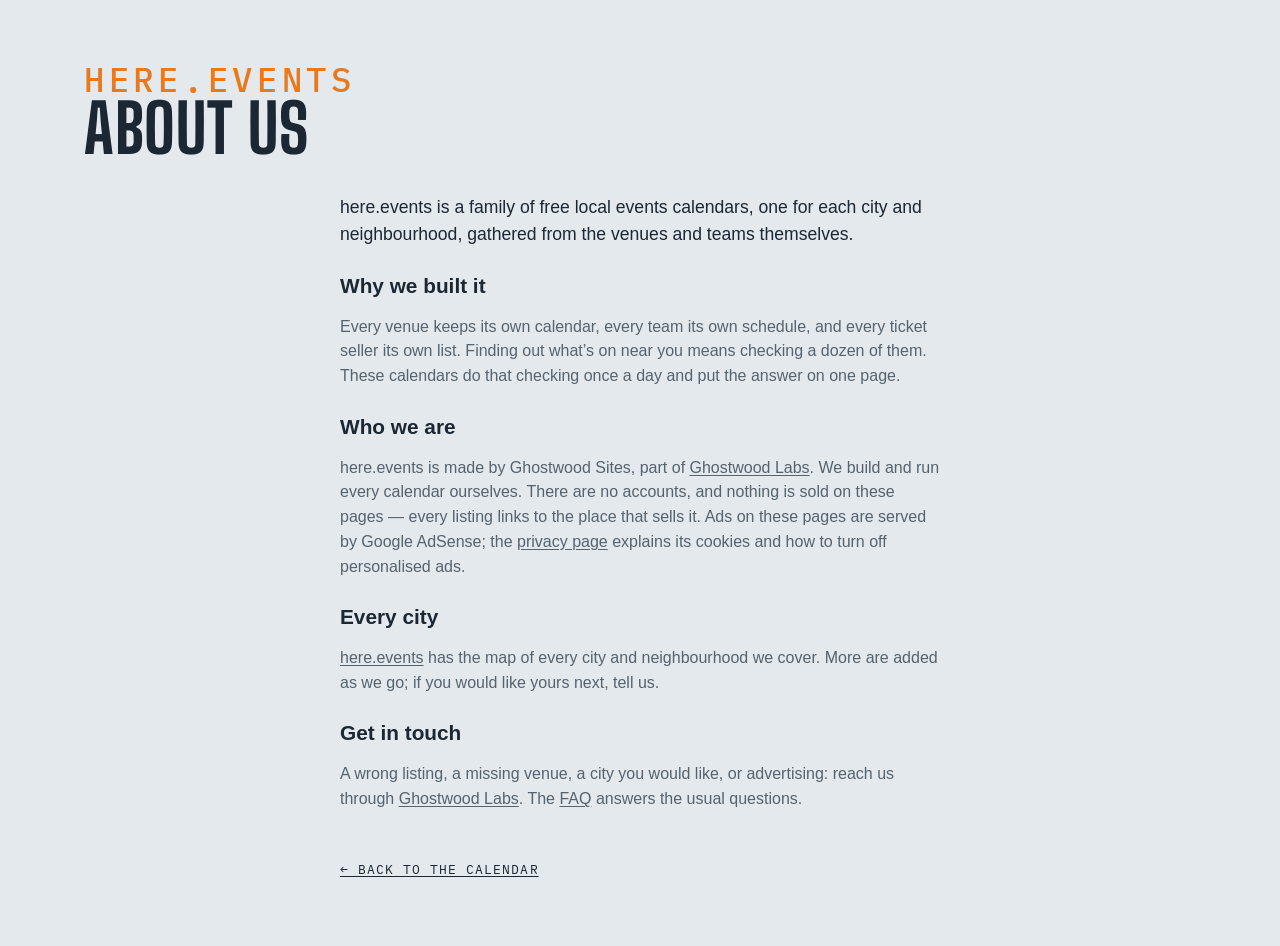
==== commit 0ca226f7: "Footer: a Privacy link to here.events/privacy/; About and FAQ name AdSense instead of "no ads that f" ====
--- a/site/about.html
+++ b/site/about.html
@@ -57,7 +57,7 @@
   <p>Every venue keeps its own calendar, every team its own schedule, and every ticket seller its own list. Finding out what’s on near you means checking a dozen of them. These calendars do that checking once a day and put the answer on one page.</p>
 
   <h2>Who we are</h2>
-  <p>here.events is made by Ghostwood Sites, part of <a href="https://ghostwoodlabs.com/" rel="noopener">Ghostwood Labs</a>. We build and run every calendar ourselves. There are no accounts and no ads that follow you, and nothing is sold on these pages — every listing links to the place that sells it.</p>
+  <p>here.events is made by Ghostwood Sites, part of <a href="https://ghostwoodlabs.com/" rel="noopener">Ghostwood Labs</a>. We build and run every calendar ourselves. There are no accounts, and nothing is sold on these pages — every listing links to the place that sells it. Ads on these pages are served by Google AdSense; the <a href="https://here.events/privacy/">privacy page</a> explains its cookies and how to turn off personalised ads.</p>
 
   <h2>Every city</h2>
   <p><a href="https://here.events/">here.events</a> has the map of every city and neighbourhood we cover. More are added as we go; if you would like yours next, tell us.</p>
--- a/site/styles.css
+++ b/site/styles.css
@@ -398,6 +398,10 @@
 .fp-preset { font-size: .8rem; padding: .4em .85em; min-height: 2rem; }
 .fp-preset:hover { border-color: var(--ink-soft); }
 .fp-preset.is-on { background: var(--ink); color: var(--sky); border-color: var(--ink); }
+/* the panel's foot: Apply, pinned to the bottom edge while the panel scrolls (2026-11-05) */
+.fp-foot { position: sticky; bottom: -1rem; z-index: 1; display: flex; justify-content: flex-end; margin: 1.1rem -1.1rem -1rem; padding: .7rem 1.1rem; background: var(--mist); border-top: 1px solid var(--line); }
+.fp-foot .fp-apply { font-size: .9rem; font-weight: 600; padding: .45em 1.6em; min-height: 2.25rem; background: var(--ink); color: var(--sky); border-color: var(--ink); }
+.fp-foot .fp-apply:hover { background: color-mix(in srgb, var(--ink) 85%, var(--sky)); }
 .fp-group h3 {
   white-space: nowrap; /* never wraps (Steve, 2026-09-22) */
   font-family: var(--mono); font-size: .68rem; text-transform: uppercase;
@@ -862,6 +866,7 @@
 .pop-filter { display: flex; justify-content: center; gap: .5em; align-items: center; cursor: pointer; font-weight: 600; font-size: .88rem; margin: 0 0 .8rem; }
 .pop-filter input { accent-color: var(--ink); }
 .pop-filter[hidden] { display: none; } /* an author display beats the hidden attribute: say it outright (Teams mode has no filter to include) */
+.pop-filter-note { margin: -.45rem 0 .9rem; font-size: .68rem; } /* the filter row's footnote: the calendar keeps the filters it was added with (2026-11-05) */
 
 /* ---- share / embed: a <details> in the footer that opens UPWARD, its body
    floating over the list ---- */
@@ -971,6 +976,7 @@
 footer .foot-link { order: 1; } /* Advertise, Embed, Sources */
 footer #embed { order: 2; }
 footer #sources { order: 3; } /* a page link since 2026-10-29, still last on the row */
+footer #contact { order: 4; } /* the mailto, after Sources (2026-11-05) */
 /* the Advertise link: dressed as the Sources / Embed labels, after them */
 footer .foot-link { position: relative; top: -.5px; display: inline-flex; align-items: center; gap: .4rem; /* measured half a pixel under its neighbours' labels (Steve, 2026-09-15) */ font-family: var(--mono); font-size: .9rem; text-transform: uppercase; letter-spacing: .08em; color: var(--ink); text-decoration: none; padding: .2rem 0; white-space: nowrap; }
 footer .foot-link:hover { color: var(--ink-soft); }
@@ -1957,16 +1963,20 @@
 .lm-road { fill: none; stroke: var(--road); stroke-linecap: round; stroke-linejoin: round; stroke-width: calc(var(--u, 1) * .6); opacity: .45; }
 .lm-road-primary, .lm-road-trunk { stroke-width: calc(var(--u, 1) * .9); opacity: .6; }
 .lm-road-motorway { stroke-width: calc(var(--u, 1) * 1.5); opacity: .8; }
+.lm-boundary { fill: none; stroke: var(--lm-dot); stroke-width: calc(var(--u, 1) * 1.3); stroke-dasharray: calc(var(--u, 1) * 6) calc(var(--u, 1) * 3.5); stroke-linecap: round; stroke-linejoin: round; opacity: .7; pointer-events: none; } /* the city's or neighbourhood's own line (build-local-map.mjs `boundary`): dashed, the map dots' orange, over the roads and under the labels and pins */
 .lm-town { font-family: var(--mono); font-weight: 500; letter-spacing: .08em; text-transform: uppercase; fill: var(--ink-soft); paint-order: stroke; stroke: var(--mist); stroke-width: calc(var(--u, 1) * 3); stroke-linejoin: round; pointer-events: none; }
 .lm-town-dot { fill: var(--ink-soft); }
 .lm-water-name { font-family: var(--body); font-style: italic; letter-spacing: .04em; fill: color-mix(in srgb, var(--ink) 55%, #4da3f0); pointer-events: none; }
 .lm-peak { fill: none; stroke: var(--ink-soft); stroke-width: calc(var(--u, 1) * 1.2); stroke-linejoin: round; }
 .lm-peak-name { font-family: var(--mono); letter-spacing: .06em; fill: var(--ink-soft); opacity: .8; paint-order: stroke; stroke: var(--mist); stroke-width: calc(var(--u, 1) * 3); pointer-events: none; }
+:root { --lm-dot: #e8791d; } /* the map's dots: the Ghostwood orange, one shade per theme (Steve, 2026-10-30) */
+:root[data-theme="dark"] { --lm-dot: #f08a33; }
+@media (prefers-color-scheme: dark) { :root:not([data-theme="light"]) { --lm-dot: #f08a33; } }
 .lm-pin { cursor: pointer; outline: none; }
-.lm-pin circle { stroke: var(--mist); stroke-width: calc(var(--u, 1) * 1.6); transition: stroke-width .12s; }
-.lm-pin.is-empty circle { fill: var(--mist); stroke: var(--pin); stroke-dasharray: calc(var(--u, 1) * 2) calc(var(--u, 1) * 2); } /* nothing upcoming under the filters: a hollow ring in the room's colour */
+.lm-pin circle { fill: var(--pin); stroke: var(--mist); stroke-width: calc(var(--u, 1) * 1.6); transition: stroke-width .12s; }
+.lm-pin.is-empty circle { fill: var(--mist); stroke: var(--pin); stroke-dasharray: calc(var(--u, 1) * 2) calc(var(--u, 1) * 2); } /* nothing upcoming under the filters: a hollow ring */
 .lm-pin:hover circle, .lm-pin:focus-visible circle, .lm-pin.is-open circle { stroke: var(--ink); stroke-width: calc(var(--u, 1) * 2.4); }
-.lm-pin .lm-n { font-family: var(--mono); font-weight: 700; fill: var(--mist); text-anchor: middle; pointer-events: none; }
+.lm-pin .lm-n { font-family: var(--mono); font-weight: 700; fill: #141a20; text-anchor: middle; pointer-events: none; }
 .lm-pin.is-empty .lm-n { fill: var(--pin); }
 .lm-pin .lm-name { font-family: var(--body); font-weight: 600; fill: var(--ink); paint-order: stroke; stroke: var(--mist); stroke-width: calc(var(--u, 1) * 3.2); stroke-linejoin: round; pointer-events: none; }
 .lm-pin.is-empty .lm-name { fill: var(--ink-soft); font-weight: 500; }
@@ -1978,19 +1988,24 @@
 .lm-zoom button[data-z="me"] { margin-top: .3rem; } /* the crosshair: the visitor's own spot, a little apart from the zoom */
 .lm-zoom button.is-busy { opacity: .5; cursor: progress; }
 .lm-zoom button[aria-pressed="true"] { color: #2f7fd6; border-color: #2f7fd6; }
-.lm-city { cursor: pointer; }
-.lm-city-dot { fill: #1f8a4c; stroke: #fff; stroke-width: calc(var(--u, 1) * 1.5); }
-.lm-sign-board { fill: #0f7a45; stroke: #fff; stroke-width: calc(var(--u, 1) * 1); } /* one thin white line as the board's edge (Steve, 2026-10-26: 'the white border should actually be the border') */
-.lm-sign-hit { fill: #fff; opacity: 0; }
-.lm-city:hover .lm-sign-hit, .lm-city:focus-visible .lm-sign-hit { opacity: .14; }
-.lm-sign-name, .lm-sign-mi { font-family: var(--body); font-weight: 700; letter-spacing: .01em; fill: #fff; pointer-events: none; }
-.lm-sign-name { letter-spacing: .03em; }
+.lm-zoom button[data-z="cities"] { margin-top: .3rem; } /* Switch City (and Switch Neighbourhood under it): the other sites, a little apart from the zoom — in place of the green signposts (Steve, 2026-10-31) */
+.lm-zoom button[aria-expanded="true"] { color: var(--ink); border-color: var(--ink); }
+.lm-switch .lm-sw-list { list-style: none; margin: .1rem 0 .35rem; padding: 0; }
+.lm-switch .lm-sw-row { display: flex; align-items: baseline; gap: .55rem; padding: .45rem .1rem; border-top: 1px solid var(--line); color: var(--ink); text-decoration: none; font: 500 .9rem/1.25 var(--body); }
+.lm-switch li:first-child .lm-sw-row { border-top: 0; }
+.lm-switch a.lm-sw-row:hover .lm-sw-name, .lm-switch a.lm-sw-row:focus-visible .lm-sw-name { text-decoration: underline; text-underline-offset: .15em; }
+.lm-switch .lm-sw-name { flex: 1; min-width: 0; overflow: hidden; text-overflow: ellipsis; white-space: nowrap; }
+.lm-switch .lm-sw-tag { flex: none; font-family: var(--mono); font-size: .62rem; letter-spacing: .08em; text-transform: uppercase; color: var(--ink-soft); }
+.lm-switch .lm-sw-far { flex: none; font-family: var(--mono); font-size: .72rem; letter-spacing: .04em; color: var(--ink-soft); }
+.lm-switch .is-here .lm-sw-row { font-weight: 700; }
+.lm-switch .is-here .lm-sw-row::after { content: '✓'; flex: none; color: var(--ink-soft); }
+.lm-caption .lm-reset { font: inherit; letter-spacing: inherit; text-transform: inherit; color: var(--ink); background: none; border: 0; border-bottom: 1px solid currentColor; border-radius: 0; padding: 0; cursor: pointer; } /* the filters leave nothing on the map: one tap back to the default (Steve, 2026-10-31) */
+.lm-caption .lm-reset[hidden] { display: none; }
 .lm-me-dot { fill: #2f7fd6; stroke: var(--mist); stroke-width: calc(var(--u, 1) * 2); }
 .lm-me-acc { fill: #2f7fd6; fill-opacity: .14; stroke: #2f7fd6; stroke-opacity: .45; stroke-width: calc(var(--u, 1) * .8); animation: lm-pulse 2.4s ease-out infinite; transform-box: fill-box; transform-origin: center; }
 @keyframes lm-pulse { 0% { fill-opacity: .22; } 100% { fill-opacity: .08; } }
 .lm-pin.is-city circle { opacity: .78; } /* the rest of the city on a neighbourhood map: a shade quieter than the neighbourhood's own rooms */
 .lm-pin.is-city .lm-name { font-weight: 500; fill: var(--ink-soft); }
-.lm-pin .lm-stack { stroke: var(--mist); stroke-width: calc(var(--u, 1) * 1.6); } /* a group of venues (Steve, 2026-10-28): the next venues' discs peek out behind the first */
 .lm-pin.is-group .lm-name { font-weight: 700; }
 /* a group's card: one row a venue, folded like a reddit thread — [+] opens its next events under a thread line, [–] folds them */
 .lm-pop .lm-tree { margin: 0 0 .3rem; }
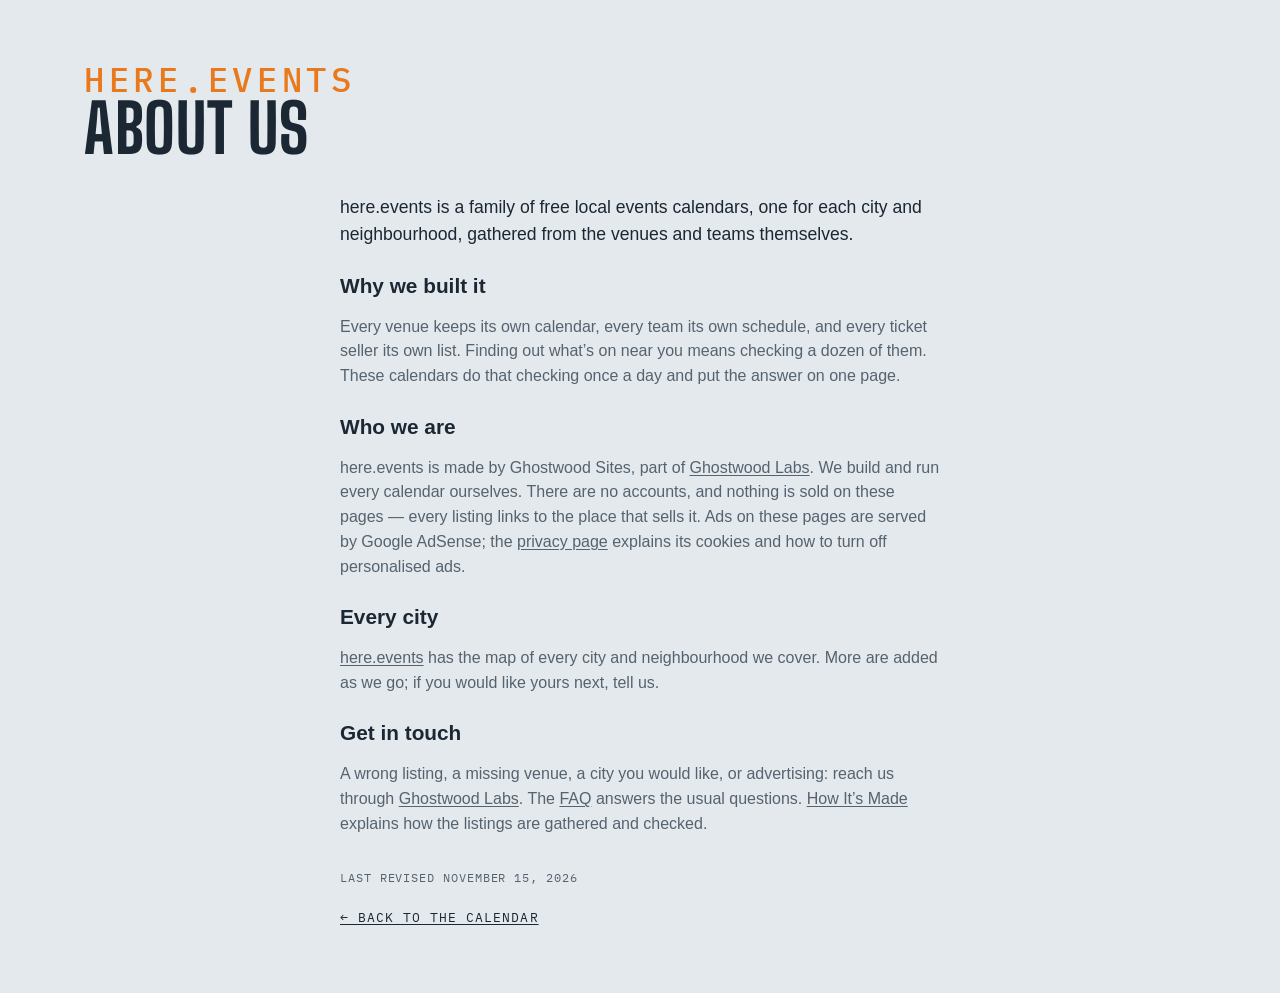
==== commit 2627011a: "How It's Made page, Updated line, truthful sitemap dates A page on how the calendar is curated, link" ====
--- a/site/about.html
+++ b/site/about.html
@@ -63,8 +63,9 @@
   <p><a href="https://here.events/">here.events</a> has the map of every city and neighbourhood we cover. More are added as we go; if you would like yours next, tell us.</p>
 
   <h2>Get in touch</h2>
-  <p>A wrong listing, a missing venue, a city you would like, or advertising: reach us through <a href="https://ghostwoodlabs.com/" rel="noopener">Ghostwood Labs</a>. The <a href="faq.html">FAQ</a> answers the usual questions.</p>
+  <p>A wrong listing, a missing venue, a city you would like, or advertising: reach us through <a href="https://ghostwoodlabs.com/" rel="noopener">Ghostwood Labs</a>. The <a href="faq.html">FAQ</a> answers the usual questions. <a href="how.html">How It’s Made</a> explains how the listings are gathered and checked.</p>
 
+  <p class="ad-revised">Last revised <time datetime="2026-11-15">November 15, 2026</time></p>
   <a class="ad-back" href="./">← Back to the calendar</a>
 </main>
 </body>
--- a/site/styles.css
+++ b/site/styles.css
@@ -991,6 +991,11 @@
 .ad-page p, .ad-page li { color: var(--ink-soft); line-height: 1.55; }
 .ad-page ul { padding-left: 1.2rem; }
 .ad-page .ad-lead { font-size: 1.1rem; color: var(--ink); }
+.updated { margin: 1rem 0 -.6rem; font-family: var(--mono); font-size: .72rem; letter-spacing: .08em; text-transform: uppercase; color: var(--ink-soft); }
+.updated a { color: var(--ink); }
+body:has(#mapView:not([hidden])) .updated { display: none; }
+.ad-page .ad-revised { margin-top: 2rem; font-family: var(--mono); font-size: .72rem; letter-spacing: .08em; text-transform: uppercase; }
+.ad-page .ad-revised + .ad-back { margin-top: .6rem; }
 .ad-page .ad-back { display: inline-block; margin-top: 2rem; font-family: var(--mono); font-size: .8rem; text-transform: uppercase; letter-spacing: .08em; color: var(--ink); }
 footer .share summary { font-size: .9rem; white-space: nowrap; }
 .foot-inner.is-tight .share summary span, .foot-inner.is-tighter .gw-credit {
